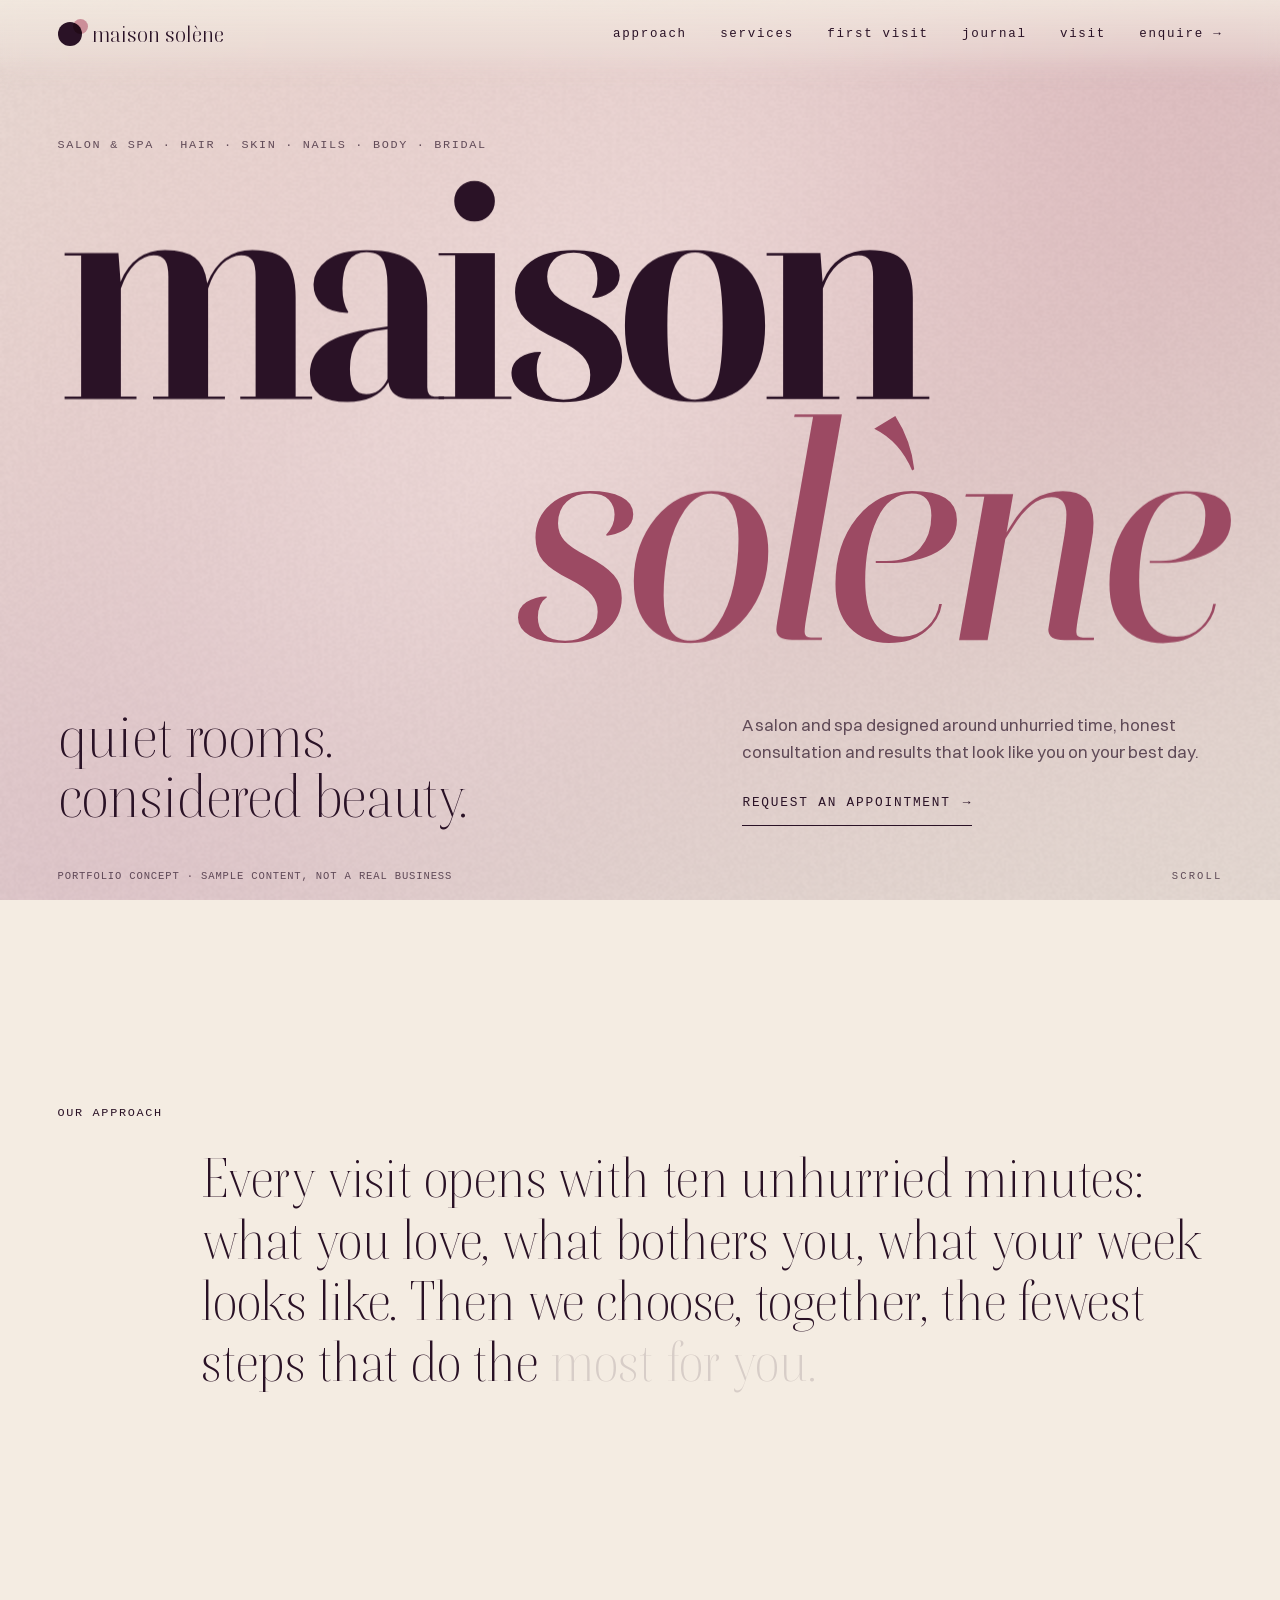
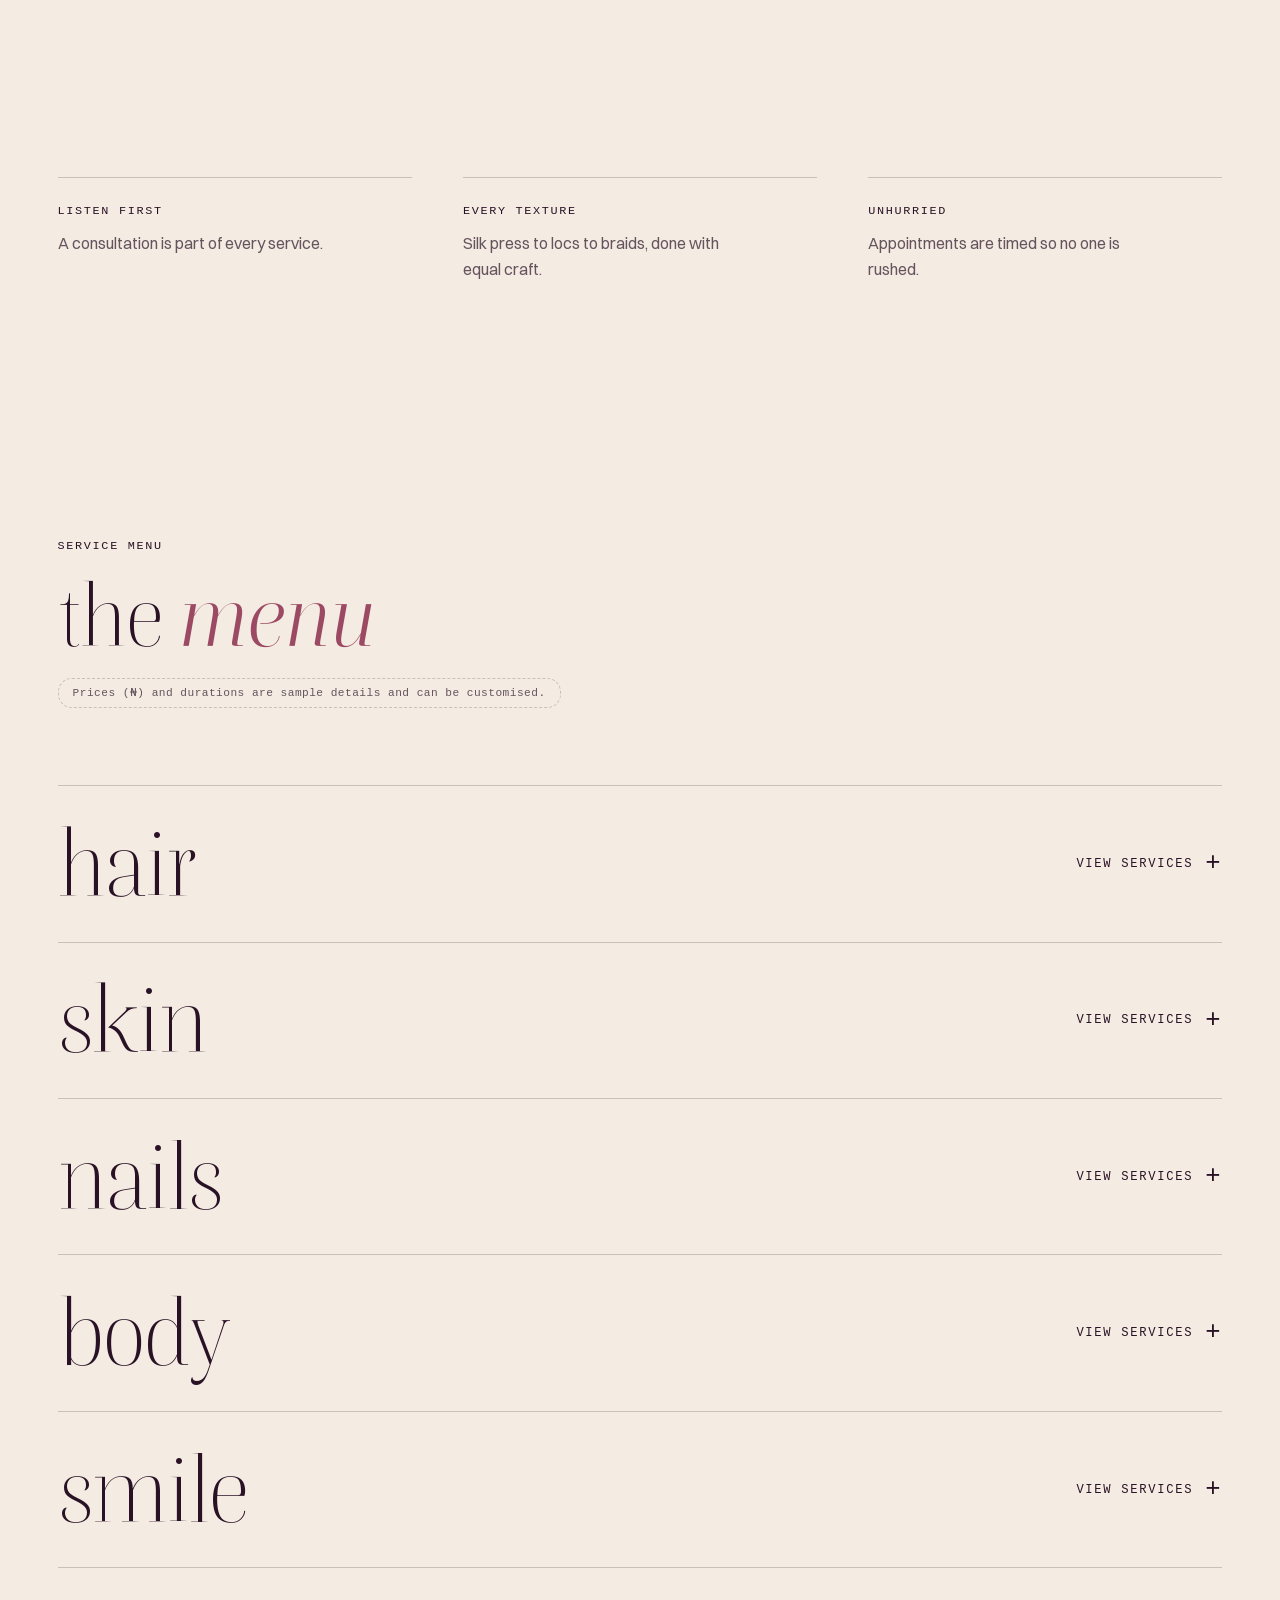
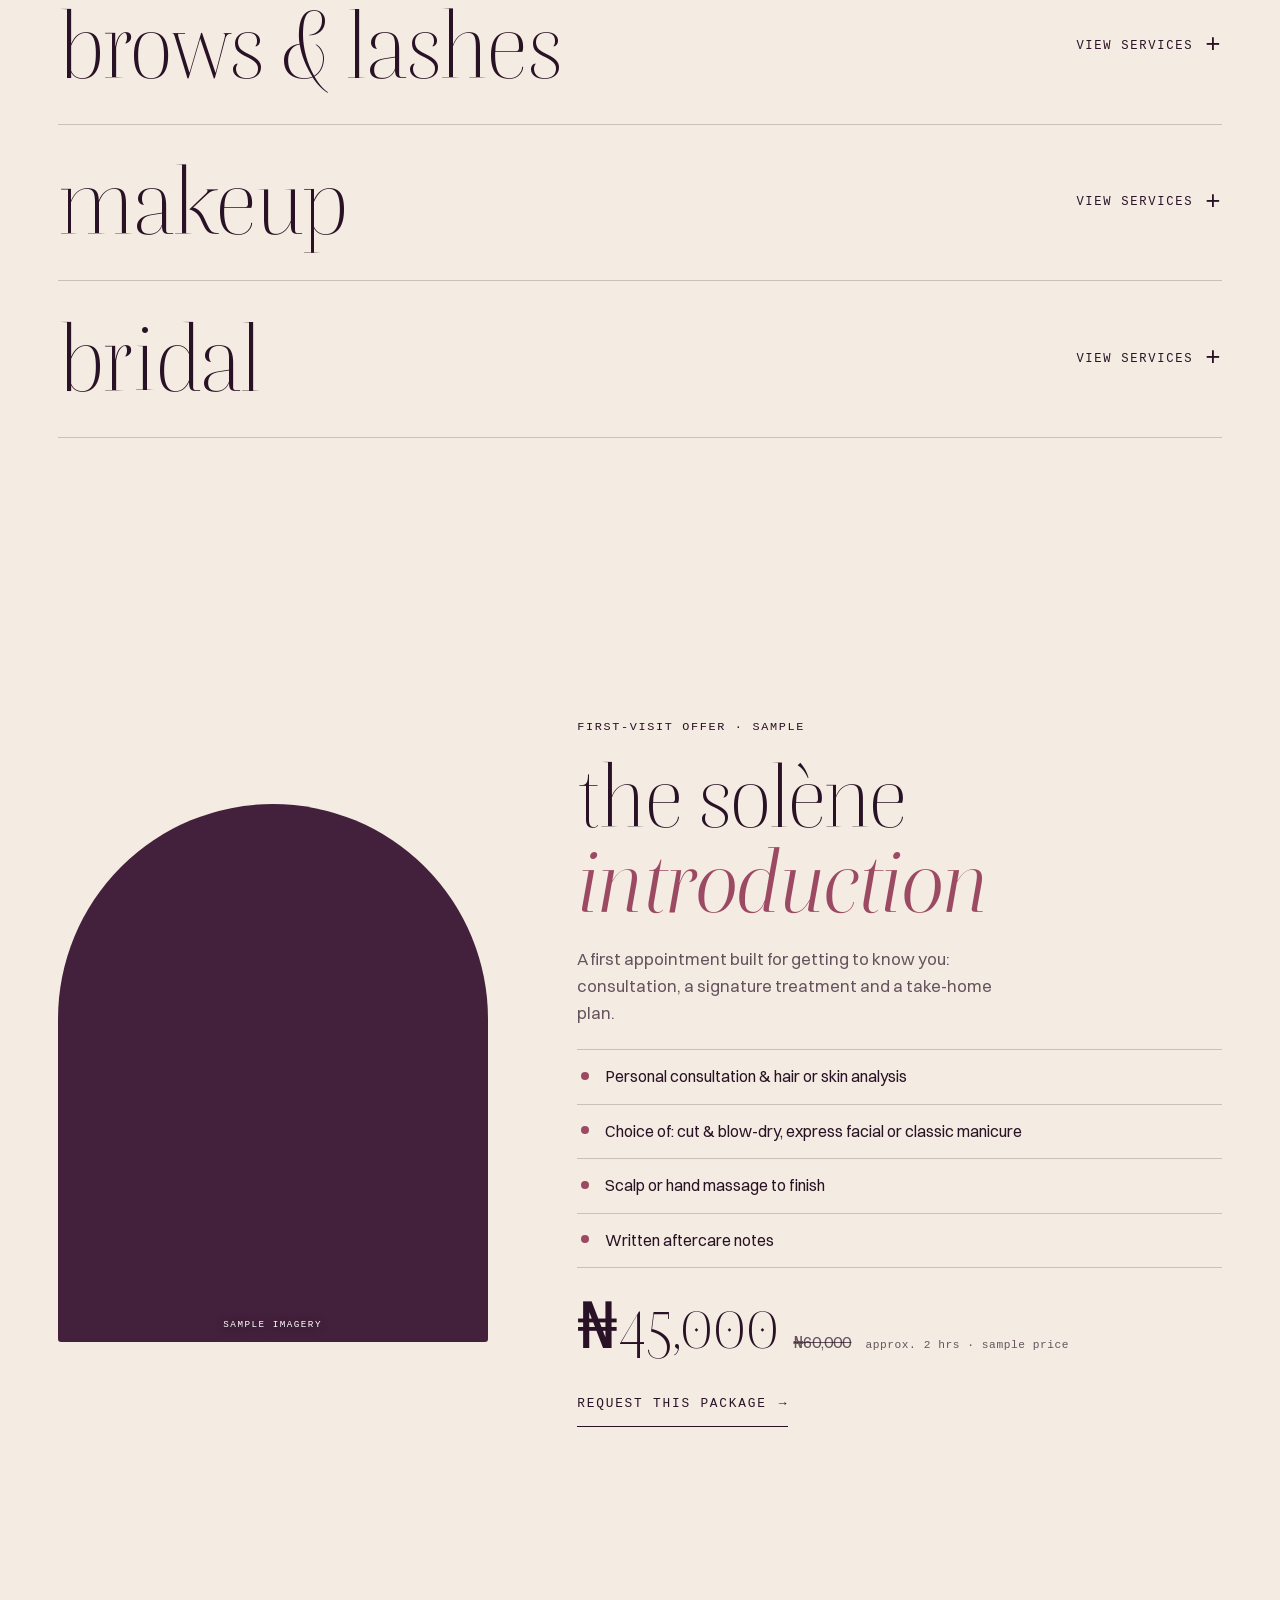
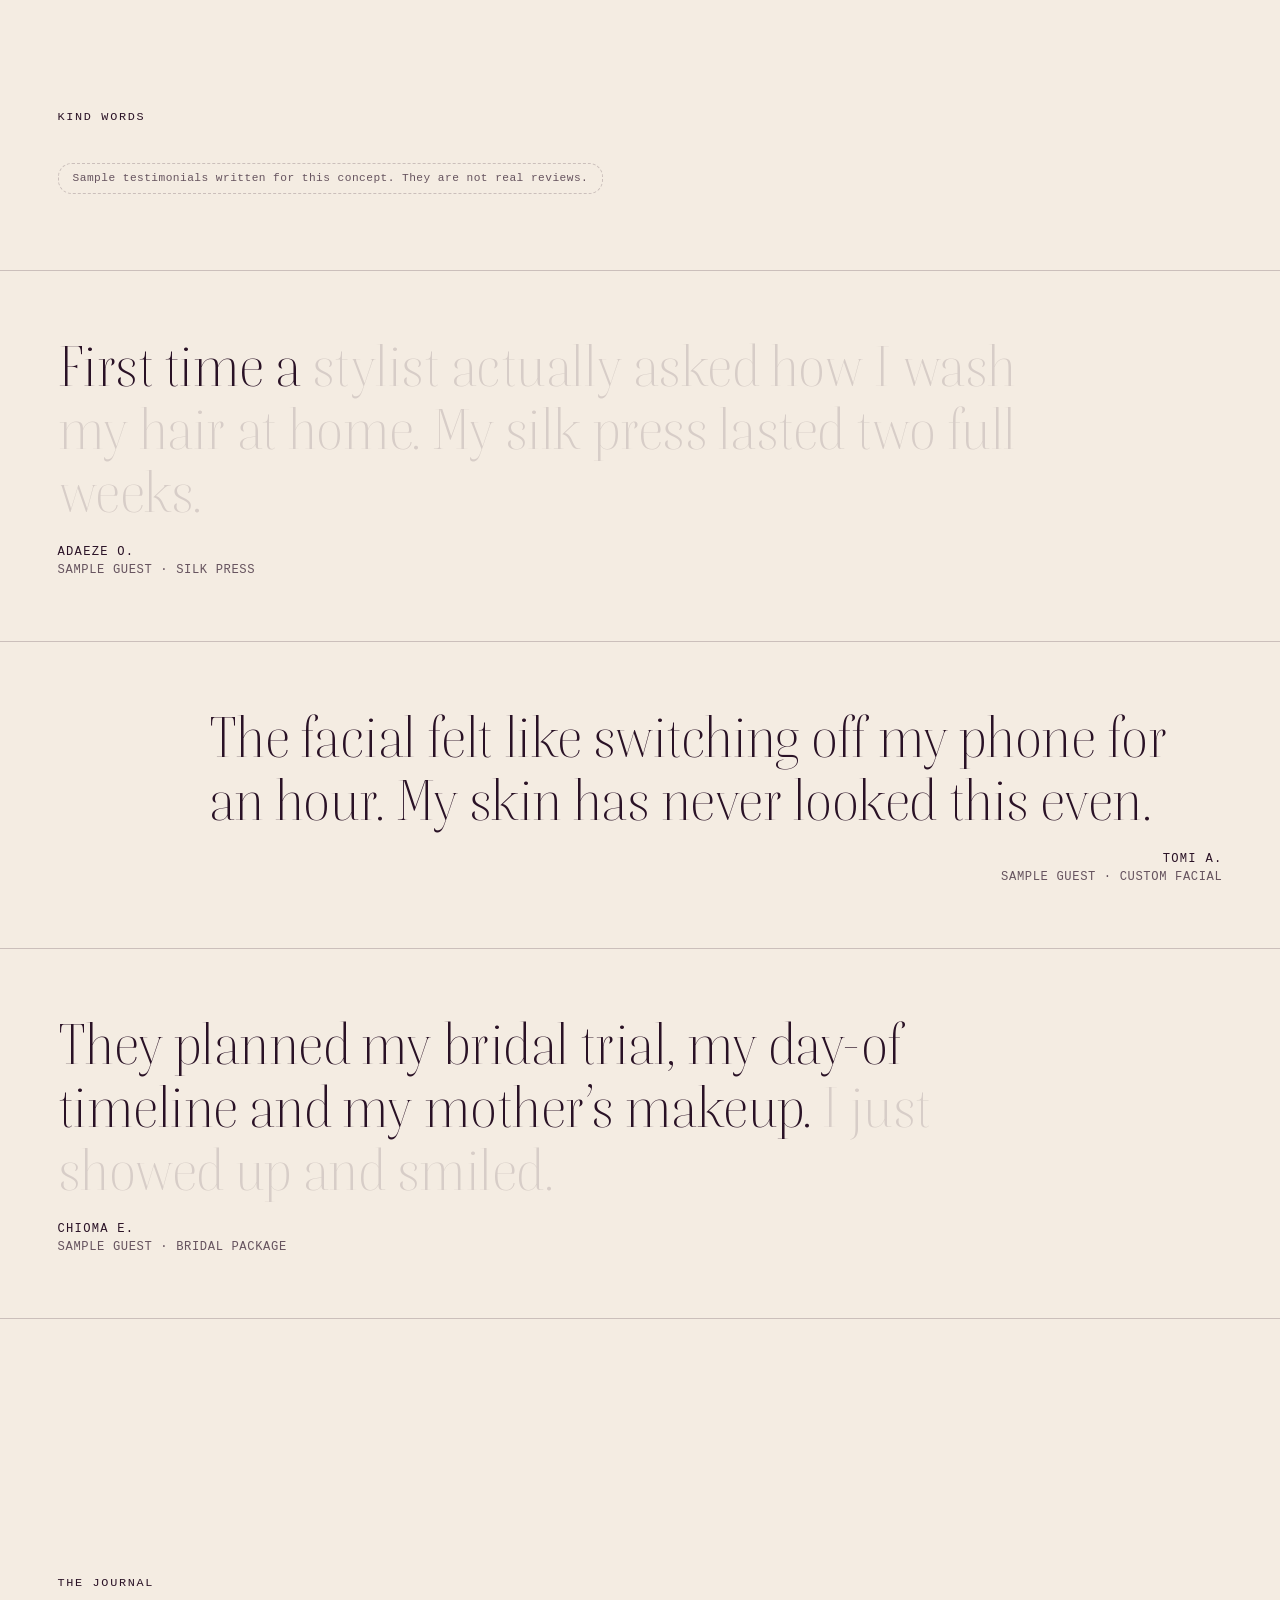
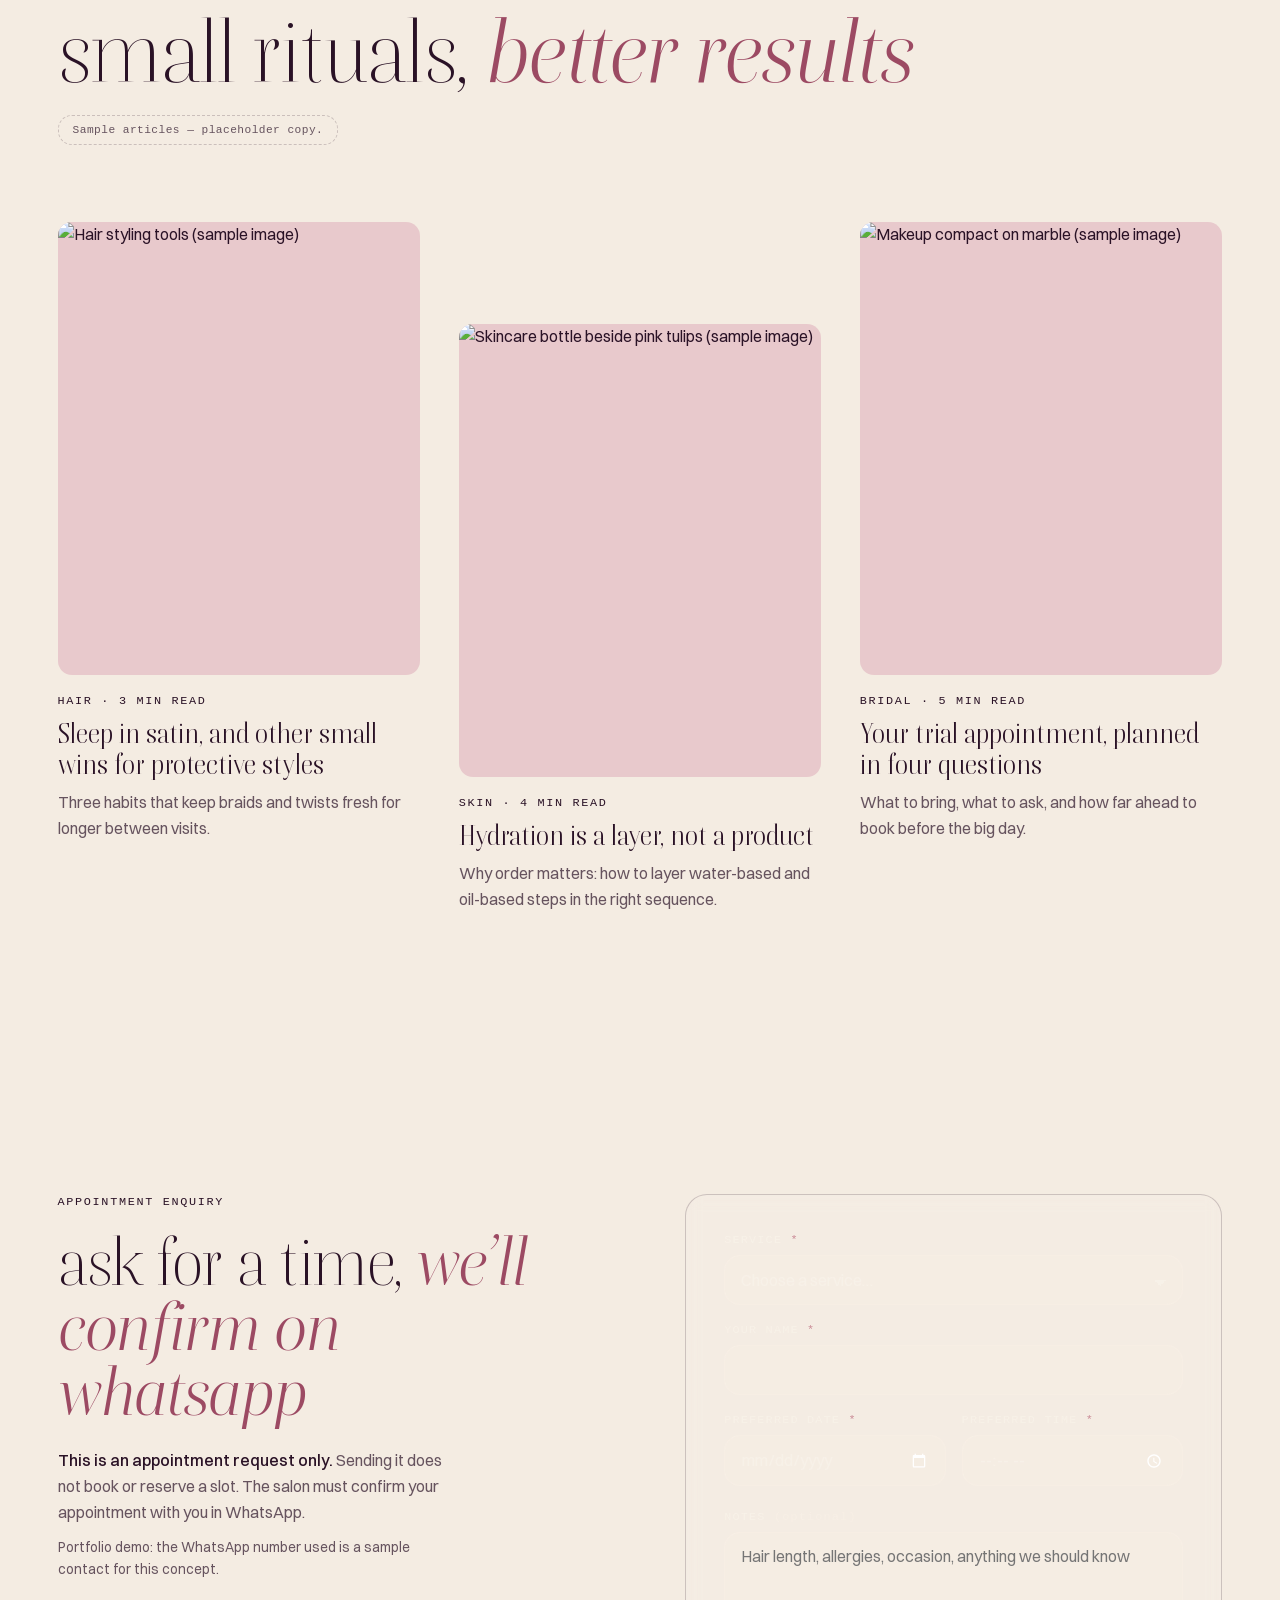
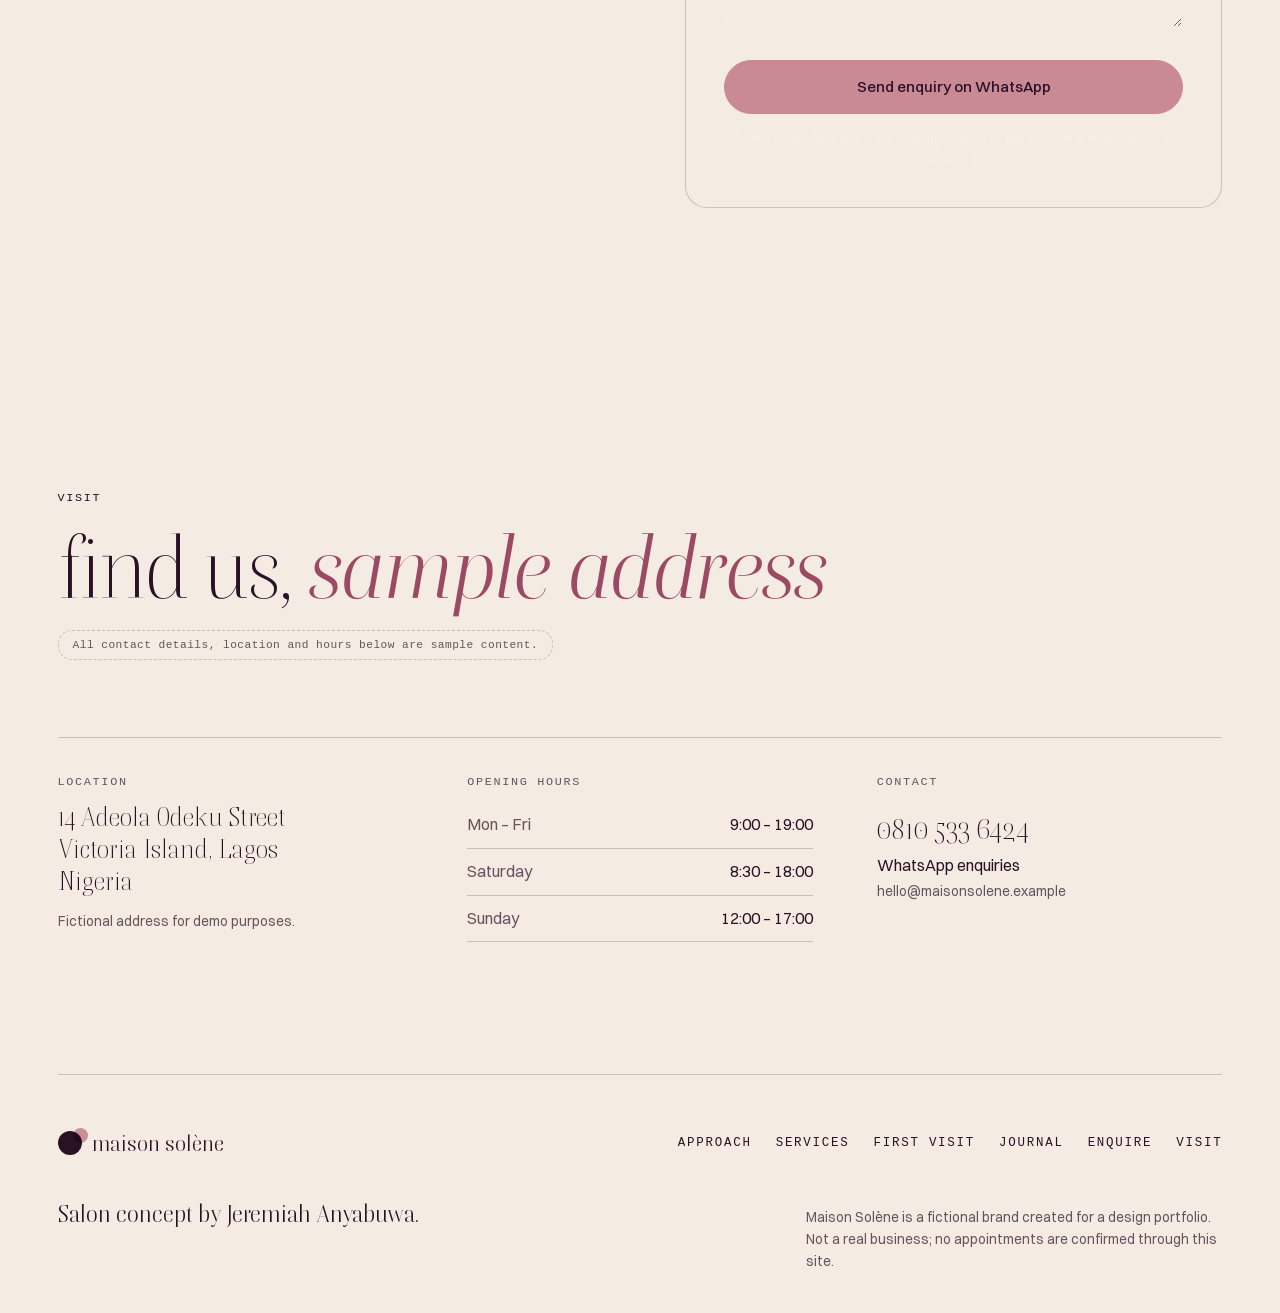
==== index.html @ 061c2dfd "Hero: bold Maison Solene wordmark and opening curtain Co-Authored-By: Claude Sonnet 5.5 <noreply@ant" ====
<!doctype html>
<html lang="en">
<head>
<meta charset="utf-8">
<meta name="viewport" content="width=device-width, initial-scale=1, viewport-fit=cover">
<title>Maison Solène — Salon &amp; Spa (Portfolio Concept)</title>
<meta name="description" content="Maison Solène is a sample salon and spa website concept: hair, skin, nails, body, smile, brows, makeup and bridal. Design demo by Jeremiah Anyabuwa.">
<meta name="theme-color" content="#f4ece2">
<link rel="icon" href="data:image/svg+xml,%3Csvg xmlns='http://www.w3.org/2000/svg' viewBox='0 0 32 32'%3E%3Ccircle cx='16' cy='16' r='16' fill='%232a1226'/%3E%3Ccircle cx='20' cy='13' r='7' fill='%23d9a0a8'/%3E%3C/svg%3E">
<link rel="preload" href="fonts/boska-300.woff2" as="font" type="font/woff2" crossorigin>
<link rel="stylesheet" href="fonts/fonts.css">
<script>document.documentElement.classList.add('js')</script>
<link rel="stylesheet" href="styles.css">
</head>
<body>
<a class="skip" href="#main">Skip to content</a>
<div class="intro" id="intro" aria-hidden="true"><span class="intro-mark"></span><span class="intro-name">maison solène</span><span class="intro-sub">salon &amp; spa · portfolio concept</span></div>
<canvas id="gl" aria-hidden="true"></canvas>

<header class="bar" id="top">
  <a class="brand" href="#top" aria-label="Maison Solène, home"><span class="brand-mark" aria-hidden="true"></span><span>maison solène</span></a>
  <nav id="nav" class="nav" aria-label="Primary">
    <a href="#approach">approach</a>
    <a href="#services">services</a>
    <a href="#first-visit">first visit</a>
    <a href="#journal">journal</a>
    <a href="#visit">visit</a>
    <a class="nav-cta" href="#enquire">enquire <span aria-hidden="true">→</span></a>
  </nav>
  <button class="nav-toggle" aria-expanded="false" aria-controls="nav">menu</button>
</header>

<main id="main">

  <!-- HERO -->
  <section class="hero" data-theme="light" aria-labelledby="hero-title">
    <p class="hero-kicker mono">salon &amp; spa <span aria-hidden="true">·</span> hair <span aria-hidden="true">·</span> skin <span aria-hidden="true">·</span> nails <span aria-hidden="true">·</span> body <span aria-hidden="true">·</span> bridal</p>
    <h1 id="hero-title">
      <span class="hl hl-1">maison</span>
      <span class="hl hl-2"><em>solène</em></span>
      <span class="sr-only">salon and spa</span>
    </h1>
    <div class="hero-foot">
      <p class="tagline">quiet rooms.<br>considered beauty.</p>
      <div class="hero-side">
        <p class="lede">A salon and spa designed around unhurried time, honest consultation and results that look like you on your best day.</p>
        <a class="arrow-link" href="#enquire">request an appointment <span aria-hidden="true">→</span></a>
      </div>
    </div>
    <p class="demo-note">Portfolio concept · sample content, not a real business</p>
    <p class="scroll-cue" aria-hidden="true">scroll</p>
  </section>

  <!-- APPROACH -->
  <section class="approach" id="approach" data-theme="light" aria-labelledby="approach-label">
    <p class="mono" id="approach-label">our approach</p>
    <p class="statement" data-split="scrub">Every visit opens with ten unhurried minutes: what you love, what bothers you, what your week looks like. Then we choose, together, the fewest steps that do the most for you.</p>
    <figure class="float f1" data-speed="0.18"><img src="https://images.unsplash.com/photo-1600948836101-f9ffda59d250?auto=format&fit=crop&w=700&q=80" alt="A calm, dark-walled salon with round mirrors (sample image)" loading="lazy" width="700" height="880"><figcaption>sample imagery</figcaption></figure>
    <figure class="float f2" data-speed="-0.12"><img src="https://images.unsplash.com/photo-1570172619644-dfd03ed5d881?auto=format&fit=crop&w=600&q=80" alt="Guest during a clay-mask facial (sample image)" loading="lazy" width="600" height="760"><figcaption>sample imagery</figcaption></figure>
    <figure class="float f3" data-speed="0.1"><img src="https://images.unsplash.com/photo-1604654894610-df63bc536371?auto=format&fit=crop&w=600&q=80" alt="Hand with dark manicured nails (sample image)" loading="lazy" width="600" height="760"><figcaption>sample imagery</figcaption></figure>
    <ul class="pillars">
      <li><span class="mono">listen first</span><p>A consultation is part of every service.</p></li>
      <li><span class="mono">every texture</span><p>Silk press to locs to braids, done with equal craft.</p></li>
      <li><span class="mono">unhurried</span><p>Appointments are timed so no one is rushed.</p></li>
    </ul>
  </section>

  <!-- SERVICES -->
  <section class="services" id="services" data-theme="light" aria-labelledby="services-title">
    <div class="head">
      <p class="mono">service menu</p>
      <h2 id="services-title" data-split="words">the <em>menu</em></h2>
      <p class="sample-tag">Prices (₦) and durations are sample details and can be customised.</p>
    </div>
    <ul class="menu" id="menu"></ul>
    <noscript><p class="sample-tag">Enable JavaScript to browse the service menu.</p></noscript>
    <div class="hover-img" id="hoverImg" aria-hidden="true"><img alt=""></div>
  </section>

  <!-- FIRST VISIT -->
  <section class="first-visit" id="first-visit" data-theme="dark" aria-labelledby="fv-title">
    <div class="fv-grid">
      <figure class="fv-art" data-reveal="clip"><div class="fv-inner"><img src="https://images.unsplash.com/photo-1570172619644-dfd03ed5d881?auto=format&fit=crop&w=900&q=80" alt="Guest relaxing during a clay-mask facial (sample image)" loading="lazy" width="900" height="1125"></div><figcaption>sample imagery</figcaption></figure>
      <div class="fv-copy">
        <p class="mono">first-visit offer · sample</p>
        <h2 id="fv-title" data-split="words">the solène <em>introduction</em></h2>
        <p class="fv-lead">A first appointment built for getting to know you: consultation, a signature treatment and a take-home plan.</p>
        <ul class="fv-list">
          <li>Personal consultation &amp; hair or skin analysis</li>
          <li>Choice of: cut &amp; blow-dry, express facial or classic manicure</li>
          <li>Scalp or hand massage to finish</li>
          <li>Written aftercare notes</li>
        </ul>
        <p class="fv-price"><span>₦45,000</span> <s>₦60,000</s> <small>approx. 2 hrs · sample price</small></p>
        <button class="arrow-link" data-request="Solène Introduction (first-visit package)">request this package <span aria-hidden="true">→</span></button>
      </div>
    </div>
  </section>

  <!-- TESTIMONIALS -->
  <section class="testimonials" data-theme="light" aria-labelledby="t-title">
    <div class="head">
      <p class="mono" id="t-title">kind words</p>
      <p class="sample-tag">Sample testimonials written for this concept. They are not real reviews.</p>
    </div>
    <figure class="quote">
      <blockquote data-split="scrub">First time a stylist actually asked how I wash my hair at home. My silk press lasted two full weeks.</blockquote>
      <figcaption>Adaeze O. <span>sample guest · silk press</span></figcaption>
    </figure>
    <figure class="quote q2">
      <blockquote data-split="scrub">The facial felt like switching off my phone for an hour. My skin has never looked this even.</blockquote>
      <figcaption>Tomi A. <span>sample guest · custom facial</span></figcaption>
    </figure>
    <figure class="quote">
      <blockquote data-split="scrub">They planned my bridal trial, my day-of timeline and my mother’s makeup. I just showed up and smiled.</blockquote>
      <figcaption>Chioma E. <span>sample guest · bridal package</span></figcaption>
    </figure>
  </section>

  <!-- JOURNAL -->
  <section class="journal" id="journal" data-theme="light" aria-labelledby="j-title">
    <div class="head">
      <p class="mono">the journal</p>
      <h2 id="j-title" data-split="words">small rituals, <em>better results</em></h2>
      <p class="sample-tag">Sample articles — placeholder copy.</p>
    </div>
    <div class="articles">
      <article>
        <div class="thumb-wrap"><img class="thumb" src="https://images.unsplash.com/photo-1527799820374-dcf8d9d4a388?auto=format&fit=crop&w=800&q=80" alt="Hair styling tools (sample image)" loading="lazy" width="800" height="1000"></div>
        <p class="mono">hair · 3 min read</p>
        <h3>Sleep in satin, and other small wins for protective styles</h3>
        <p>Three habits that keep braids and twists fresh for longer between visits.</p>
      </article>
      <article>
        <div class="thumb-wrap"><img class="thumb" src="https://images.unsplash.com/photo-1540555700478-4be289fbecef?auto=format&fit=crop&w=800&q=80" alt="Skincare bottle beside pink tulips (sample image)" loading="lazy" width="800" height="1000"></div>
        <p class="mono">skin · 4 min read</p>
        <h3>Hydration is a layer, not a product</h3>
        <p>Why order matters: how to layer water-based and oil-based steps in the right sequence.</p>
      </article>
      <article>
        <div class="thumb-wrap"><img class="thumb" src="https://images.unsplash.com/photo-1522335789203-aabd1fc54bc9?auto=format&fit=crop&w=800&q=80" alt="Makeup compact on marble (sample image)" loading="lazy" width="800" height="1000"></div>
        <p class="mono">bridal · 5 min read</p>
        <h3>Your trial appointment, planned in four questions</h3>
        <p>What to bring, what to ask, and how far ahead to book before the big day.</p>
      </article>
    </div>
  </section>

  <!-- ENQUIRY -->
  <section class="enquire" id="enquire" data-theme="dark" aria-labelledby="e-title">
    <div class="enquire-grid">
      <div>
        <p class="mono">appointment enquiry</p>
        <h2 id="e-title" data-split="words">ask for a time, <em>we’ll confirm on whatsapp</em></h2>
        <p class="enquire-note"><strong>This is an appointment request only.</strong> Sending it does not book or reserve a slot. The salon must confirm your appointment with you in WhatsApp.</p>
        <p class="enquire-note demo">Portfolio demo: the WhatsApp number used is a sample contact for this concept.</p>
      </div>

      <form id="enquiry" novalidate>
        <div class="field">
          <label for="service">Service <span class="req" aria-hidden="true">*</span></label>
          <select id="service" name="service" required aria-describedby="service-err">
            <option value="">Choose a service…</option>
          </select>
          <p class="err" id="service-err" role="alert"></p>
        </div>
        <div class="field">
          <label for="name">Your name <span class="req" aria-hidden="true">*</span></label>
          <input id="name" name="name" type="text" autocomplete="name" required aria-describedby="name-err">
          <p class="err" id="name-err" role="alert"></p>
        </div>
        <div class="row">
          <div class="field">
            <label for="date">Preferred date <span class="req" aria-hidden="true">*</span></label>
            <input id="date" name="date" type="date" required aria-describedby="date-err">
            <p class="err" id="date-err" role="alert"></p>
          </div>
          <div class="field">
            <label for="time">Preferred time <span class="req" aria-hidden="true">*</span></label>
            <input id="time" name="time" type="time" required aria-describedby="time-err">
            <p class="err" id="time-err" role="alert"></p>
          </div>
        </div>
        <div class="field">
          <label for="notes">Notes <span class="opt">(optional)</span></label>
          <textarea id="notes" name="notes" rows="3" placeholder="Hair length, allergies, occasion, anything we should know"></textarea>
        </div>
        <button type="submit" class="btn btn-rose btn-wa">Send enquiry on WhatsApp</button>
        <p class="fine">Opens WhatsApp with your message ready to send. Nothing is sent until you press send there.</p>

        <div class="fallback" id="fallback" hidden tabindex="-1">
          <p id="fallback-msg"></p>
          <p class="fb-number">Call or WhatsApp: <a href="tel:+2348105336424">0810 533 6424</a></p>
          <div class="fb-actions">
            <button type="button" class="btn btn-small" id="copy-msg">Copy my message</button>
            <a class="btn btn-small" id="retry" href="#" target="_blank" rel="noopener">Try WhatsApp again</a>
          </div>
          <p class="fb-copied" id="copied" role="status"></p>
        </div>
      </form>
    </div>
  </section>

  <!-- VISIT -->
  <section class="visit" id="visit" data-theme="light" aria-labelledby="v-title">
    <div class="head">
      <p class="mono">visit</p>
      <h2 id="v-title" data-split="words">find us, <em>sample address</em></h2>
      <p class="sample-tag">All contact details, location and hours below are sample content.</p>
    </div>
    <div class="visit-grid">
      <div>
        <h3 class="mono">location</h3>
        <address>14 Adeola Odeku Street<br>Victoria Island, Lagos<br>Nigeria</address>
        <p class="small">Fictional address for demo purposes.</p>
      </div>
      <div>
        <h3 class="mono">opening hours</h3>
        <dl class="hours">
          <div><dt>Mon – Fri</dt><dd>9:00 – 19:00</dd></div>
          <div><dt>Saturday</dt><dd>8:30 – 18:00</dd></div>
          <div><dt>Sunday</dt><dd>12:00 – 17:00</dd></div>
        </dl>
      </div>
      <div>
        <h3 class="mono">contact</h3>
        <p><a class="phone" href="tel:+2348105336424">0810 533 6424</a><br>WhatsApp enquiries<br><span class="small">hello@maisonsolene.example</span></p>
      </div>
    </div>
  </section>
</main>

<footer class="site-footer" data-theme="light">
  <div class="footer-top">
    <a class="brand" href="#top"><span class="brand-mark" aria-hidden="true"></span><span>maison solène</span></a>
    <nav aria-label="Footer">
      <a href="#approach">approach</a>
      <a href="#services">services</a>
      <a href="#first-visit">first visit</a>
      <a href="#journal">journal</a>
      <a href="#enquire">enquire</a>
      <a href="#visit">visit</a>
    </nav>
  </div>
  <div class="footer-bottom">
    <p class="credit">Salon concept by Jeremiah Anyabuwa.</p>
    <p class="small">Maison Solène is a fictional brand created for a design portfolio. Not a real business; no appointments are confirmed through this site.</p>
  </div>
</footer>

<a class="fab" href="#enquire">request an appointment <span aria-hidden="true">→</span></a>

<script src="vendor/gsap.min.js"></script>
<script src="vendor/ScrollTrigger.min.js"></script>
<script src="vendor/lenis.min.js"></script>
<script src="script.js"></script>
<script src="motion.js"></script>
</body>
</html>
---- fonts/fonts.css ----
@font-face{font-family:"Boska";font-style:normal;font-weight:300;font-display:swap;src:url(boska-300.woff2) format("woff2")}
@font-face{font-family:"Boska";font-style:normal;font-weight:400;font-display:swap;src:url(boska-400.woff2) format("woff2")}
@font-face{font-family:"Boska";font-style:italic;font-weight:400;font-display:swap;src:url(boska-400-italic.woff2) format("woff2")}
@font-face{font-family:"Switzer";font-style:normal;font-weight:400;font-display:swap;src:url(switzer-400.woff2) format("woff2")}
@font-face{font-family:"Switzer";font-style:normal;font-weight:500;font-display:swap;src:url(switzer-500.woff2) format("woff2")}
@font-face{font-family:"Switzer";font-style:normal;font-weight:600;font-display:swap;src:url(switzer-600.woff2) format("woff2")}
@font-face{font-family:"DM Mono";font-style:normal;font-weight:400;font-display:swap;src:url(dm-mono-400.woff2) format("woff2");unicode-range:U+0000-00FF, U+0131, U+0152-0153, U+02BB-02BC, U+02C6, U+02DA, U+02DC, U+0304, U+0308, U+0329, U+2000-206F, U+20AC, U+2122, U+2191, U+2193, U+2212, U+2215, U+FEFF, U+FFFD}
@font-face{font-family:"DM Mono";font-style:normal;font-weight:500;font-display:swap;src:url(dm-mono-500.woff2) format("woff2");unicode-range:U+0000-00FF, U+0131, U+0152-0153, U+02BB-02BC, U+02C6, U+02DA, U+02DC, U+0304, U+0308, U+0329, U+2000-206F, U+20AC, U+2122, U+2191, U+2193, U+2212, U+2215, U+FEFF, U+FFFD}
@font-face{font-family:"Boska";font-style:italic;font-weight:500;font-display:swap;src:url(boska-500-italic.woff2) format("woff2")}
@font-face{font-family:"Boska";font-style:normal;font-weight:700;font-display:swap;src:url(boska-700.woff2) format("woff2")}
---- styles.css ----
/* Mobile-first: base rules are the phone layout; @media (min-width) adds tablet and desktop. */
:root{
  --ivory:#f7f1e8;
  --plum:#2a1226;
  --plum-2:#43203c;
  --rose:#c98a96;
  --rose-soft:#e8c9cc;
  --fg:#2a1226;
  --accent:#9c4a63;
  --barbg:rgba(244,236,226,.78);
  --muted:rgba(42,18,38,.7);
  --line:rgba(42,18,38,.2);
  --display:"Boska",Georgia,"Times New Roman",serif;
  --body:"Switzer",system-ui,-apple-system,"Segoe UI",sans-serif;
  --mono:"DM Mono",ui-monospace,Menlo,Consolas,monospace;
  --pad:20px;
}
body.is-dark{--accent:#e6adb8;--barbg:rgba(30,12,28,.65);--fg:#f7f1e8;--muted:rgba(247,241,232,.74);--line:rgba(247,241,232,.26)}

*{box-sizing:border-box}
html{background:#f4ece2;-webkit-text-size-adjust:100%}
html.lenis,html.lenis body{height:auto}
html.nav-open{overflow:hidden}
.lenis.lenis-smooth{scroll-behavior:auto!important}
.lenis.lenis-stopped{overflow:hidden}
body{margin:0;color:var(--fg);font:400 1rem/1.6 var(--body);-webkit-font-smoothing:antialiased;transition:color .7s ease;overflow-x:hidden;-webkit-tap-highlight-color:transparent}
img{max-width:100%;display:block}
a{color:inherit}
button{font-family:inherit}
:focus-visible{outline:2px solid var(--accent);outline-offset:4px;border-radius:4px}
.skip{position:absolute;left:12px;top:-60px;background:var(--plum);color:var(--ivory);padding:12px 18px;border-radius:99px;z-index:100}
.skip:focus{top:12px}

#gl{position:fixed;inset:0;width:100%;height:100vh;height:100dvh;z-index:-1;pointer-events:none;background:linear-gradient(160deg,#f4ece2,#eccfcf 60%,#e8c9cc)}

/* type */
h1,h2,h3{font-family:var(--display);font-weight:300;margin:0}
h2{font-size:clamp(2.7rem,12.5vw,4.2rem);line-height:.98;letter-spacing:-.02em}
h3{font-size:1.5rem;line-height:1.15}
em{font-style:italic;font-weight:400;color:var(--accent);transition:color .7s}
.mono{font:400 .74rem/1.4 var(--mono);letter-spacing:.14em;text-transform:uppercase;margin:0}
.sample-tag{display:inline-block;font:400 .7rem/1.45 var(--mono);letter-spacing:.04em;color:var(--muted);border:1px dashed var(--line);border-radius:14px;padding:6px 14px;margin:20px 0 0}
.small{font-size:.85rem;color:var(--muted)}
.head{padding:0 var(--pad);margin-bottom:40px}
.head .mono{margin-bottom:18px}

/* split-text masks (italic overhang gets a little room) */
.w{display:inline-block;overflow:hidden;vertical-align:top;padding:0 .1em .14em 0;margin:0 -.1em -.14em 0}
.wi{display:inline-block;will-change:transform}
.js [data-split="words"],.js .hl{visibility:hidden}
.js [data-split="words"].is-split,.js .hl.is-split{visibility:visible}

/* links + buttons */
.arrow-link{display:inline-flex;align-items:center;gap:12px;min-height:44px;background:none;border:0;padding:6px 0;color:inherit;font:500 .8rem/1 var(--mono);letter-spacing:.14em;text-transform:uppercase;text-decoration:none;cursor:pointer;border-bottom:1px solid currentColor}
.arrow-link span{display:inline-block;transition:transform .4s cubic-bezier(.2,.7,.2,1)}
.btn{display:inline-flex;align-items:center;justify-content:center;min-height:48px;font:500 .95rem var(--body);text-decoration:none;background:transparent;color:inherit;border:1px solid currentColor;border-radius:600px;padding:14px 28px;cursor:pointer;transition:background .3s,color .3s,border-color .3s,transform .3s}
.btn-small{min-height:44px;padding:10px 20px;font-size:.88rem}
.btn-rose{background:var(--rose);border-color:var(--rose);color:var(--plum)}

/* header */
.bar{position:fixed;top:0;left:0;right:0;z-index:50;display:flex;align-items:center;justify-content:space-between;gap:16px;padding:calc(14px + env(safe-area-inset-top)) var(--pad) 14px;color:var(--fg);transition:color .7s ease}
.bar::before{content:"";position:absolute;inset:0 0 -22px 0;z-index:-1;background:linear-gradient(var(--barbg),transparent);backdrop-filter:blur(10px);-webkit-backdrop-filter:blur(10px);-webkit-mask-image:linear-gradient(#000 60%,transparent);mask-image:linear-gradient(#000 60%,transparent);pointer-events:none;transition:opacity .5s}
.bar>*{transition:transform .6s cubic-bezier(.2,.7,.2,1)}
.bar.hide>*:not(.nav){transform:translateY(-140%)}
.bar.hide::before{opacity:0}
.brand{display:inline-flex;align-items:center;gap:10px;text-decoration:none;font-family:var(--display);font-weight:400;font-size:1.4rem;letter-spacing:0;line-height:1}
.brand-mark{width:24px;height:24px;border-radius:50%;background:currentColor;position:relative;flex:none}
.brand-mark::after{content:"";position:absolute;width:15px;height:15px;border-radius:50%;background:var(--rose);top:-3px;right:-6px;mix-blend-mode:multiply;opacity:.95}
.nav-toggle{position:relative;z-index:2;min-height:44px;min-width:64px;display:inline-flex;align-items:center;justify-content:flex-end;background:none;border:0;color:inherit;font:400 .8rem var(--mono);letter-spacing:.14em;text-transform:uppercase;cursor:pointer;padding:0}

/* mobile menu = full-screen overlay (fixed to the viewport; the header itself is never transformed) */
.nav{position:fixed;inset:0;z-index:1;display:flex;flex-direction:column;justify-content:center;align-items:flex-start;gap:6px;padding:90px var(--pad) calc(40px + env(safe-area-inset-bottom));background:var(--plum);color:var(--ivory);opacity:0;visibility:hidden;transition:opacity .45s ease,visibility .45s}
.nav.open{opacity:1;visibility:visible}
.nav a{font-family:var(--display);font-weight:300;font-size:clamp(2.3rem,11vw,3.2rem);line-height:1.1;text-decoration:none;text-transform:lowercase;letter-spacing:-.01em;padding:4px 0;transform:translateY(24px);opacity:0;transition:transform .6s cubic-bezier(.2,.7,.2,1),opacity .6s}
.nav.open a{transform:none;opacity:1}
.nav.open a:nth-child(2){transition-delay:.05s}
.nav.open a:nth-child(3){transition-delay:.1s}
.nav.open a:nth-child(4){transition-delay:.15s}
.nav.open a:nth-child(5){transition-delay:.2s}
.nav.open a:nth-child(6){transition-delay:.25s}
.nav-cta{margin-top:18px;font-style:italic;color:var(--rose-soft)}
.bar.menu-open{color:var(--ivory)}
.bar.menu-open::before{opacity:0}

/* HERO: the brand name is the headline */
.sr-only{position:absolute;width:1px;height:1px;overflow:hidden;clip:rect(0 0 0 0);white-space:nowrap}
.hero{position:relative;min-height:100vh;min-height:100svh;padding:calc(96px + env(safe-area-inset-top)) var(--pad) 28px;display:flex;flex-direction:column;justify-content:space-between}
.hero-kicker{color:var(--muted);max-width:26rem;line-height:1.7}
.hero h1{display:flex;flex-direction:column;font-weight:400;font-size:clamp(5rem,32vw,11rem);line-height:.8;letter-spacing:-.045em;margin:4vh 0 0}
.hero h1 em{font-weight:400}
.hl{display:block}
.hl-1{align-self:flex-start}
.hl-2{align-self:flex-end;text-align:right;margin-top:.02em}
.hero-foot{display:grid;gap:22px;margin:36px 0 44px}
.tagline{margin:0;font-family:var(--display);font-weight:300;font-size:clamp(1.9rem,8vw,2.8rem);line-height:1.02;letter-spacing:-.02em}
.hero-side{display:grid;gap:16px;justify-items:start}
.lede{margin:0;font-size:1.02rem;color:var(--muted);max-width:30rem}
.demo-note,.scroll-cue{position:absolute;bottom:14px;margin:0;font:400 .62rem/1.3 var(--mono);letter-spacing:.08em;text-transform:uppercase;color:var(--muted)}
.demo-note{left:var(--pad);max-width:62%}
.scroll-cue{right:var(--pad);letter-spacing:.2em}

/* opening curtain: announces the brand, once per visit */
.intro{display:none}
.js .intro{position:fixed;inset:0;z-index:200;display:flex;flex-direction:column;align-items:center;justify-content:center;gap:18px;background:var(--plum);color:var(--ivory);text-align:center;padding:0 20px;animation:introSafety 0s 5s forwards}
.intro-mark{width:44px;height:44px;border-radius:50%;background:var(--ivory);position:relative}
.intro-mark::after{content:"";position:absolute;width:28px;height:28px;border-radius:50%;background:var(--rose);top:-6px;right:-12px;mix-blend-mode:multiply}
.intro-name{font-family:var(--display);font-weight:300;font-size:clamp(3rem,15vw,7rem);line-height:1;letter-spacing:-.03em;overflow:hidden}
.intro-sub{font:400 .68rem var(--mono);letter-spacing:.2em;text-transform:uppercase;color:var(--rose-soft)}
@keyframes introSafety{to{visibility:hidden;pointer-events:none}}

/* APPROACH */
.approach{position:relative;padding:90px var(--pad) 70px}
.approach>.mono{margin-bottom:26px}
.statement{margin:0;font-family:var(--display);font-weight:300;font-size:clamp(1.8rem,7.6vw,2.6rem);line-height:1.14;letter-spacing:-.01em}
.float{position:relative;margin:0;overflow:hidden;border-radius:999px 999px 12px 12px;background:var(--rose-soft)}
.float img{width:100%;height:100%;object-fit:cover}
.float figcaption,.fv-art figcaption{position:absolute;left:0;right:0;bottom:12px;text-align:center;font:400 .58rem var(--mono);letter-spacing:.16em;text-transform:uppercase;color:#fff;text-shadow:0 1px 8px rgba(42,18,38,.75)}
.f1{width:62%;aspect-ratio:4/5;margin-top:44px}
.f2{width:42%;aspect-ratio:4/5;margin:-34% 0 0 auto}
.f3{display:none}
.pillars{list-style:none;margin:56px 0 0;padding:0;display:grid;gap:26px}
.pillars li{border-top:1px solid var(--line);padding-top:18px}
.pillars p{margin:10px 0 0;color:var(--muted);max-width:30ch}

/* SERVICES */
.services{padding:70px 0;position:relative}
.menu{list-style:none;margin:0;padding:0 var(--pad)}
.cat{border-top:1px solid var(--line)}
.menu li.cat:last-child{border-bottom:1px solid var(--line)}
.cat-btn{width:100%;min-height:72px;display:flex;align-items:center;justify-content:space-between;gap:16px;background:none;border:0;padding:14px 0;color:inherit;text-align:left;cursor:pointer}
.cat-name{font-family:var(--display);font-weight:300;font-size:clamp(2.4rem,11.5vw,3.6rem);line-height:1.02;letter-spacing:-.02em;transition:transform .6s cubic-bezier(.2,.7,.2,1)}
.cat-btn[aria-expanded="true"] .cat-name{transform:translateX(10px)}
.cat-plus{display:flex;align-items:center;gap:12px;font:400 .76rem var(--mono);letter-spacing:.14em;text-transform:uppercase;white-space:nowrap}
.cat-plus span{display:none}
.cat-plus i{font-style:normal;display:inline-block;font-size:1.6rem;line-height:1;transition:transform .5s cubic-bezier(.2,.7,.2,1)}
.cat-btn[aria-expanded="true"] .cat-plus i{transform:rotate(45deg)}
.cat-panel{display:grid;grid-template-rows:0fr;transition:grid-template-rows .7s cubic-bezier(.2,.7,.2,1)}
.cat-panel.open{grid-template-rows:1fr}
.cat-panel>div{overflow:hidden;min-height:0}
.cat-inner{display:grid;gap:22px;padding:4px 0 32px}
.cat-inner p.blurb{margin:0;color:var(--muted);max-width:32ch;font-size:1.02rem}
.cat-thumb{display:block;margin-top:16px;width:120px;aspect-ratio:4/5;border-radius:999px 999px 10px 10px;object-fit:cover}
.svc-list{list-style:none;margin:0;padding:0;border-top:1px solid var(--line)}
.svc{display:grid;grid-template-columns:1fr auto;align-items:start;gap:4px 16px;padding:18px 0;border-bottom:1px solid var(--line)}
.svc-name{font-family:var(--display);font-weight:400;font-size:1.5rem;line-height:1.15}
.svc-desc{grid-column:1 / -1;order:3;color:var(--muted);font-size:.92rem;margin:2px 0 8px}
.svc-meta{text-align:right;font:400 .76rem/1.4 var(--mono);color:var(--muted);white-space:nowrap}
.svc-meta b{display:block;color:var(--fg);font-weight:500;font-size:.95rem}
.svc-req{order:4;grid-column:1 / -1;justify-self:start;min-height:44px;font:500 .76rem var(--mono);letter-spacing:.1em;text-transform:uppercase;background:transparent;color:inherit;border:1px solid currentColor;border-radius:99px;padding:10px 20px;cursor:pointer;transition:background .3s,color .3s}
.hover-img{display:none}

/* FIRST VISIT */
.first-visit{padding:80px var(--pad)}
.fv-grid{display:grid;gap:36px}
.fv-art{margin:0;position:relative;aspect-ratio:4/5;width:78%;max-width:420px;border-radius:999px 999px 14px 14px;overflow:hidden;background:var(--plum-2)}
.fv-inner{position:absolute;inset:-8% 0;will-change:transform}
.fv-inner img{width:100%;height:100%;object-fit:cover}
.fv-copy h2{margin:18px 0 22px}
.fv-lead{margin:0 0 22px;color:var(--muted);max-width:44ch;font-size:1.05rem}
.fv-list{list-style:none;padding:0;margin:0 0 28px;border-top:1px solid var(--line)}
.fv-list li{padding:14px 0 14px 28px;border-bottom:1px solid var(--line);position:relative}
.fv-list li::before{content:"";position:absolute;left:4px;top:1.35em;width:8px;height:8px;border-radius:50%;background:var(--accent)}
.fv-price{display:flex;align-items:baseline;flex-wrap:wrap;gap:6px 14px;margin:0 0 26px}
.fv-price span{font-family:var(--display);font-weight:300;font-size:3.8rem;line-height:.95}
.fv-price s{color:var(--muted)}
.fv-price small{font:400 .7rem var(--mono);letter-spacing:.05em;color:var(--muted)}

/* TESTIMONIALS */
.testimonials{padding:70px 0}
.quote{margin:0;padding:34px var(--pad);border-top:1px solid var(--line)}
.quote:last-child{border-bottom:1px solid var(--line)}
.quote blockquote{margin:0 0 20px;font-family:var(--display);font-weight:300;font-size:clamp(1.8rem,7.6vw,2.5rem);line-height:1.12;letter-spacing:-.01em}
.quote figcaption{font:500 .76rem var(--mono);letter-spacing:.1em;text-transform:uppercase}
.quote figcaption span{display:block;font-weight:400;color:var(--muted);margin-top:4px;letter-spacing:.05em}

/* JOURNAL */
.journal{padding:70px 0}
.articles{display:grid;gap:44px;padding:0 var(--pad)}
.thumb-wrap{overflow:hidden;border-radius:14px;aspect-ratio:4/5;margin-bottom:18px;background:var(--rose-soft)}
.thumb{width:100%;height:118%;object-fit:cover;will-change:transform}
.articles article h3{margin:8px 0 10px;font-size:1.7rem;font-weight:400}
.articles article p:last-child{margin:0;color:var(--muted)}

/* ENQUIRY */
.enquire{padding:80px var(--pad)}
.enquire-grid{display:grid;gap:36px}
.enquire h2{margin:18px 0 0;font-size:clamp(2.6rem,11.5vw,3.8rem)}
.enquire-note{color:var(--muted);max-width:44ch;margin:24px 0 0}
.enquire-note strong{color:var(--fg);font-weight:500}
.enquire-note.demo{font-size:.85rem;margin-top:12px}
form{background:rgba(247,241,232,.07);border:1px solid var(--line);border-radius:22px;padding:22px 18px;backdrop-filter:blur(8px);-webkit-backdrop-filter:blur(8px)}
.field{margin-bottom:18px}
.row{display:grid;gap:0}
label{display:block;font:400 .74rem var(--mono);letter-spacing:.1em;text-transform:uppercase;margin-bottom:8px;color:rgba(247,241,232,.88)}
.req{color:var(--rose)}
.opt{color:rgba(247,241,232,.55);text-transform:none}
input,select,textarea{width:100%;min-height:50px;font:400 16px var(--body);color:#f7f1e8;background:rgba(247,241,232,.09);border:1px solid rgba(247,241,232,.32);border-radius:16px;padding:13px 16px;color-scheme:dark;-webkit-appearance:none;appearance:none}
select{background-image:linear-gradient(45deg,transparent 50%,#f7f1e8 50%),linear-gradient(135deg,#f7f1e8 50%,transparent 50%);background-position:calc(100% - 22px) 55%,calc(100% - 16px) 55%;background-size:6px 6px;background-repeat:no-repeat;padding-right:40px}
select option{color:#111;background:#fff}
textarea{resize:vertical;min-height:96px}
input:focus-visible,select:focus-visible,textarea:focus-visible{outline:2px solid var(--rose);outline-offset:2px;border-color:var(--rose)}
input[aria-invalid="true"],select[aria-invalid="true"]{border-color:#ffb4a8}
.err{color:#ffb4a8;font-size:.85rem;margin:6px 0 0}
.btn-wa{width:100%;margin-top:6px;min-height:54px}
.fine{font-size:.8rem;color:rgba(247,241,232,.66);margin:14px 0 0;text-align:center}
.fallback{margin-top:22px;padding:18px;border-radius:16px;background:rgba(232,201,204,.12);border:1px solid var(--rose);color:#f7f1e8}
.fallback[hidden]{display:none}
.fallback p{margin:0 0 10px}
.fb-number a{font-family:var(--display);font-size:1.7rem;color:var(--rose-soft)}
.fb-actions{display:flex;flex-wrap:wrap;gap:10px;margin-top:12px}
.fb-copied{font-size:.85rem;color:var(--rose-soft);min-height:1.2em;margin:10px 0 0}
.fallback:not([hidden]){animation:soft .5s both}
@keyframes soft{from{opacity:0;transform:translateY(14px)}to{opacity:1;transform:none}}

/* VISIT */
.visit{padding:70px 0}
.visit-grid{display:grid;gap:30px;margin:0 var(--pad);padding-top:30px;border-top:1px solid var(--line)}
.visit h3{margin-bottom:12px;color:var(--muted)}
address{font-style:normal;font-family:var(--display);font-weight:300;font-size:1.65rem;line-height:1.2}
.hours{margin:0}
.hours div{display:flex;justify-content:space-between;gap:16px;padding:10px 0;border-bottom:1px solid var(--line)}
.hours dt{color:var(--muted)}
.hours dd{margin:0}
.phone{font-family:var(--display);font-weight:300;font-size:1.8rem;text-decoration:none}

/* FOOTER */
.site-footer{margin:0 var(--pad);padding:44px 0 calc(110px + env(safe-area-inset-bottom));border-top:1px solid var(--line)}
.footer-top{display:grid;gap:24px}
.footer-top nav{display:flex;flex-wrap:wrap;gap:4px 24px;font:400 .78rem var(--mono);letter-spacing:.14em;text-transform:uppercase}
.footer-top nav a{text-decoration:none;display:inline-flex;align-items:center;min-height:44px}
.footer-bottom{margin-top:28px;display:grid;gap:12px}
.footer-bottom p{margin:0}
.credit{font-family:var(--display);font-weight:400;font-size:1.5rem}
.footer-bottom .small{max-width:52ch}

/* mobile floating call-to-action */
.fab{position:fixed;left:50%;bottom:calc(14px + env(safe-area-inset-bottom));z-index:40;transform:translate(-50%,0);display:inline-flex;align-items:center;gap:10px;min-height:52px;padding:0 24px;border-radius:99px;background:var(--plum);color:var(--ivory);font:500 .74rem/1 var(--mono);letter-spacing:.12em;text-transform:uppercase;text-decoration:none;white-space:nowrap;box-shadow:0 10px 30px rgba(42,18,38,.28);transition:transform .5s cubic-bezier(.2,.7,.2,1),opacity .4s,background .4s,color .4s}
body.is-dark .fab{background:var(--rose);color:var(--plum)}
.fab.off{transform:translate(-50%,160%);opacity:0;pointer-events:none}
.js .fab{transform:translate(-50%,160%);opacity:0}
.js .fab.on{transform:translate(-50%,0);opacity:1}

/* ---------- tablet ---------- */
@media (min-width:640px){
  :root{--pad:32px}
  .row{grid-template-columns:1fr 1fr;gap:16px}
  .articles{grid-template-columns:repeat(2,1fr)}
  .pillars{grid-template-columns:repeat(3,1fr)}
  .svc{grid-template-columns:1fr auto auto;align-items:center}
  .svc-desc{grid-column:1;order:0;margin:0}
  .svc-meta{grid-column:2;grid-row:1 / span 2}
  .svc-req{grid-column:3;grid-row:1 / span 2;order:0;justify-self:end}
  .cat-plus span{display:inline}
  form{padding:32px}
}

/* ---------- desktop ---------- */
@media (min-width:901px){
  :root{--pad:clamp(40px,4.5vw,72px)}
  h2{font-size:clamp(3.8rem,6.8vw,6.6rem)}
  .head{margin-bottom:clamp(50px,6vw,90px)}
  .w{padding-bottom:.16em;margin-bottom:-.16em}

  .bar{padding:22px var(--pad)}
  .bar.hide>*{transform:translateY(-140%)}
  .nav-toggle{display:none}
  .nav{position:static;inset:auto;z-index:auto;flex-direction:row;align-items:center;justify-content:flex-start;gap:clamp(16px,2.6vw,36px);padding:0;background:none;color:inherit;opacity:1;visibility:visible;font:400 .78rem/1 var(--mono);letter-spacing:.14em;text-transform:uppercase}
  .nav a{font:inherit;letter-spacing:inherit;line-height:1;padding:6px 0;position:relative;transform:none;opacity:1;transition:none}
  .nav a::after{content:"";position:absolute;left:0;bottom:0;height:1px;width:100%;background:currentColor;transform:scaleX(0);transform-origin:right;transition:transform .4s cubic-bezier(.2,.7,.2,1)}
  .nav a:hover::after{transform:scaleX(1);transform-origin:left}
  .nav-cta{margin:0;font-style:normal;color:inherit}

  .hero{padding:clamp(110px,15vh,150px) var(--pad) 40px}
  .hero-kicker{max-width:none}
  .hero h1{font-size:clamp(9rem,23.5vw,27rem);line-height:.78;letter-spacing:-.05em;margin-top:2vh}
  .hero-foot{grid-template-columns:auto minmax(0,30rem);justify-content:space-between;align-items:end;gap:40px;margin:clamp(30px,6vh,70px) 0 34px}
  .tagline{font-size:clamp(2.6rem,4.6vw,4.8rem)}
  .lede{font-size:clamp(1.05rem,1.3vw,1.25rem)}
  .demo-note,.scroll-cue{bottom:16px;font-size:.66rem}
  .demo-note{max-width:none}
  .arrow-link:hover span{transform:translateX(8px)}

  .approach{padding:clamp(100px,16vw,220px) var(--pad) clamp(80px,10vw,160px);min-height:120vh}
  .statement{font-size:clamp(2.4rem,4.2vw,4.3rem);max-width:19em;margin-left:auto}
  .float{position:absolute}
  .f1{width:min(22vw,320px);left:var(--pad);top:clamp(240px,30vw,460px);margin:0}
  .f2{width:min(15vw,220px);right:calc(var(--pad) + 6vw);top:clamp(420px,52vw,760px);margin:0}
  .f3{display:block;width:min(12vw,180px);aspect-ratio:4/5;left:38vw;top:clamp(560px,70vw,980px);border-radius:14px}
  .pillars{margin-top:clamp(260px,30vw,460px);gap:clamp(24px,4vw,56px);position:relative}

  .services{padding:clamp(80px,10vw,150px) 0}
  .cat-btn{padding:clamp(18px,2.4vw,34px) 0}
  .cat-name{font-size:clamp(3.8rem,7.2vw,7.4rem)}
  .cat-btn:hover .cat-name,.cat-btn[aria-expanded="true"] .cat-name{transform:translateX(clamp(8px,1.6vw,26px))}
  .cat-inner{grid-template-columns:minmax(0,.7fr) minmax(0,1.5fr);gap:clamp(24px,5vw,80px);padding-bottom:clamp(28px,4vw,56px)}
  .cat-thumb{display:none}
  .svc{transition:padding .4s cubic-bezier(.2,.7,.2,1)}
  .svc:hover{padding-left:12px}
  .svc-req:hover{background:var(--fg);color:var(--ivory)}
  .hover-img{display:block;position:fixed;left:0;top:0;width:min(20vw,280px);aspect-ratio:4/5;border-radius:999px 999px 12px 12px;overflow:hidden;pointer-events:none;z-index:30;opacity:0;will-change:transform,opacity;background:var(--rose-soft)}
  .hover-img img{width:100%;height:100%;object-fit:cover}

  .first-visit{padding:clamp(90px,12vw,180px) var(--pad)}
  .fv-grid{grid-template-columns:minmax(0,.8fr) minmax(0,1.2fr);gap:clamp(32px,7vw,120px);align-items:center}
  .fv-art{width:100%;max-width:520px}
  .fv-price span{font-size:clamp(3.6rem,5vw,5rem)}

  .testimonials{padding:clamp(80px,10vw,150px) 0}
  .quote{padding:clamp(30px,5vw,70px) var(--pad)}
  .quote blockquote{font-size:clamp(2.6rem,4.4vw,4.6rem);max-width:18em}
  .quote.q2 blockquote{margin-left:auto}
  .quote.q2 figcaption{text-align:right}

  .journal{padding:clamp(80px,10vw,150px) 0}
  .articles{grid-template-columns:repeat(3,1fr);gap:clamp(20px,3vw,48px);align-items:start}
  .articles article:nth-child(2){margin-top:clamp(40px,8vw,140px)}
  .articles article:hover h3{color:var(--accent)}

  .enquire{padding:clamp(90px,12vw,180px) var(--pad)}
  .enquire-grid{grid-template-columns:1fr 1fr;gap:clamp(32px,7vw,120px);align-items:start}
  .enquire h2{font-size:clamp(3.4rem,5.2vw,5.4rem)}
  form{padding:clamp(24px,3vw,40px)}
  .btn:hover{background:var(--fg);color:var(--plum);transform:translateY(-2px)}
  .btn-rose:hover{background:var(--rose-soft);border-color:var(--rose-soft);color:var(--plum)}
  .fb-actions .btn:hover{background:#f7f1e8;color:var(--plum)}

  .visit{padding:clamp(80px,10vw,150px) 0}
  .visit-grid{grid-template-columns:repeat(3,1fr);gap:clamp(24px,5vw,64px);padding-top:36px}

  .site-footer{padding:56px 0 40px}
  .footer-top{display:flex;justify-content:space-between;align-items:center;flex-wrap:wrap}
  .footer-top nav a{min-height:0}
  .footer-top nav a:hover{color:var(--accent)}
  .footer-bottom{display:flex;justify-content:space-between;align-items:baseline;flex-wrap:wrap;gap:12px 32px;margin-top:40px}

  .fab{display:none}
}

@media (prefers-reduced-motion:reduce){
  *,*::before,*::after{animation:none!important;transition:none!important}
  .js .intro{display:none}
  .js [data-split="words"],.js .hl{visibility:visible}
  .js .fab{transform:translate(-50%,0);opacity:1}
}
/* hero letters: tall masks so tight line-height never clips ascenders/accents */
.hl .w{padding:.28em .08em .24em 0;margin:-.28em -.08em -.24em 0}
.intro-name{padding:.12em .1em}
/* bold wordmark: heavy roman + medium italic */
.hero h1{font-weight:700}
.hero h1 em{font-weight:500}
.intro-name{font-weight:700}
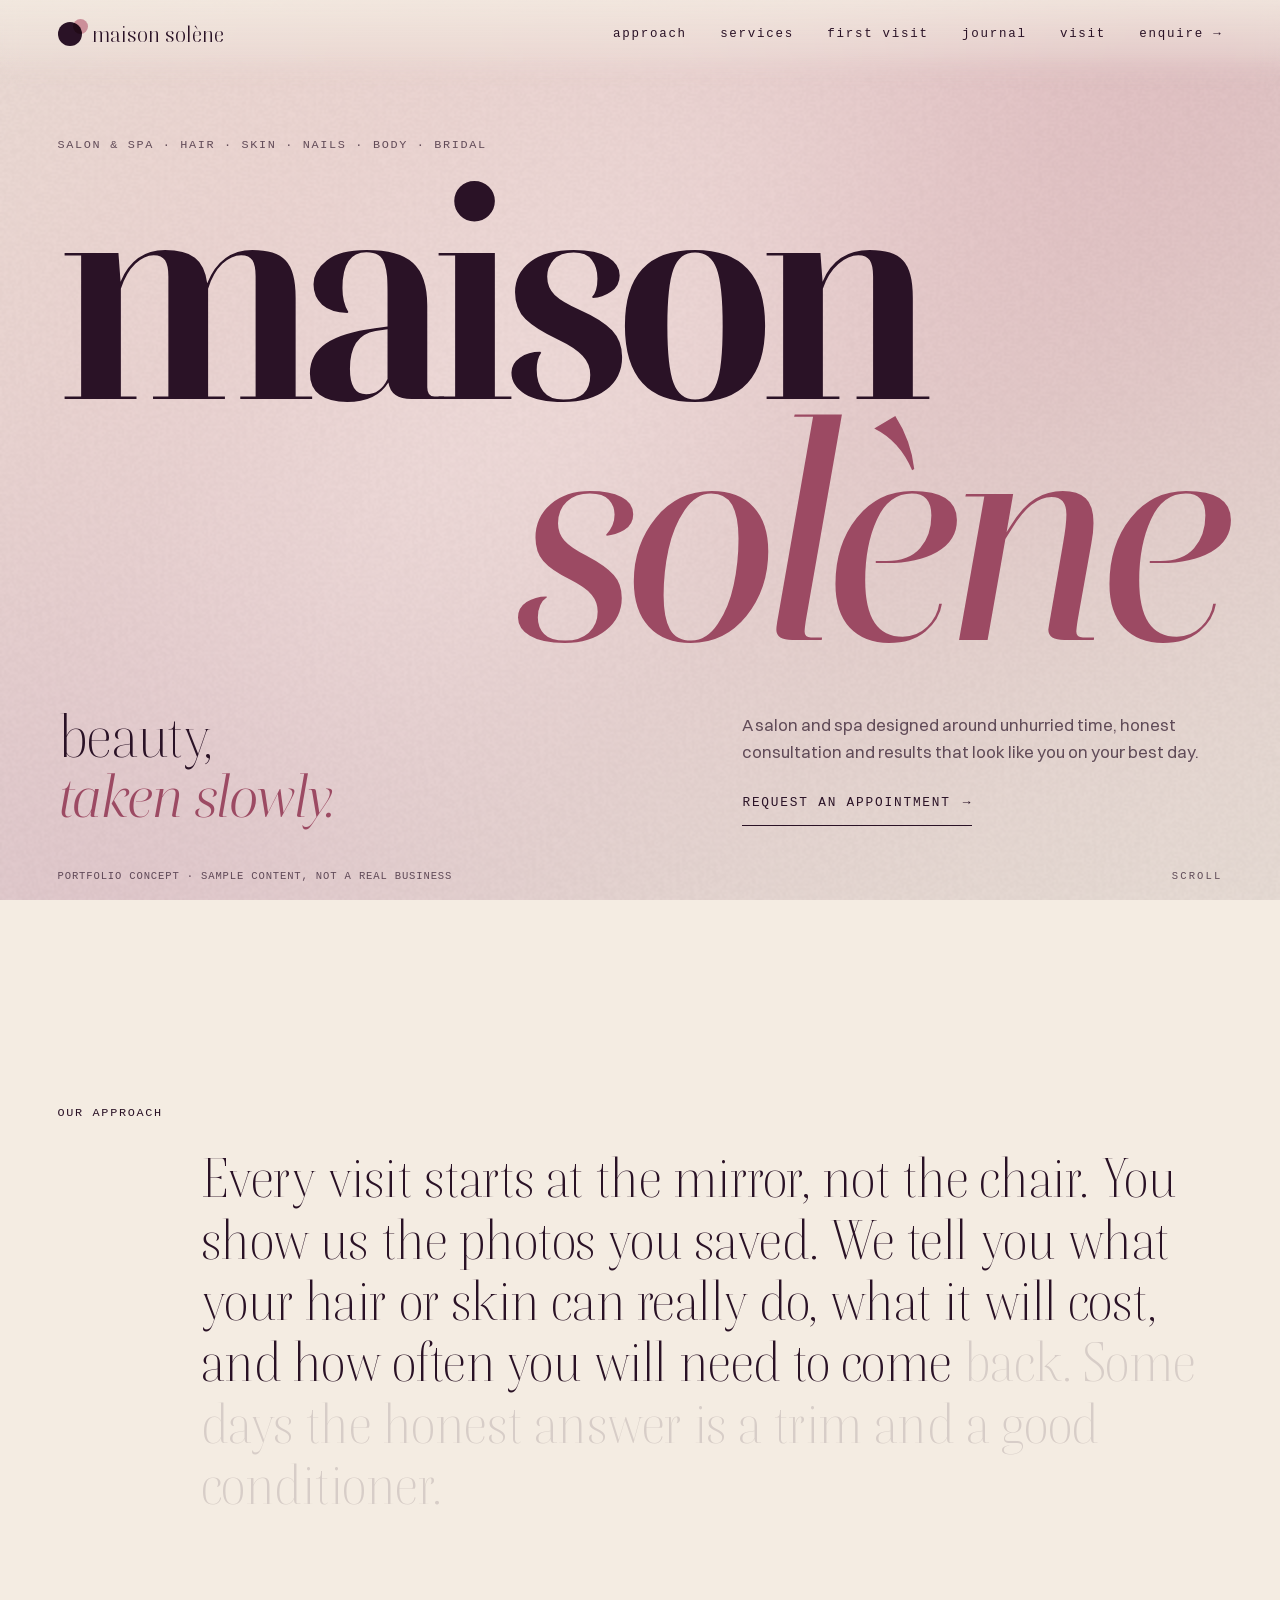
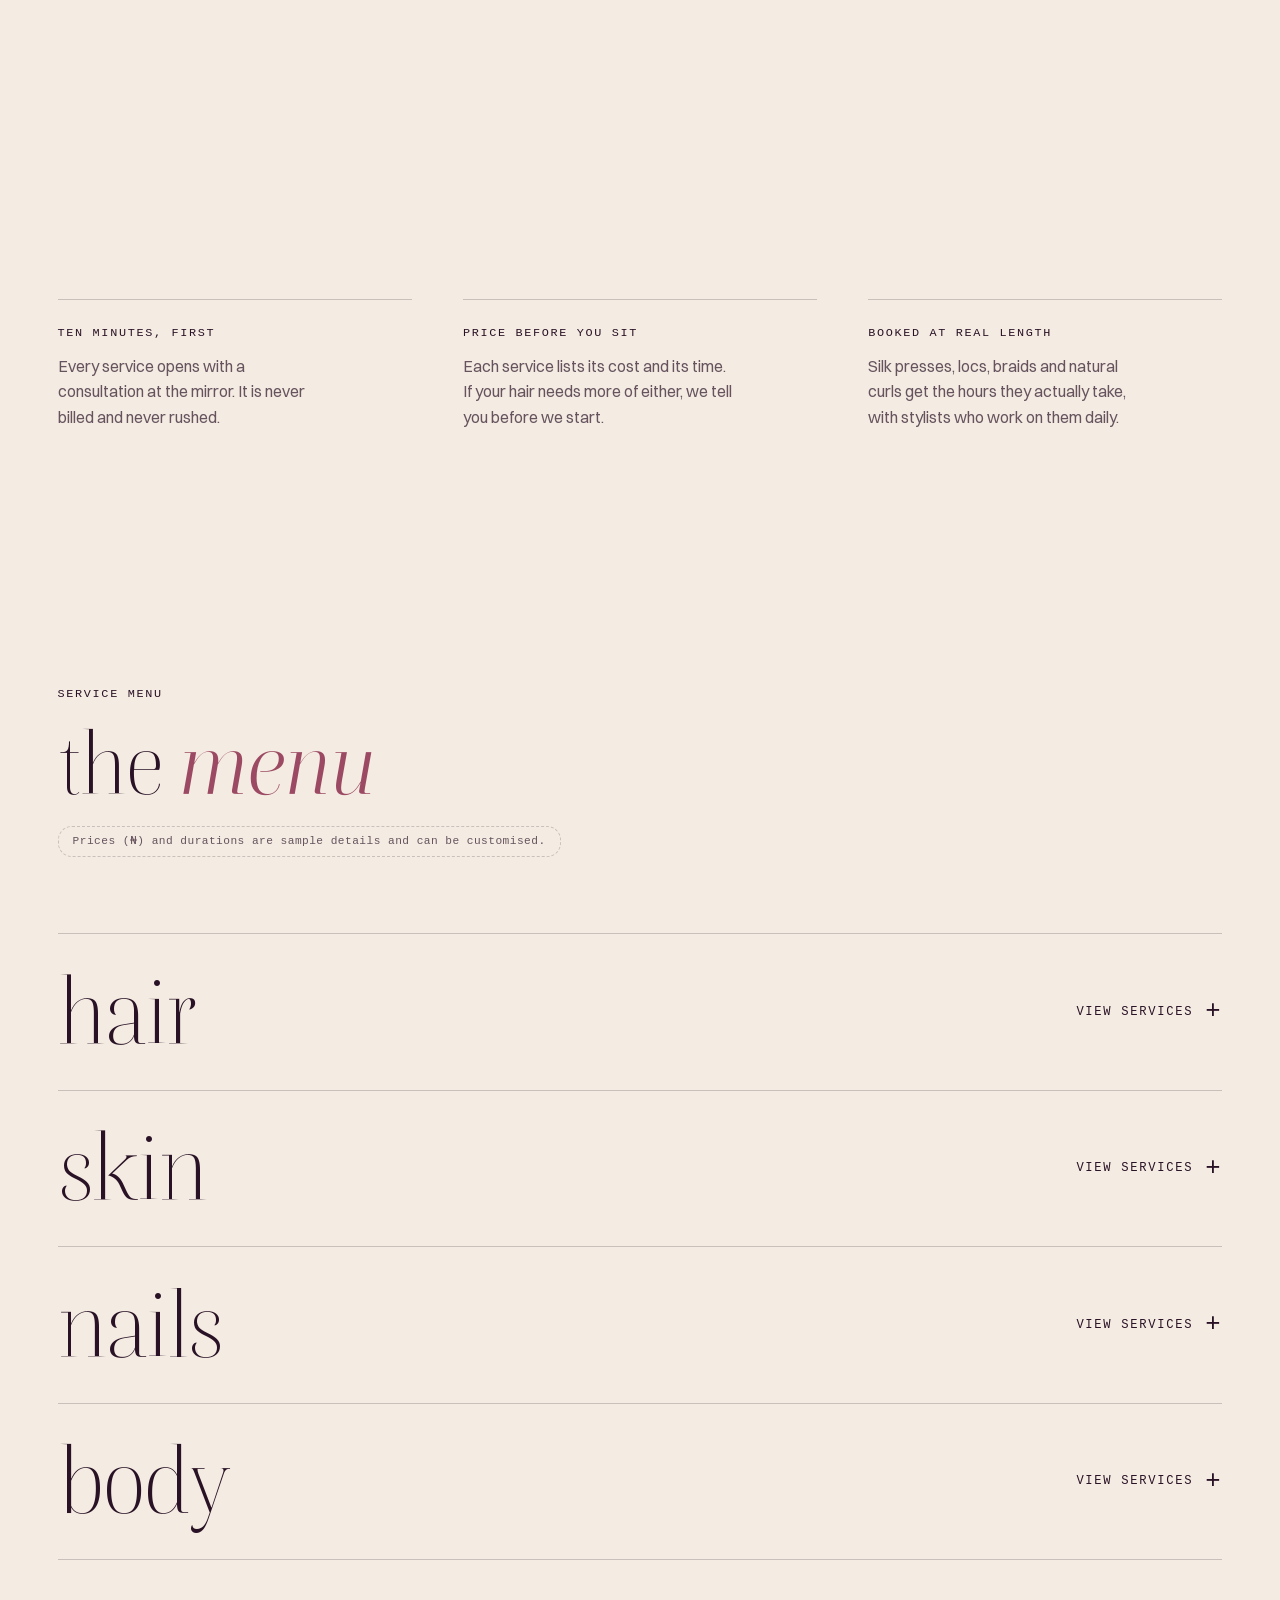
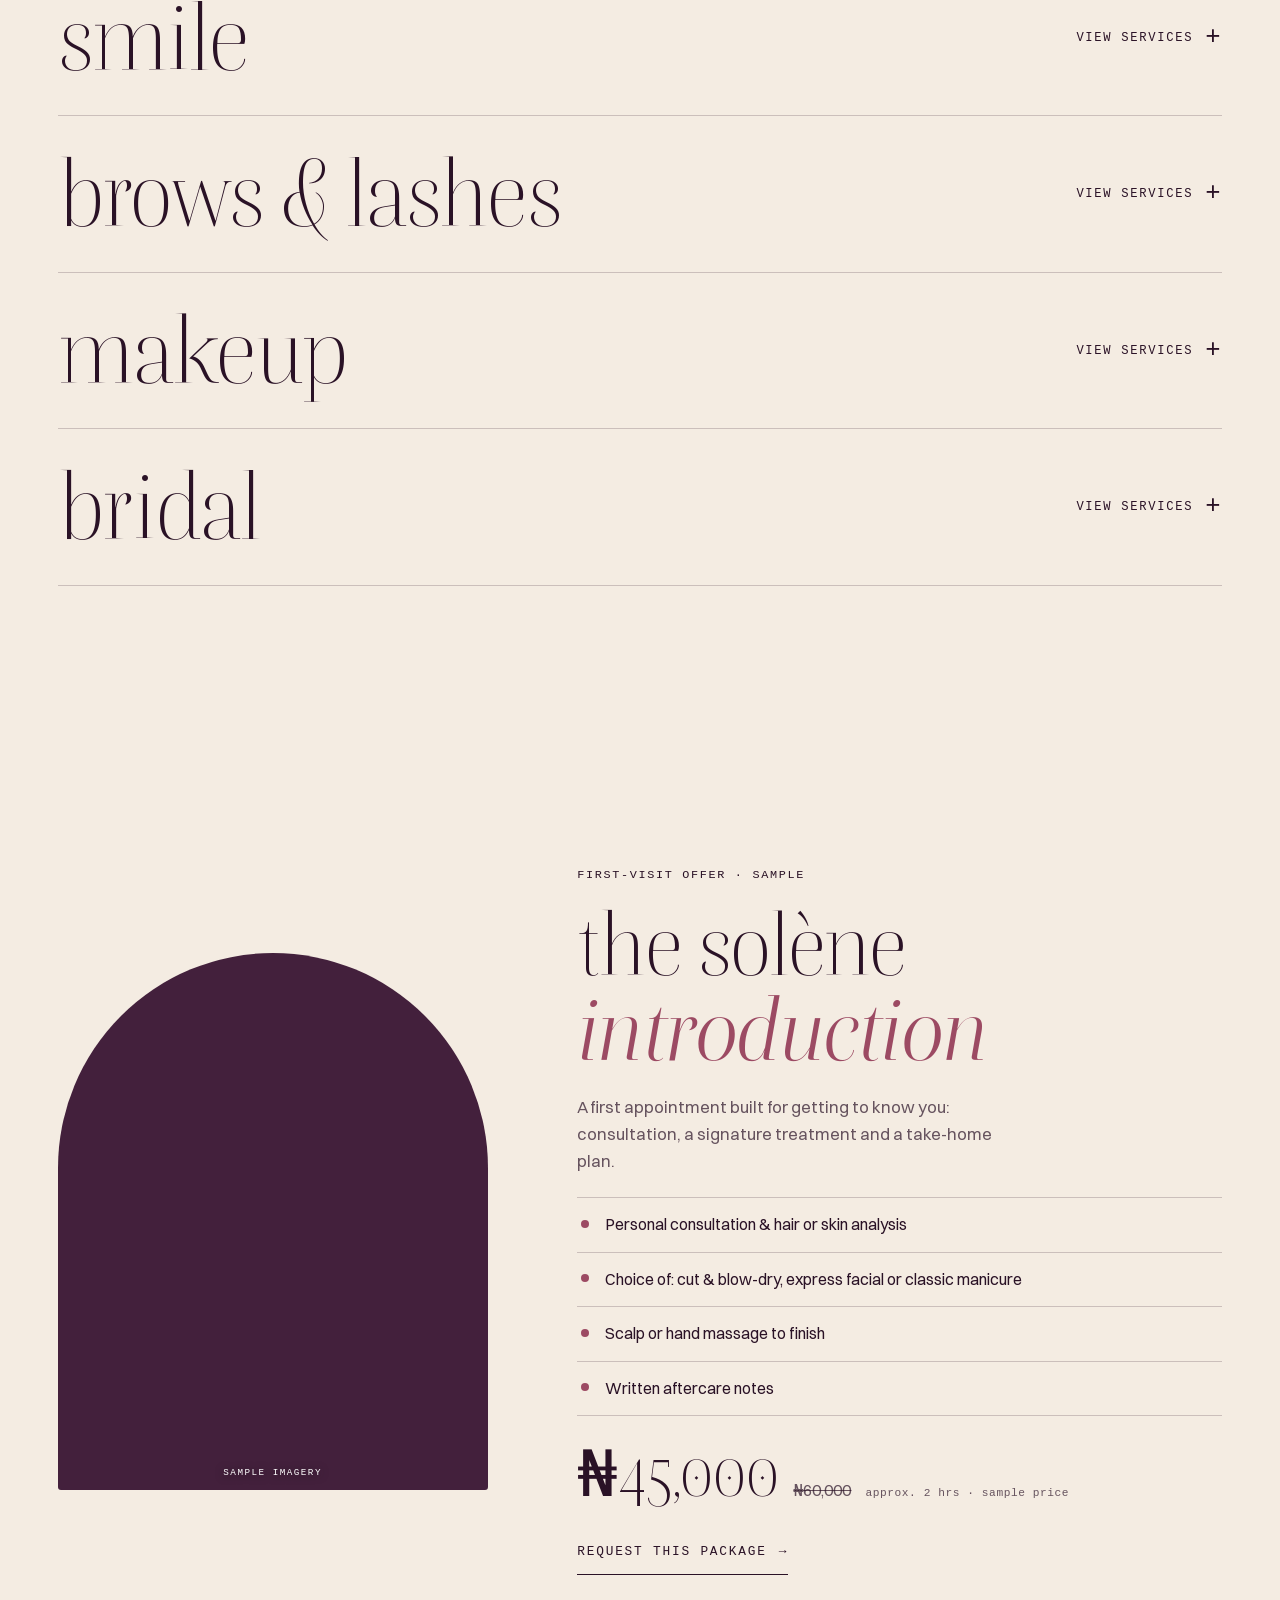
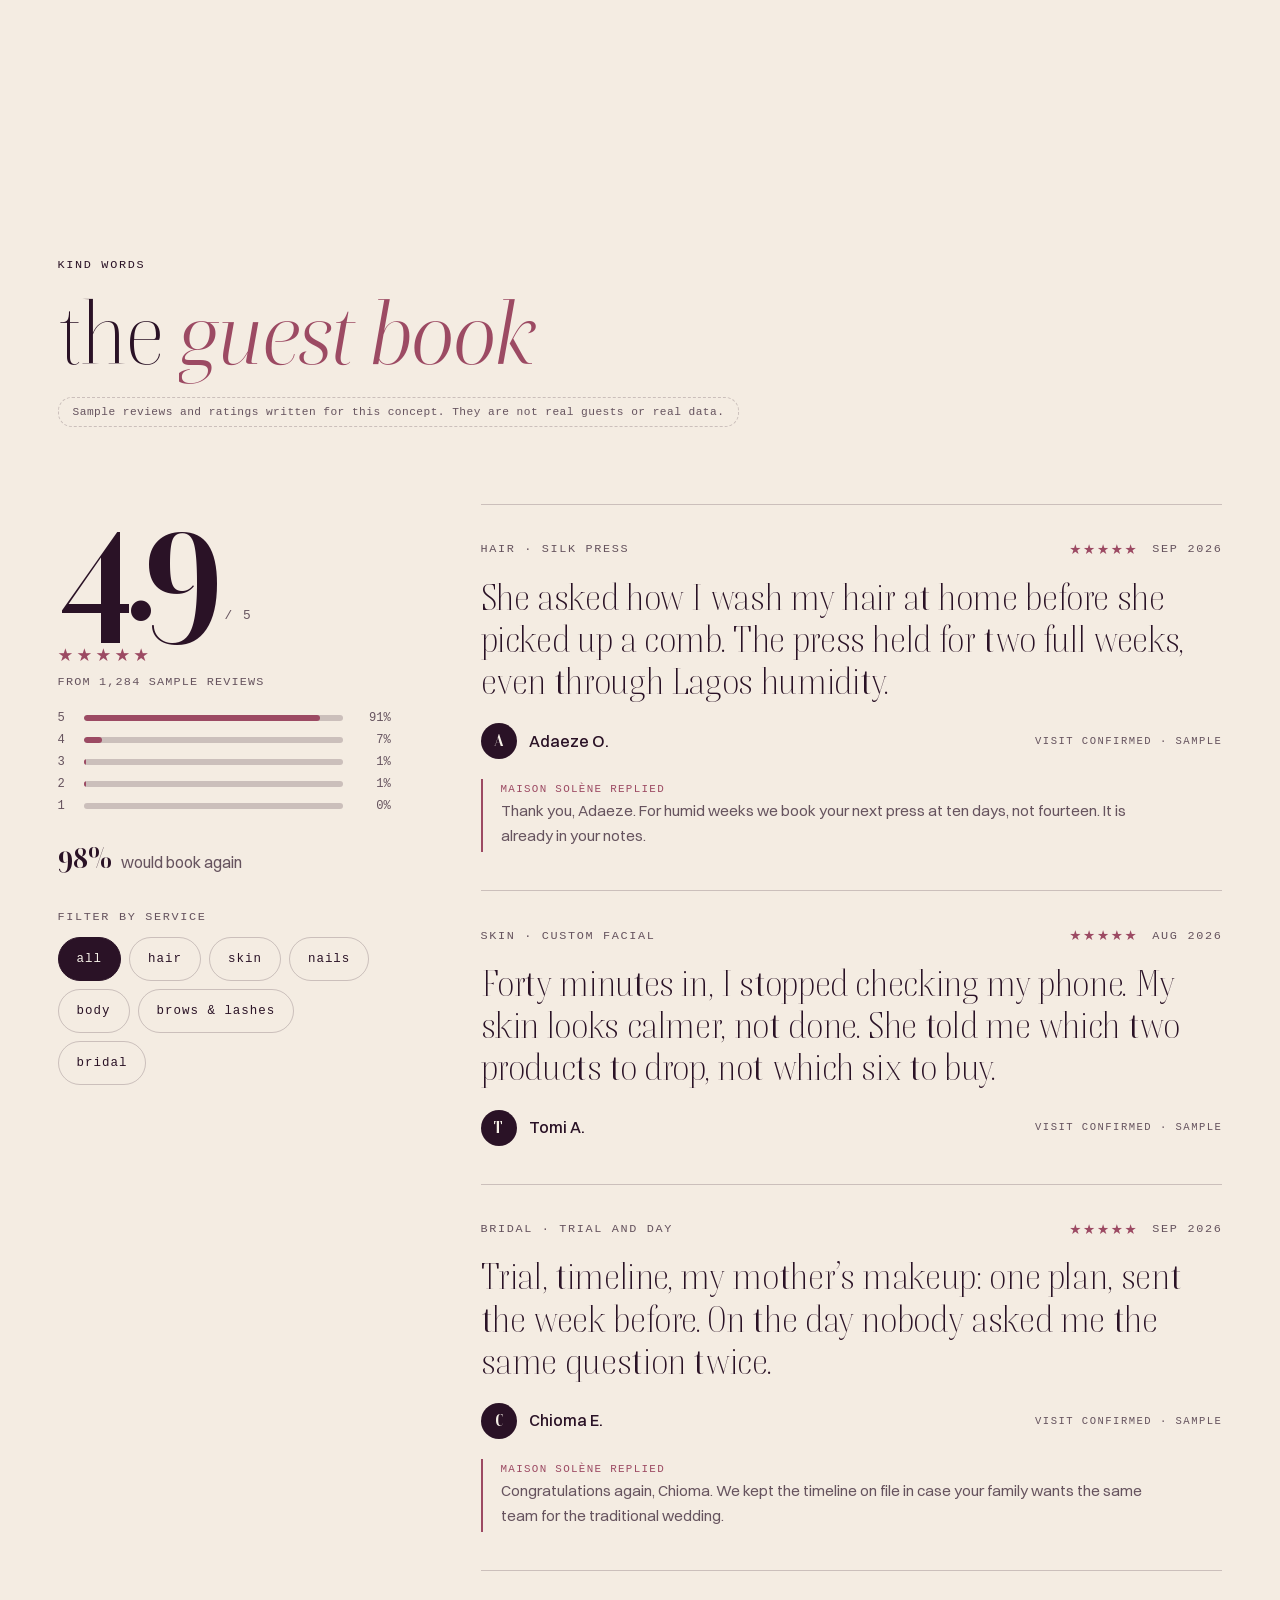
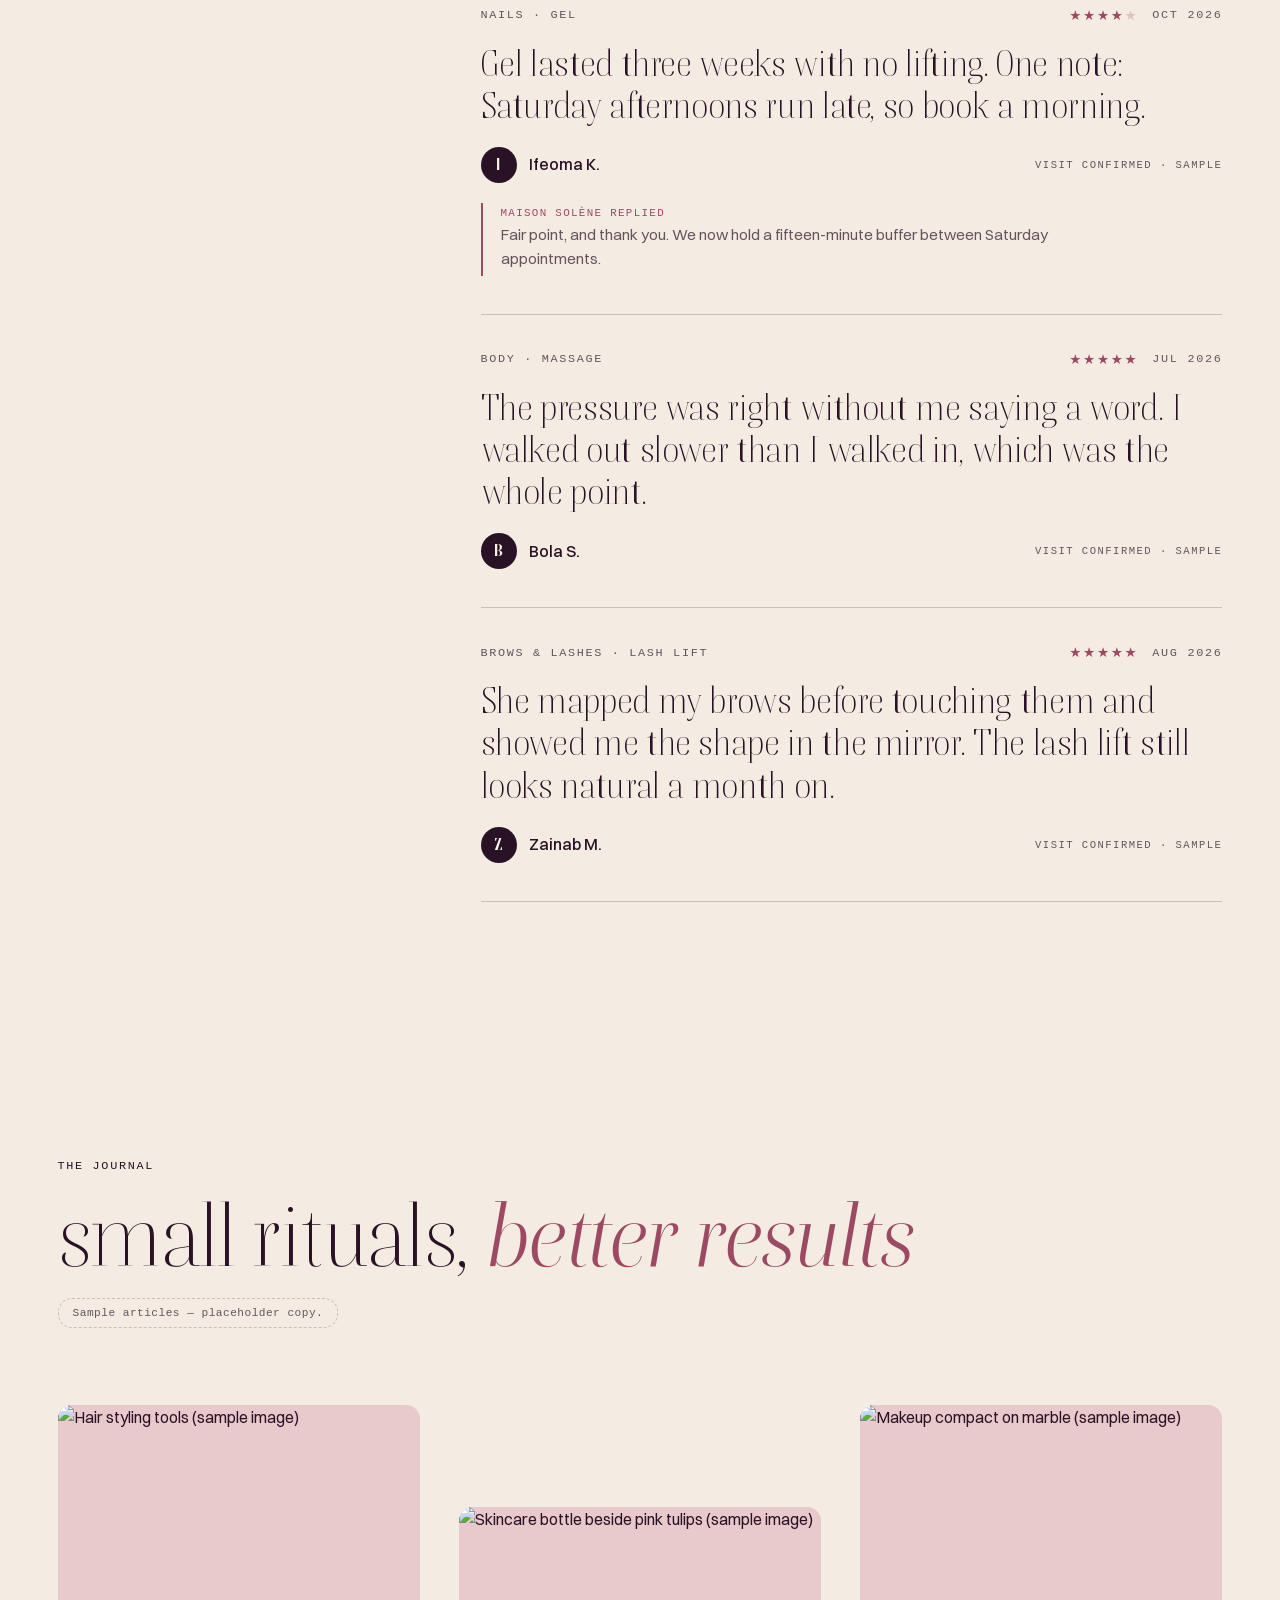
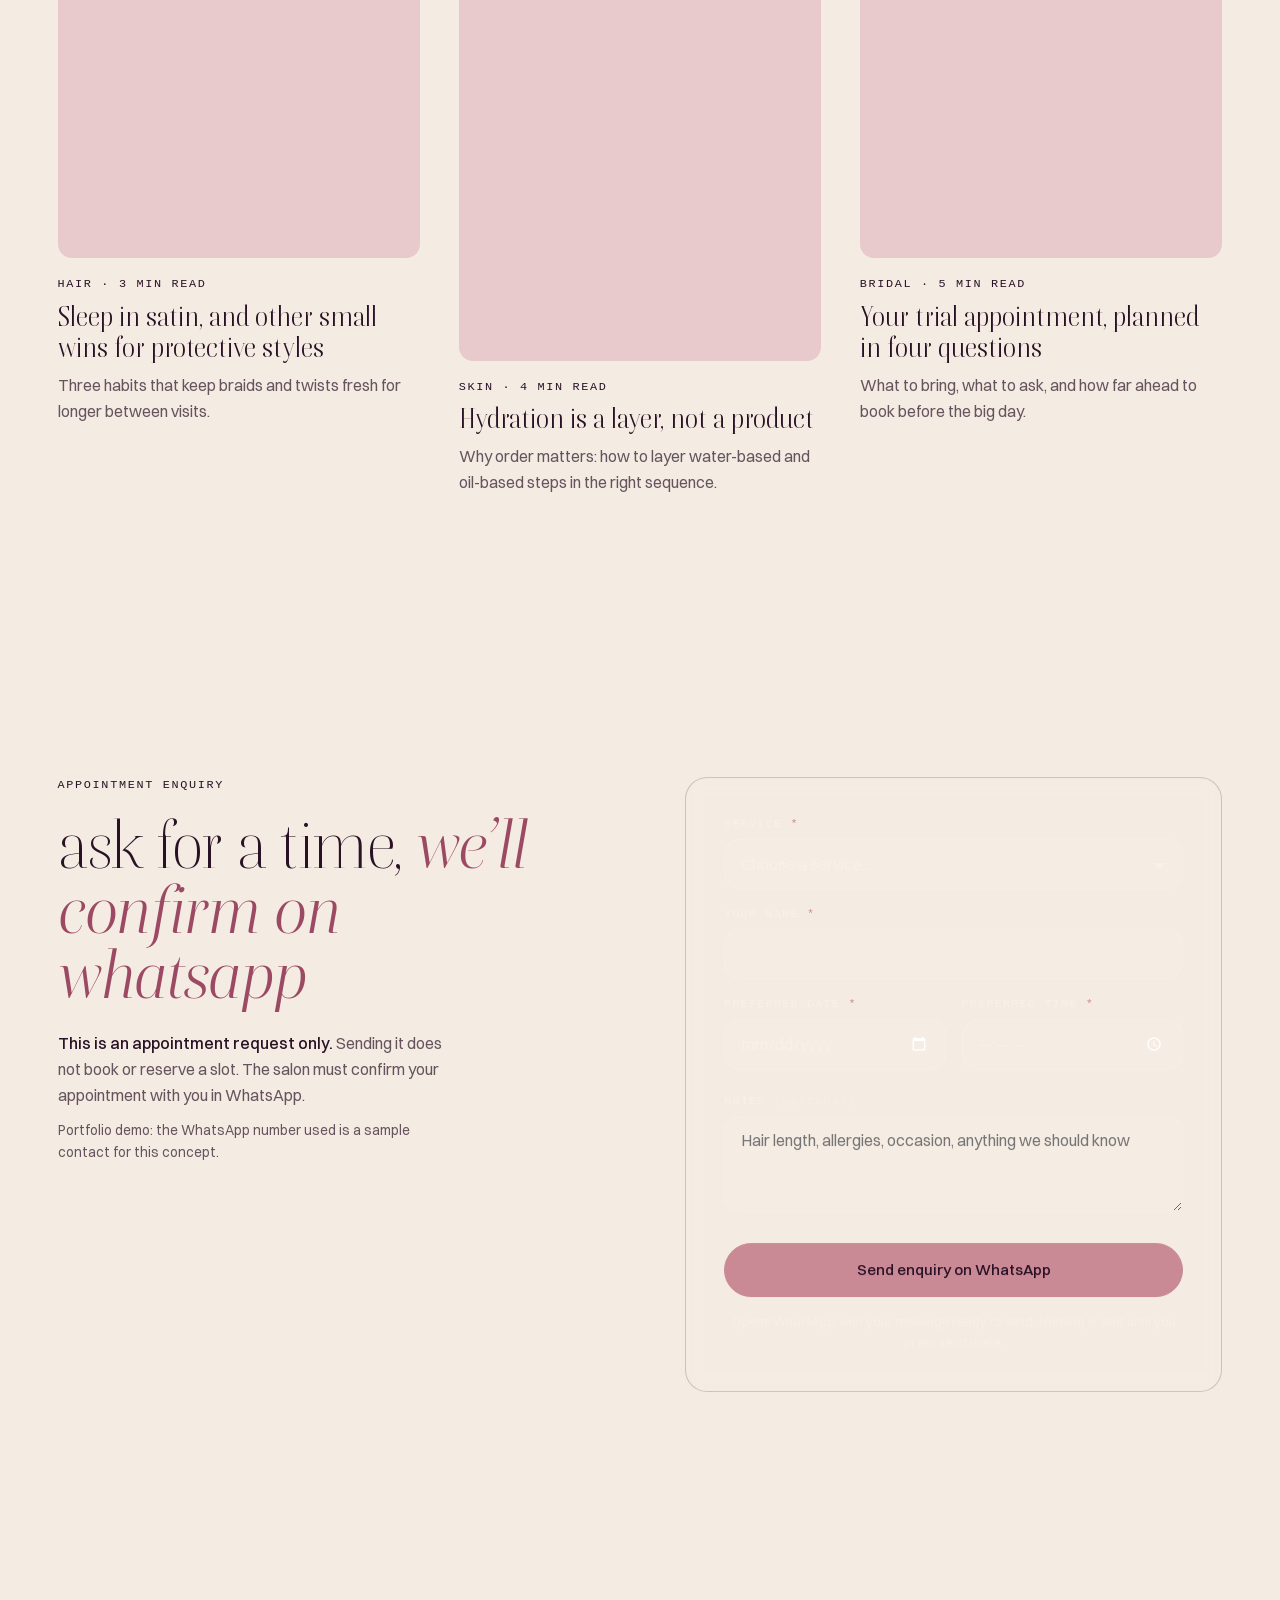
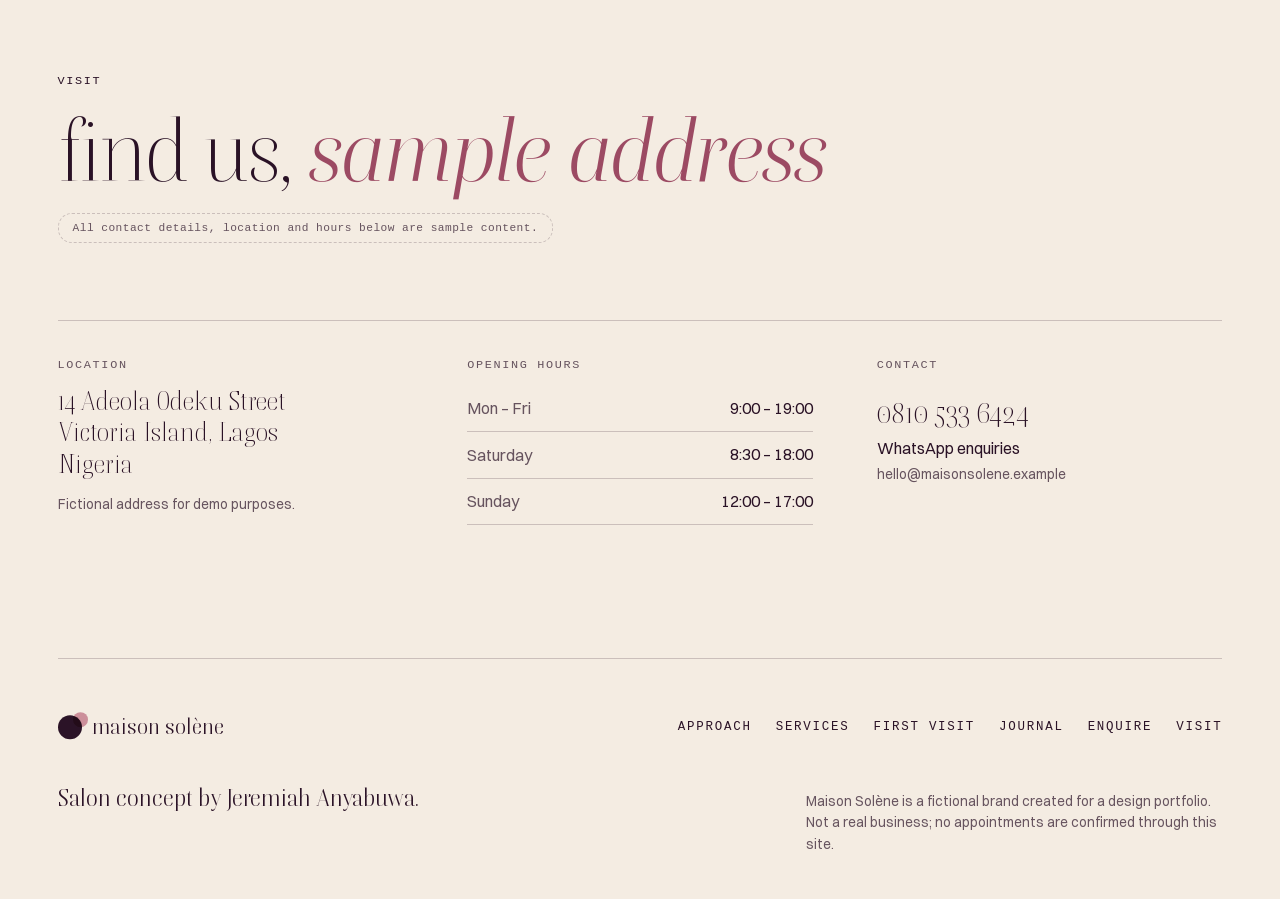
==== commit b5468003: "New tagline, realistic approach copy, and guest book reviews section Co-Authored-By: Claude Sonnet 5" ====
--- a/index.html
+++ b/index.html
@@ -41,7 +41,7 @@
       <span class="sr-only">salon and spa</span>
     </h1>
     <div class="hero-foot">
-      <p class="tagline">quiet rooms.<br>considered beauty.</p>
+      <p class="tagline">beauty,<br><em>taken slowly.</em></p>
       <div class="hero-side">
         <p class="lede">A salon and spa designed around unhurried time, honest consultation and results that look like you on your best day.</p>
         <a class="arrow-link" href="#enquire">request an appointment <span aria-hidden="true">→</span></a>
@@ -54,14 +54,14 @@
   <!-- APPROACH -->
   <section class="approach" id="approach" data-theme="light" aria-labelledby="approach-label">
     <p class="mono" id="approach-label">our approach</p>
-    <p class="statement" data-split="scrub">Every visit opens with ten unhurried minutes: what you love, what bothers you, what your week looks like. Then we choose, together, the fewest steps that do the most for you.</p>
+    <p class="statement" data-split="scrub">Every visit starts at the mirror, not the chair. You show us the photos you saved. We tell you what your hair or skin can really do, what it will cost, and how often you will need to come back. Some days the honest answer is a trim and a good conditioner.</p>
     <figure class="float f1" data-speed="0.18"><img src="https://images.unsplash.com/photo-1600948836101-f9ffda59d250?auto=format&fit=crop&w=700&q=80" alt="A calm, dark-walled salon with round mirrors (sample image)" loading="lazy" width="700" height="880"><figcaption>sample imagery</figcaption></figure>
     <figure class="float f2" data-speed="-0.12"><img src="https://images.unsplash.com/photo-1570172619644-dfd03ed5d881?auto=format&fit=crop&w=600&q=80" alt="Guest during a clay-mask facial (sample image)" loading="lazy" width="600" height="760"><figcaption>sample imagery</figcaption></figure>
     <figure class="float f3" data-speed="0.1"><img src="https://images.unsplash.com/photo-1604654894610-df63bc536371?auto=format&fit=crop&w=600&q=80" alt="Hand with dark manicured nails (sample image)" loading="lazy" width="600" height="760"><figcaption>sample imagery</figcaption></figure>
     <ul class="pillars">
-      <li><span class="mono">listen first</span><p>A consultation is part of every service.</p></li>
-      <li><span class="mono">every texture</span><p>Silk press to locs to braids, done with equal craft.</p></li>
-      <li><span class="mono">unhurried</span><p>Appointments are timed so no one is rushed.</p></li>
+      <li><span class="mono">ten minutes, first</span><p>Every service opens with a consultation at the mirror. It is never billed and never rushed.</p></li>
+      <li><span class="mono">price before you sit</span><p>Each service lists its cost and its time. If your hair needs more of either, we tell you before we start.</p></li>
+      <li><span class="mono">booked at real length</span><p>Silk presses, locs, braids and natural curls get the hours they actually take, with stylists who work on them daily.</p></li>
     </ul>
   </section>
 
@@ -97,24 +97,74 @@
     </div>
   </section>
 
-  <!-- TESTIMONIALS -->
-  <section class="testimonials" data-theme="light" aria-labelledby="t-title">
+  <!-- GUEST BOOK -->
+  <section class="guestbook" id="guestbook" data-theme="light" aria-labelledby="t-title">
     <div class="head">
-      <p class="mono" id="t-title">kind words</p>
-      <p class="sample-tag">Sample testimonials written for this concept. They are not real reviews.</p>
-    </div>
-    <figure class="quote">
-      <blockquote data-split="scrub">First time a stylist actually asked how I wash my hair at home. My silk press lasted two full weeks.</blockquote>
-      <figcaption>Adaeze O. <span>sample guest · silk press</span></figcaption>
-    </figure>
-    <figure class="quote q2">
-      <blockquote data-split="scrub">The facial felt like switching off my phone for an hour. My skin has never looked this even.</blockquote>
-      <figcaption>Tomi A. <span>sample guest · custom facial</span></figcaption>
-    </figure>
-    <figure class="quote">
-      <blockquote data-split="scrub">They planned my bridal trial, my day-of timeline and my mother’s makeup. I just showed up and smiled.</blockquote>
-      <figcaption>Chioma E. <span>sample guest · bridal package</span></figcaption>
-    </figure>
+      <p class="mono">kind words</p>
+      <h2 id="t-title" data-split="words">the <em>guest book</em></h2>
+      <p class="sample-tag">Sample reviews and ratings written for this concept. They are not real guests or real data.</p>
+    </div>
+    <div class="gb-grid">
+      <aside class="gb-summary" aria-label="Rating summary (sample)">
+        <p class="gb-score"><span id="gbScore">4.9</span><small>/ 5</small></p>
+        <p class="gb-stars" aria-hidden="true">★★★★★</p>
+        <p class="gb-count">from 1,284 sample reviews</p>
+        <ul class="gb-bars" aria-label="Rating distribution">
+          <li><span>5</span><i style="--w:91%"></i><b>91%</b></li>
+          <li><span>4</span><i style="--w:7%"></i><b>7%</b></li>
+          <li><span>3</span><i style="--w:1%"></i><b>1%</b></li>
+          <li><span>2</span><i style="--w:1%"></i><b>1%</b></li>
+          <li><span>1</span><i style="--w:0%"></i><b>0%</b></li>
+        </ul>
+        <p class="gb-rec"><b>98%</b> would book again</p>
+        <p class="mono gb-filter-label" id="gbFilterLabel">filter by service</p>
+        <div class="gb-chips" role="group" aria-labelledby="gbFilterLabel">
+          <button type="button" class="chip" data-filter="all" aria-pressed="true">all</button>
+          <button type="button" class="chip" data-filter="hair" aria-pressed="false">hair</button>
+          <button type="button" class="chip" data-filter="skin" aria-pressed="false">skin</button>
+          <button type="button" class="chip" data-filter="nails" aria-pressed="false">nails</button>
+          <button type="button" class="chip" data-filter="body" aria-pressed="false">body</button>
+          <button type="button" class="chip" data-filter="brows" aria-pressed="false">brows &amp; lashes</button>
+          <button type="button" class="chip" data-filter="bridal" aria-pressed="false">bridal</button>
+        </div>
+      </aside>
+
+      <ol class="gb-list" id="gbList">
+        <li class="review" data-cat="hair">
+          <header><span class="mono">hair · silk press</span><span class="gb-meta"><span class="gb-rate" role="img" aria-label="5 out of 5">★★★★★</span><span class="mono">sep 2026</span></span></header>
+          <blockquote>She asked how I wash my hair at home before she picked up a comb. The press held for two full weeks, even through Lagos humidity.</blockquote>
+          <footer><span class="who"><i aria-hidden="true">A</i>Adaeze O.</span><span class="mono verified">visit confirmed · sample</span></footer>
+          <p class="reply"><b>Maison Solène replied</b> Thank you, Adaeze. For humid weeks we book your next press at ten days, not fourteen. It is already in your notes.</p>
+        </li>
+        <li class="review" data-cat="skin">
+          <header><span class="mono">skin · custom facial</span><span class="gb-meta"><span class="gb-rate" role="img" aria-label="5 out of 5">★★★★★</span><span class="mono">aug 2026</span></span></header>
+          <blockquote>Forty minutes in, I stopped checking my phone. My skin looks calmer, not done. She told me which two products to drop, not which six to buy.</blockquote>
+          <footer><span class="who"><i aria-hidden="true">T</i>Tomi A.</span><span class="mono verified">visit confirmed · sample</span></footer>
+        </li>
+        <li class="review" data-cat="bridal">
+          <header><span class="mono">bridal · trial and day</span><span class="gb-meta"><span class="gb-rate" role="img" aria-label="5 out of 5">★★★★★</span><span class="mono">sep 2026</span></span></header>
+          <blockquote>Trial, timeline, my mother’s makeup: one plan, sent the week before. On the day nobody asked me the same question twice.</blockquote>
+          <footer><span class="who"><i aria-hidden="true">C</i>Chioma E.</span><span class="mono verified">visit confirmed · sample</span></footer>
+          <p class="reply"><b>Maison Solène replied</b> Congratulations again, Chioma. We kept the timeline on file in case your family wants the same team for the traditional wedding.</p>
+        </li>
+        <li class="review" data-cat="nails">
+          <header><span class="mono">nails · gel</span><span class="gb-meta"><span class="gb-rate" role="img" aria-label="4 out of 5">★★★★<span class="off">★</span></span><span class="mono">oct 2026</span></span></header>
+          <blockquote>Gel lasted three weeks with no lifting. One note: Saturday afternoons run late, so book a morning.</blockquote>
+          <footer><span class="who"><i aria-hidden="true">I</i>Ifeoma K.</span><span class="mono verified">visit confirmed · sample</span></footer>
+          <p class="reply"><b>Maison Solène replied</b> Fair point, and thank you. We now hold a fifteen-minute buffer between Saturday appointments.</p>
+        </li>
+        <li class="review" data-cat="body">
+          <header><span class="mono">body · massage</span><span class="gb-meta"><span class="gb-rate" role="img" aria-label="5 out of 5">★★★★★</span><span class="mono">jul 2026</span></span></header>
+          <blockquote>The pressure was right without me saying a word. I walked out slower than I walked in, which was the whole point.</blockquote>
+          <footer><span class="who"><i aria-hidden="true">B</i>Bola S.</span><span class="mono verified">visit confirmed · sample</span></footer>
+        </li>
+        <li class="review" data-cat="brows">
+          <header><span class="mono">brows &amp; lashes · lash lift</span><span class="gb-meta"><span class="gb-rate" role="img" aria-label="5 out of 5">★★★★★</span><span class="mono">aug 2026</span></span></header>
+          <blockquote>She mapped my brows before touching them and showed me the shape in the mirror. The lash lift still looks natural a month on.</blockquote>
+          <footer><span class="who"><i aria-hidden="true">Z</i>Zainab M.</span><span class="mono verified">visit confirmed · sample</span></footer>
+        </li>
+      </ol>
+    </div>
   </section>
 
   <!-- JOURNAL -->
--- a/styles.css
+++ b/styles.css
@@ -165,13 +165,53 @@
 .fv-price s{color:var(--muted)}
 .fv-price small{font:400 .7rem var(--mono);letter-spacing:.05em;color:var(--muted)}
 
-/* TESTIMONIALS */
-.testimonials{padding:70px 0}
-.quote{margin:0;padding:34px var(--pad);border-top:1px solid var(--line)}
-.quote:last-child{border-bottom:1px solid var(--line)}
-.quote blockquote{margin:0 0 20px;font-family:var(--display);font-weight:300;font-size:clamp(1.8rem,7.6vw,2.5rem);line-height:1.12;letter-spacing:-.01em}
-.quote figcaption{font:500 .76rem var(--mono);letter-spacing:.1em;text-transform:uppercase}
-.quote figcaption span{display:block;font-weight:400;color:var(--muted);margin-top:4px;letter-spacing:.05em}
+
+/* GUEST BOOK: rating summary + filterable ledger of reviews with owner replies */
+.guestbook{padding:70px 0}
+.gb-grid{display:grid;gap:36px;padding:0 var(--pad)}
+.gb-score{display:flex;align-items:baseline;gap:10px;margin:0;font-family:var(--display);font-weight:700;font-size:clamp(5.5rem,30vw,9rem);line-height:.8;letter-spacing:-.05em}
+.gb-score small{font:400 .8rem var(--mono);letter-spacing:.12em;color:var(--muted)}
+.gb-stars{margin:14px 0 0;color:var(--accent);letter-spacing:.18em;font-size:1.1rem}
+.gb-count{margin:6px 0 22px;font:400 .74rem var(--mono);letter-spacing:.1em;text-transform:uppercase;color:var(--muted)}
+.gb-bars{list-style:none;margin:0 0 22px;padding:0;display:grid;gap:8px;max-width:22rem}
+.gb-bars li{display:grid;grid-template-columns:14px 1fr 36px;align-items:center;gap:12px;font:400 .76rem var(--mono);color:var(--muted)}
+.gb-bars i{display:block;height:6px;border-radius:99px;background:var(--line);position:relative;overflow:hidden}
+.gb-bars i::after{content:"";position:absolute;inset:0;width:var(--w);background:var(--accent);border-radius:99px;transform-origin:left;transform:scaleX(var(--k,1))}
+.gb-bars b{font-weight:400;text-align:right}
+.gb-rec{margin:0 0 28px;color:var(--muted)}
+.gb-rec b{font-family:var(--display);font-weight:700;font-size:1.8rem;color:var(--fg);margin-right:6px}
+.gb-filter-label{margin-bottom:12px;color:var(--muted)}
+.gb-chips{display:flex;gap:8px;overflow-x:auto;margin:0 calc(var(--pad) * -1);padding:2px var(--pad) 8px;scrollbar-width:none;-webkit-overflow-scrolling:touch}
+.gb-chips::-webkit-scrollbar{display:none}
+.chip{flex:none;min-height:44px;padding:0 18px;border-radius:99px;border:1px solid var(--line);background:transparent;color:inherit;font:400 .78rem var(--mono);letter-spacing:.08em;text-transform:lowercase;cursor:pointer;transition:background .3s,color .3s,border-color .3s}
+.chip[aria-pressed="true"]{background:var(--fg);color:var(--ivory);border-color:var(--fg)}
+body.is-dark .chip[aria-pressed="true"]{color:var(--plum)}
+.gb-list{list-style:none;margin:0;padding:0;border-top:1px solid var(--line)}
+.review{padding:26px 0 30px;border-bottom:1px solid var(--line)}
+.review[hidden]{display:none}
+.review>header{display:flex;justify-content:space-between;align-items:center;gap:12px;color:var(--muted)}
+.gb-meta{display:flex;align-items:center;gap:14px}
+.gb-rate{color:var(--accent);letter-spacing:.12em;font-size:.85rem}
+.gb-rate .off{opacity:.25}
+.review blockquote{margin:16px 0 20px;font-family:var(--display);font-weight:300;font-size:clamp(1.6rem,6.4vw,2.1rem);line-height:1.18;letter-spacing:-.01em;max-width:30em}
+.review>footer{display:flex;justify-content:space-between;align-items:center;gap:12px;flex-wrap:wrap}
+.who{display:inline-flex;align-items:center;gap:12px;font-weight:500}
+.who i{font-style:normal;display:inline-grid;place-items:center;width:36px;height:36px;border-radius:50%;background:var(--fg);color:var(--ivory);font:700 1rem var(--display)}
+body.is-dark .who i{color:var(--plum)}
+.verified{color:var(--muted);font-size:.66rem}
+.reply{margin:20px 0 0;padding:4px 0 4px 18px;border-left:2px solid var(--accent);color:var(--muted);font-size:.95rem;max-width:44em}
+.reply b{display:block;margin-bottom:4px;font:500 .68rem var(--mono);letter-spacing:.12em;text-transform:uppercase;color:var(--accent)}
+
+@media (min-width:901px){
+  .guestbook{padding:clamp(80px,10vw,150px) 0}
+  .gb-grid{grid-template-columns:minmax(0,.62fr) minmax(0,1.38fr);gap:clamp(40px,7vw,120px);align-items:start}
+  .gb-summary{position:sticky;top:110px}
+  .gb-score{font-size:clamp(7rem,12vw,12rem)}
+  .gb-chips{flex-wrap:wrap;overflow:visible;margin:0;padding:0}
+  .review{padding:34px 0 38px}
+  .review blockquote{font-size:clamp(1.9rem,2.8vw,2.7rem)}
+  .chip:hover{border-color:var(--fg)}
+}
 
 /* JOURNAL */
 .journal{padding:70px 0}
@@ -305,11 +345,6 @@
   .fv-art{width:100%;max-width:520px}
   .fv-price span{font-size:clamp(3.6rem,5vw,5rem)}
 
-  .testimonials{padding:clamp(80px,10vw,150px) 0}
-  .quote{padding:clamp(30px,5vw,70px) var(--pad)}
-  .quote blockquote{font-size:clamp(2.6rem,4.4vw,4.6rem);max-width:18em}
-  .quote.q2 blockquote{margin-left:auto}
-  .quote.q2 figcaption{text-align:right}
 
   .journal{padding:clamp(80px,10vw,150px) 0}
   .articles{grid-template-columns:repeat(3,1fr);gap:clamp(20px,3vw,48px);align-items:start}
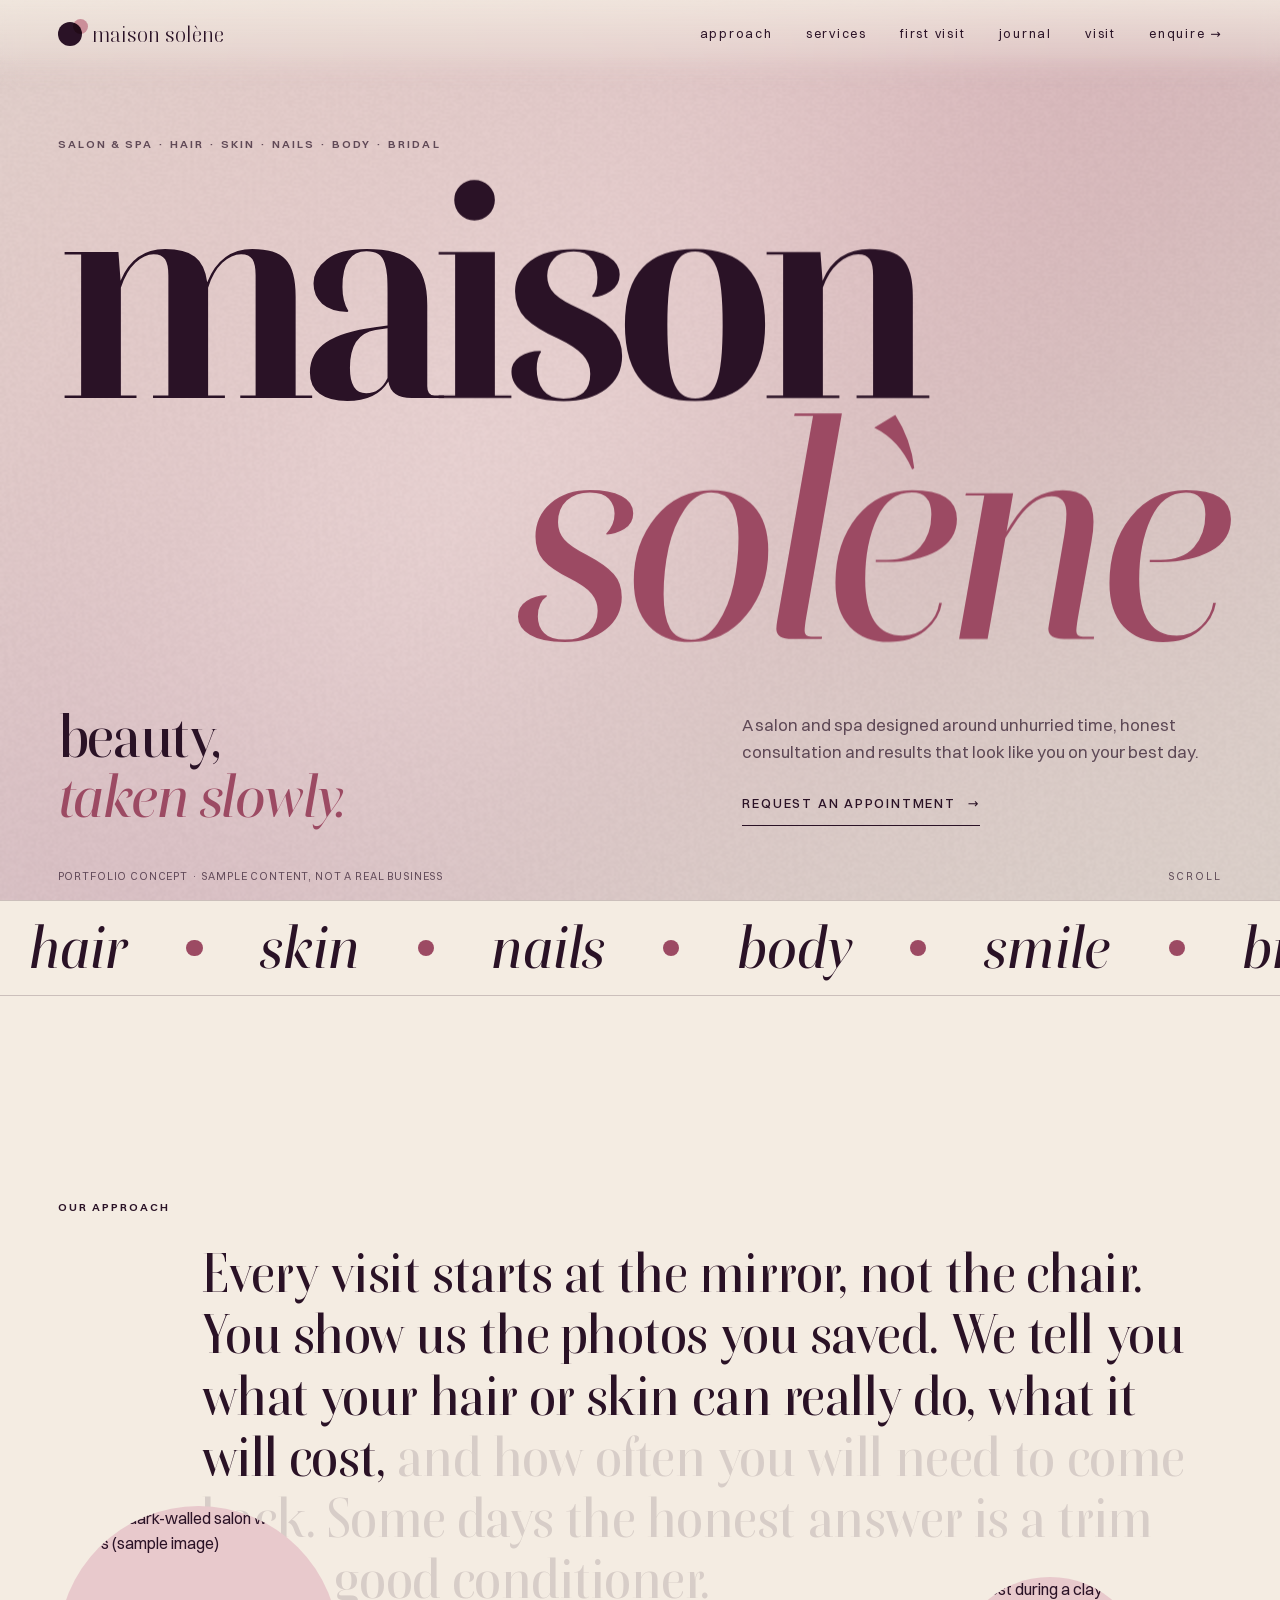
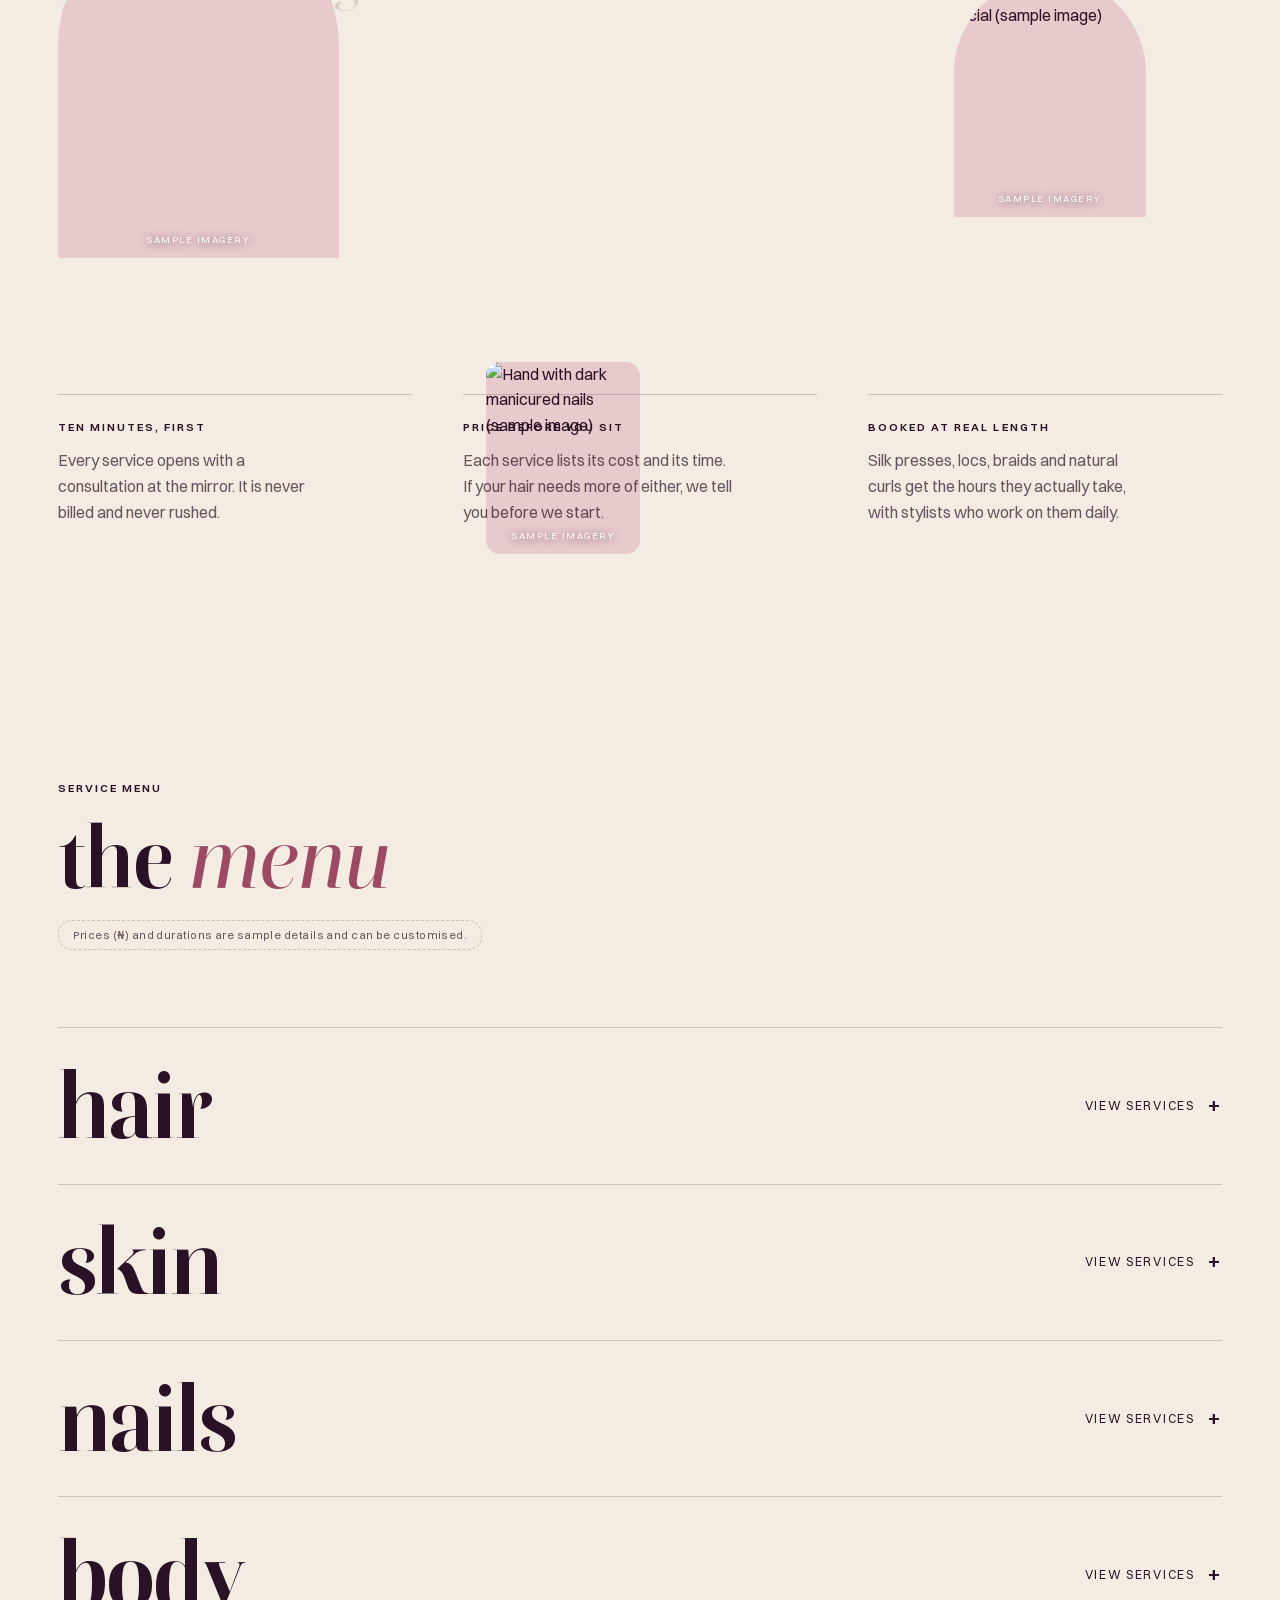
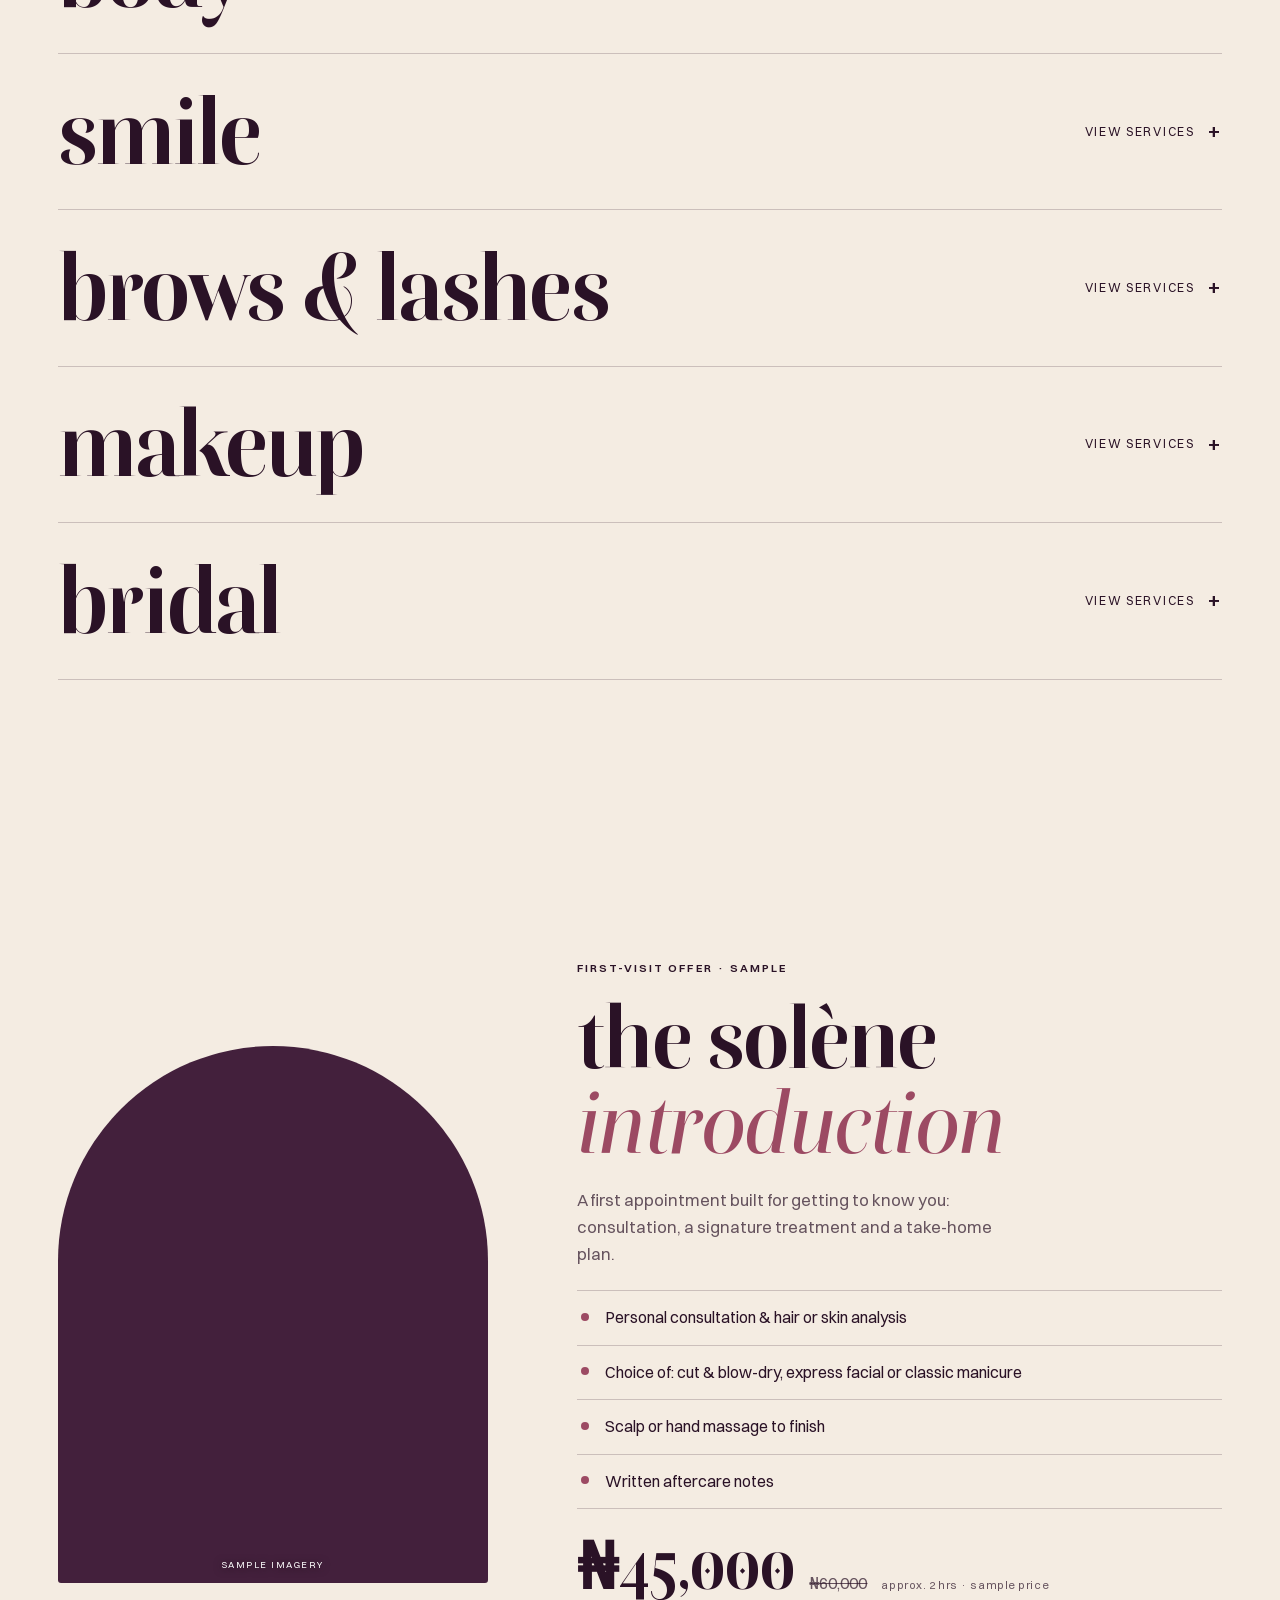
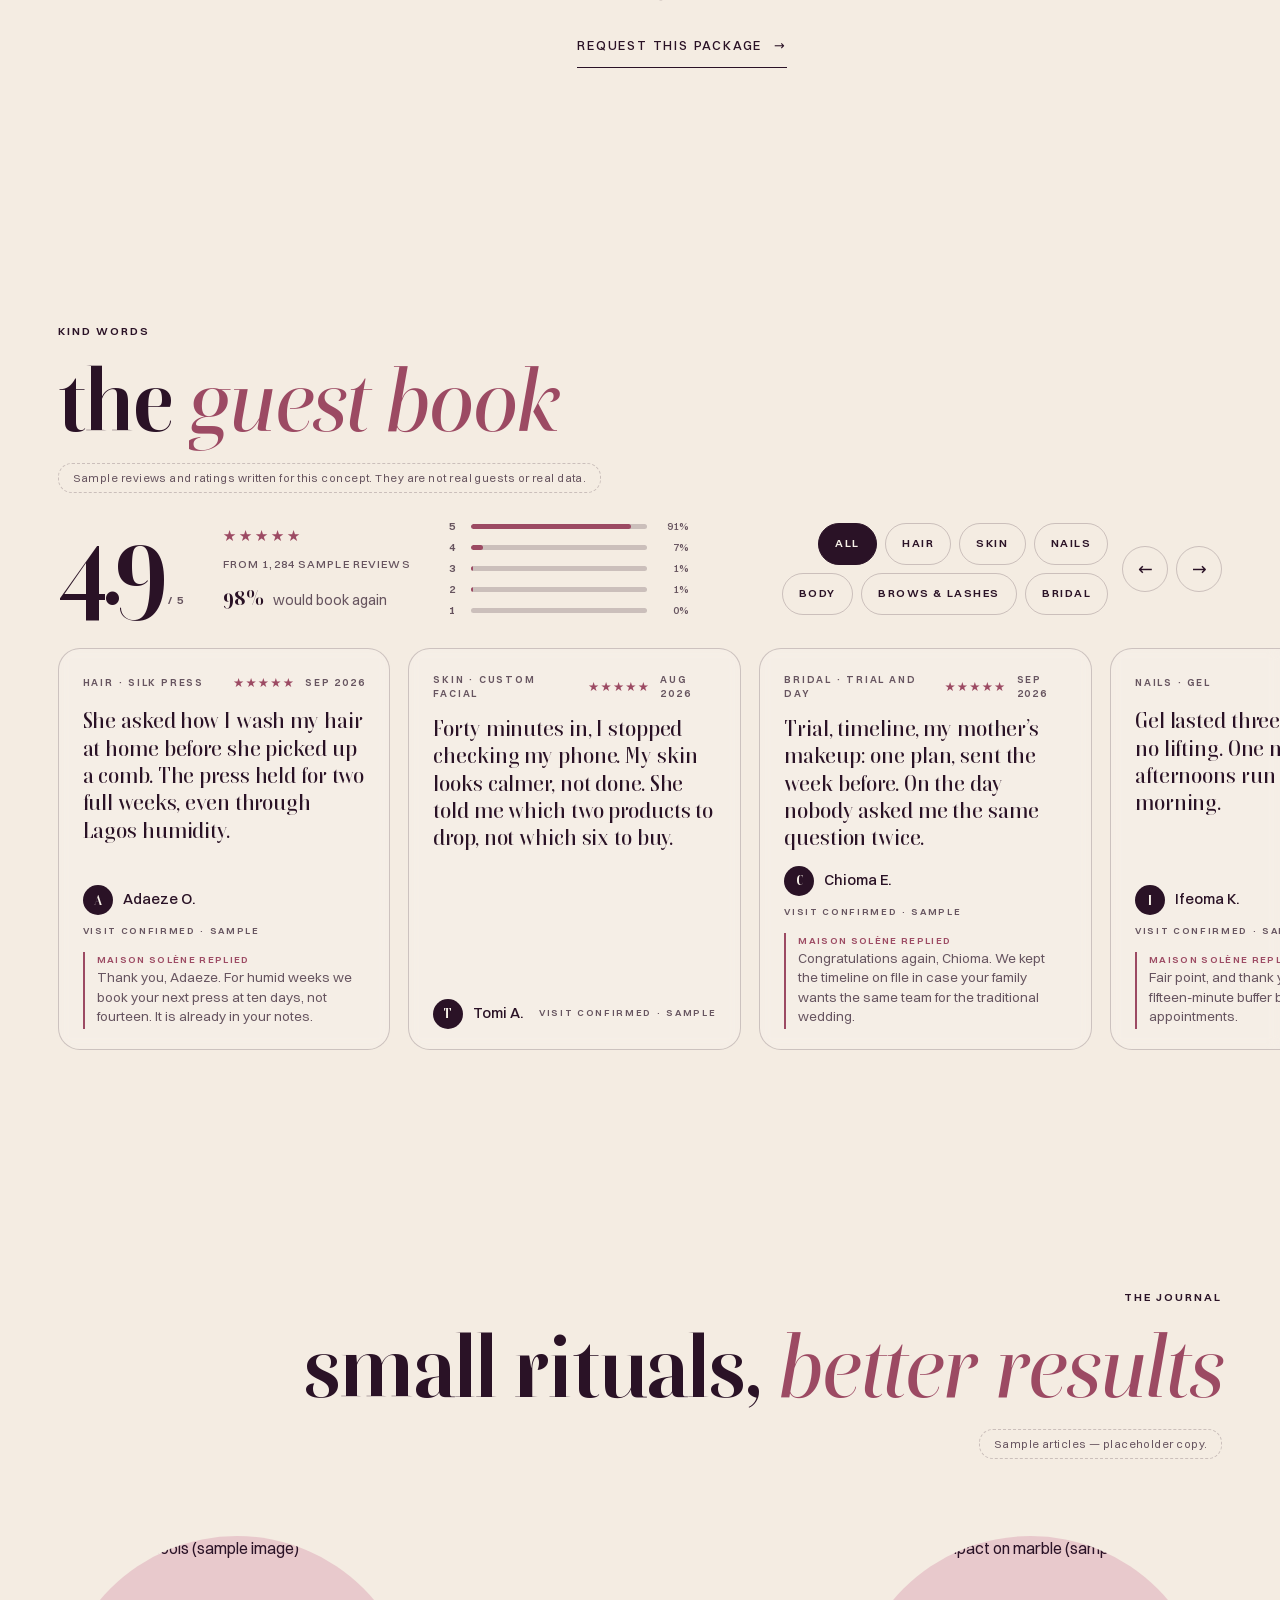
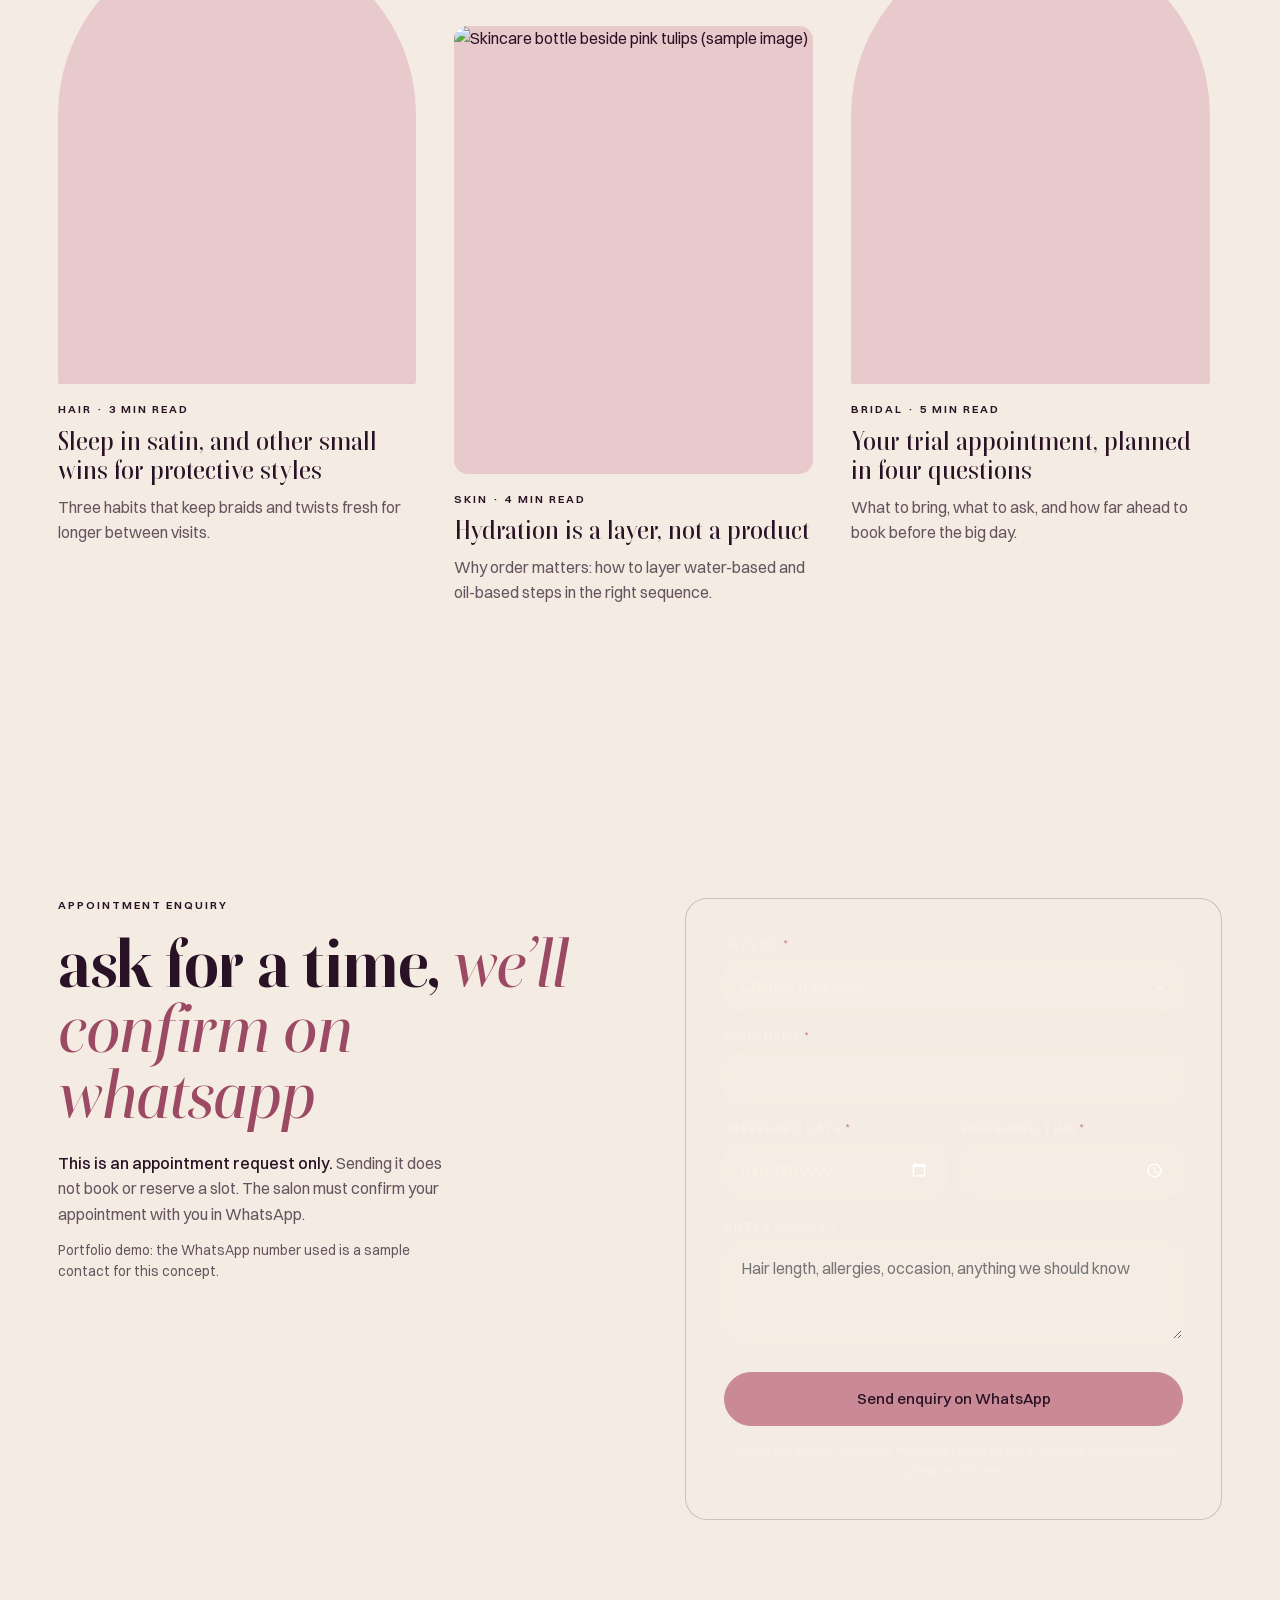
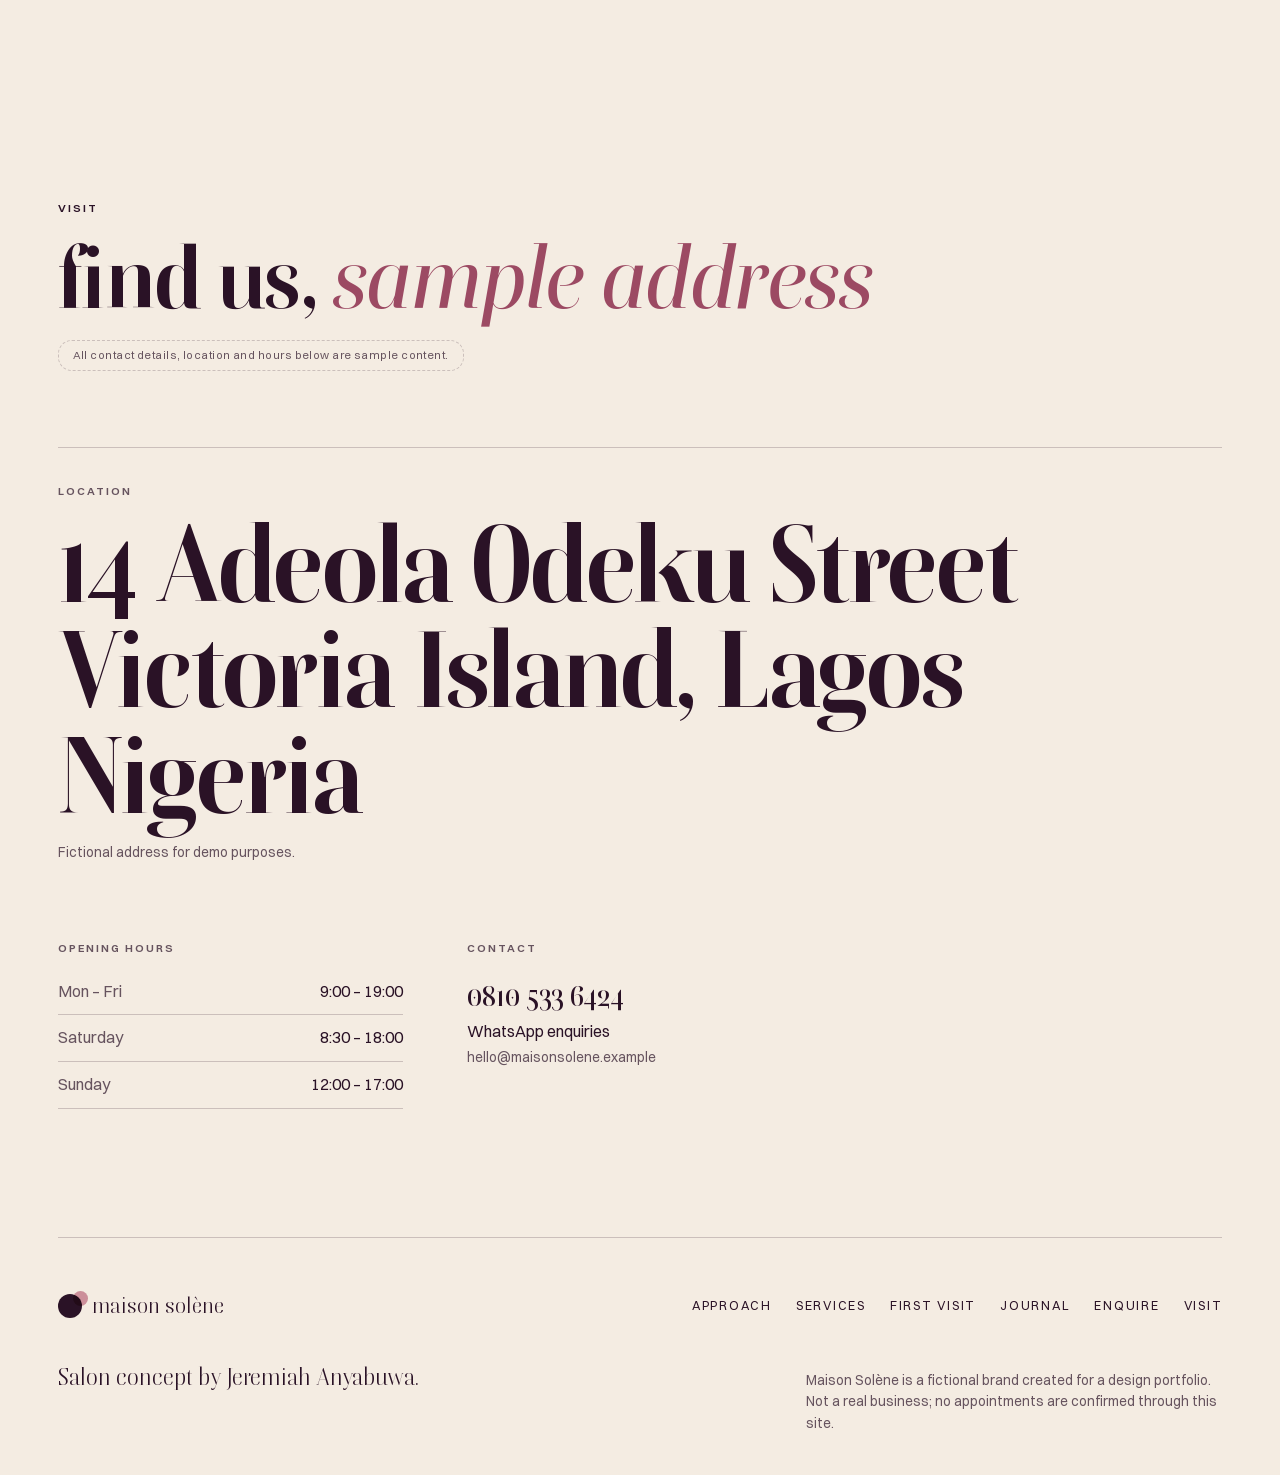
==== commit d19c4b0b: "Compact swipeable reviews, horizontal journal, marquee, bold Boska headings, drop monospace labels C" ====
--- a/index.html
+++ b/index.html
@@ -7,7 +7,7 @@
 <meta name="description" content="Maison Solène is a sample salon and spa website concept: hair, skin, nails, body, smile, brows, makeup and bridal. Design demo by Jeremiah Anyabuwa.">
 <meta name="theme-color" content="#f4ece2">
 <link rel="icon" href="data:image/svg+xml,%3Csvg xmlns='http://www.w3.org/2000/svg' viewBox='0 0 32 32'%3E%3Ccircle cx='16' cy='16' r='16' fill='%232a1226'/%3E%3Ccircle cx='20' cy='13' r='7' fill='%23d9a0a8'/%3E%3C/svg%3E">
-<link rel="preload" href="fonts/boska-300.woff2" as="font" type="font/woff2" crossorigin>
+<link rel="preload" href="fonts/boska-700.woff2" as="font" type="font/woff2" crossorigin>
 <link rel="stylesheet" href="fonts/fonts.css">
 <script>document.documentElement.classList.add('js')</script>
 <link rel="stylesheet" href="styles.css">
@@ -50,6 +50,8 @@
     <p class="demo-note">Portfolio concept · sample content, not a real business</p>
     <p class="scroll-cue" aria-hidden="true">scroll</p>
   </section>
+
+  <div class="marquee" aria-hidden="true"><div class="marquee-track"><span>hair</span><span>skin</span><span>nails</span><span>body</span><span>smile</span><span>brows &amp; lashes</span><span>makeup</span><span>bridal</span><span>hair</span><span>skin</span><span>nails</span><span>body</span><span>smile</span><span>brows &amp; lashes</span><span>makeup</span><span>bridal</span><span>hair</span><span>skin</span><span>nails</span><span>body</span><span>smile</span><span>brows &amp; lashes</span><span>makeup</span><span>bridal</span><span>hair</span><span>skin</span><span>nails</span><span>body</span><span>smile</span><span>brows &amp; lashes</span><span>makeup</span><span>bridal</span></div></div>
 
   <!-- APPROACH -->
   <section class="approach" id="approach" data-theme="light" aria-labelledby="approach-label">
@@ -104,7 +106,7 @@
       <h2 id="t-title" data-split="words">the <em>guest book</em></h2>
       <p class="sample-tag">Sample reviews and ratings written for this concept. They are not real guests or real data.</p>
     </div>
-    <div class="gb-grid">
+    <div class="gb-top">
       <aside class="gb-summary" aria-label="Rating summary (sample)">
         <p class="gb-score"><span id="gbScore">4.9</span><small>/ 5</small></p>
         <p class="gb-stars" aria-hidden="true">★★★★★</p>
@@ -117,8 +119,9 @@
           <li><span>1</span><i style="--w:0%"></i><b>0%</b></li>
         </ul>
         <p class="gb-rec"><b>98%</b> would book again</p>
-        <p class="mono gb-filter-label" id="gbFilterLabel">filter by service</p>
-        <div class="gb-chips" role="group" aria-labelledby="gbFilterLabel">
+      </aside>
+      <div class="gb-controls">
+        <div class="gb-chips" role="group" aria-label="Filter reviews by service">
           <button type="button" class="chip" data-filter="all" aria-pressed="true">all</button>
           <button type="button" class="chip" data-filter="hair" aria-pressed="false">hair</button>
           <button type="button" class="chip" data-filter="skin" aria-pressed="false">skin</button>
@@ -127,9 +130,10 @@
           <button type="button" class="chip" data-filter="brows" aria-pressed="false">brows &amp; lashes</button>
           <button type="button" class="chip" data-filter="bridal" aria-pressed="false">bridal</button>
         </div>
-      </aside>
-
-      <ol class="gb-list" id="gbList">
+        <div class="gb-nav"><button type="button" id="gbPrev" aria-label="Previous reviews">←</button><button type="button" id="gbNext" aria-label="Next reviews">→</button></div>
+      </div>
+    </div>
+    <ol class="gb-list" id="gbList" tabindex="0" aria-label="Sample guest reviews, scroll sideways">
         <li class="review" data-cat="hair">
           <header><span class="mono">hair · silk press</span><span class="gb-meta"><span class="gb-rate" role="img" aria-label="5 out of 5">★★★★★</span><span class="mono">sep 2026</span></span></header>
           <blockquote>She asked how I wash my hair at home before she picked up a comb. The press held for two full weeks, even through Lagos humidity.</blockquote>
@@ -163,8 +167,7 @@
           <blockquote>She mapped my brows before touching them and showed me the shape in the mirror. The lash lift still looks natural a month on.</blockquote>
           <footer><span class="who"><i aria-hidden="true">Z</i>Zainab M.</span><span class="mono verified">visit confirmed · sample</span></footer>
         </li>
-      </ol>
-    </div>
+    </ol>
   </section>
 
   <!-- JOURNAL -->
--- a/fonts/fonts.css
+++ b/fonts/fonts.css
@@ -4,7 +4,7 @@
 @font-face{font-family:"Switzer";font-style:normal;font-weight:400;font-display:swap;src:url(switzer-400.woff2) format("woff2")}
 @font-face{font-family:"Switzer";font-style:normal;font-weight:500;font-display:swap;src:url(switzer-500.woff2) format("woff2")}
 @font-face{font-family:"Switzer";font-style:normal;font-weight:600;font-display:swap;src:url(switzer-600.woff2) format("woff2")}
-@font-face{font-family:"DM Mono";font-style:normal;font-weight:400;font-display:swap;src:url(dm-mono-400.woff2) format("woff2");unicode-range:U+0000-00FF, U+0131, U+0152-0153, U+02BB-02BC, U+02C6, U+02DA, U+02DC, U+0304, U+0308, U+0329, U+2000-206F, U+20AC, U+2122, U+2191, U+2193, U+2212, U+2215, U+FEFF, U+FFFD}
-@font-face{font-family:"DM Mono";font-style:normal;font-weight:500;font-display:swap;src:url(dm-mono-500.woff2) format("woff2");unicode-range:U+0000-00FF, U+0131, U+0152-0153, U+02BB-02BC, U+02C6, U+02DA, U+02DC, U+0304, U+0308, U+0329, U+2000-206F, U+20AC, U+2122, U+2191, U+2193, U+2212, U+2215, U+FEFF, U+FFFD}
 @font-face{font-family:"Boska";font-style:italic;font-weight:500;font-display:swap;src:url(boska-500-italic.woff2) format("woff2")}
 @font-face{font-family:"Boska";font-style:normal;font-weight:700;font-display:swap;src:url(boska-700.woff2) format("woff2")}
+@font-face{font-family:"Boska";font-style:normal;font-weight:500;font-display:swap;src:url(boska-500.woff2) format("woff2")}
+@font-face{font-family:"Boska";font-style:italic;font-weight:700;font-display:swap;src:url(boska-700-italic.woff2) format("woff2")}
--- a/styles.css
+++ b/styles.css
@@ -12,7 +12,7 @@
   --line:rgba(42,18,38,.2);
   --display:"Boska",Georgia,"Times New Roman",serif;
   --body:"Switzer",system-ui,-apple-system,"Segoe UI",sans-serif;
-  --mono:"DM Mono",ui-monospace,Menlo,Consolas,monospace;
+  --mono:"Switzer",system-ui,-apple-system,"Segoe UI",sans-serif;
   --pad:20px;
 }
 body.is-dark{--accent:#e6adb8;--barbg:rgba(30,12,28,.65);--fg:#f7f1e8;--muted:rgba(247,241,232,.74);--line:rgba(247,241,232,.26)}
@@ -34,11 +34,11 @@
 #gl{position:fixed;inset:0;width:100%;height:100vh;height:100dvh;z-index:-1;pointer-events:none;background:linear-gradient(160deg,#f4ece2,#eccfcf 60%,#e8c9cc)}
 
 /* type */
-h1,h2,h3{font-family:var(--display);font-weight:300;margin:0}
+h1,h2,h3{font-family:var(--display);font-weight:500;margin:0}
 h2{font-size:clamp(2.7rem,12.5vw,4.2rem);line-height:.98;letter-spacing:-.02em}
 h3{font-size:1.5rem;line-height:1.15}
 em{font-style:italic;font-weight:400;color:var(--accent);transition:color .7s}
-.mono{font:400 .74rem/1.4 var(--mono);letter-spacing:.14em;text-transform:uppercase;margin:0}
+.mono{font:600 .7rem/1.4 var(--mono);letter-spacing:.18em;text-transform:uppercase;margin:0}
 .sample-tag{display:inline-block;font:400 .7rem/1.45 var(--mono);letter-spacing:.04em;color:var(--muted);border:1px dashed var(--line);border-radius:14px;padding:6px 14px;margin:20px 0 0}
 .small{font-size:.85rem;color:var(--muted)}
 .head{padding:0 var(--pad);margin-bottom:40px}
@@ -71,7 +71,7 @@
 /* mobile menu = full-screen overlay (fixed to the viewport; the header itself is never transformed) */
 .nav{position:fixed;inset:0;z-index:1;display:flex;flex-direction:column;justify-content:center;align-items:flex-start;gap:6px;padding:90px var(--pad) calc(40px + env(safe-area-inset-bottom));background:var(--plum);color:var(--ivory);opacity:0;visibility:hidden;transition:opacity .45s ease,visibility .45s}
 .nav.open{opacity:1;visibility:visible}
-.nav a{font-family:var(--display);font-weight:300;font-size:clamp(2.3rem,11vw,3.2rem);line-height:1.1;text-decoration:none;text-transform:lowercase;letter-spacing:-.01em;padding:4px 0;transform:translateY(24px);opacity:0;transition:transform .6s cubic-bezier(.2,.7,.2,1),opacity .6s}
+.nav a{font-family:var(--display);font-weight:500;font-size:clamp(2.3rem,11vw,3.2rem);line-height:1.1;text-decoration:none;text-transform:lowercase;letter-spacing:-.01em;padding:4px 0;transform:translateY(24px);opacity:0;transition:transform .6s cubic-bezier(.2,.7,.2,1),opacity .6s}
 .nav.open a{transform:none;opacity:1}
 .nav.open a:nth-child(2){transition-delay:.05s}
 .nav.open a:nth-child(3){transition-delay:.1s}
@@ -92,7 +92,7 @@
 .hl-1{align-self:flex-start}
 .hl-2{align-self:flex-end;text-align:right;margin-top:.02em}
 .hero-foot{display:grid;gap:22px;margin:36px 0 44px}
-.tagline{margin:0;font-family:var(--display);font-weight:300;font-size:clamp(1.9rem,8vw,2.8rem);line-height:1.02;letter-spacing:-.02em}
+.tagline{margin:0;font-family:var(--display);font-weight:500;font-size:clamp(1.9rem,8vw,2.8rem);line-height:1.02;letter-spacing:-.02em}
 .hero-side{display:grid;gap:16px;justify-items:start}
 .lede{margin:0;font-size:1.02rem;color:var(--muted);max-width:30rem}
 .demo-note,.scroll-cue{position:absolute;bottom:14px;margin:0;font:400 .62rem/1.3 var(--mono);letter-spacing:.08em;text-transform:uppercase;color:var(--muted)}
@@ -104,14 +104,14 @@
 .js .intro{position:fixed;inset:0;z-index:200;display:flex;flex-direction:column;align-items:center;justify-content:center;gap:18px;background:var(--plum);color:var(--ivory);text-align:center;padding:0 20px;animation:introSafety 0s 5s forwards}
 .intro-mark{width:44px;height:44px;border-radius:50%;background:var(--ivory);position:relative}
 .intro-mark::after{content:"";position:absolute;width:28px;height:28px;border-radius:50%;background:var(--rose);top:-6px;right:-12px;mix-blend-mode:multiply}
-.intro-name{font-family:var(--display);font-weight:300;font-size:clamp(3rem,15vw,7rem);line-height:1;letter-spacing:-.03em;overflow:hidden}
+.intro-name{font-family:var(--display);font-weight:500;font-size:clamp(3rem,15vw,7rem);line-height:1;letter-spacing:-.03em;overflow:hidden}
 .intro-sub{font:400 .68rem var(--mono);letter-spacing:.2em;text-transform:uppercase;color:var(--rose-soft)}
 @keyframes introSafety{to{visibility:hidden;pointer-events:none}}
 
 /* APPROACH */
 .approach{position:relative;padding:90px var(--pad) 70px}
 .approach>.mono{margin-bottom:26px}
-.statement{margin:0;font-family:var(--display);font-weight:300;font-size:clamp(1.8rem,7.6vw,2.6rem);line-height:1.14;letter-spacing:-.01em}
+.statement{margin:0;font-family:var(--display);font-weight:500;font-size:clamp(1.8rem,7.6vw,2.6rem);line-height:1.14;letter-spacing:-.01em}
 .float{position:relative;margin:0;overflow:hidden;border-radius:999px 999px 12px 12px;background:var(--rose-soft)}
 .float img{width:100%;height:100%;object-fit:cover}
 .float figcaption,.fv-art figcaption{position:absolute;left:0;right:0;bottom:12px;text-align:center;font:400 .58rem var(--mono);letter-spacing:.16em;text-transform:uppercase;color:#fff;text-shadow:0 1px 8px rgba(42,18,38,.75)}
@@ -128,7 +128,7 @@
 .cat{border-top:1px solid var(--line)}
 .menu li.cat:last-child{border-bottom:1px solid var(--line)}
 .cat-btn{width:100%;min-height:72px;display:flex;align-items:center;justify-content:space-between;gap:16px;background:none;border:0;padding:14px 0;color:inherit;text-align:left;cursor:pointer}
-.cat-name{font-family:var(--display);font-weight:300;font-size:clamp(2.4rem,11.5vw,3.6rem);line-height:1.02;letter-spacing:-.02em;transition:transform .6s cubic-bezier(.2,.7,.2,1)}
+.cat-name{font-family:var(--display);font-weight:500;font-size:clamp(2.4rem,11.5vw,3.6rem);line-height:1.02;letter-spacing:-.02em;transition:transform .6s cubic-bezier(.2,.7,.2,1)}
 .cat-btn[aria-expanded="true"] .cat-name{transform:translateX(10px)}
 .cat-plus{display:flex;align-items:center;gap:12px;font:400 .76rem var(--mono);letter-spacing:.14em;text-transform:uppercase;white-space:nowrap}
 .cat-plus span{display:none}
@@ -161,64 +161,81 @@
 .fv-list li{padding:14px 0 14px 28px;border-bottom:1px solid var(--line);position:relative}
 .fv-list li::before{content:"";position:absolute;left:4px;top:1.35em;width:8px;height:8px;border-radius:50%;background:var(--accent)}
 .fv-price{display:flex;align-items:baseline;flex-wrap:wrap;gap:6px 14px;margin:0 0 26px}
-.fv-price span{font-family:var(--display);font-weight:300;font-size:3.8rem;line-height:.95}
+.fv-price span{font-family:var(--display);font-weight:500;font-size:3.8rem;line-height:.95}
 .fv-price s{color:var(--muted)}
 .fv-price small{font:400 .7rem var(--mono);letter-spacing:.05em;color:var(--muted)}
 
 
-/* GUEST BOOK: rating summary + filterable ledger of reviews with owner replies */
-.guestbook{padding:70px 0}
-.gb-grid{display:grid;gap:36px;padding:0 var(--pad)}
-.gb-score{display:flex;align-items:baseline;gap:10px;margin:0;font-family:var(--display);font-weight:700;font-size:clamp(5.5rem,30vw,9rem);line-height:.8;letter-spacing:-.05em}
-.gb-score small{font:400 .8rem var(--mono);letter-spacing:.12em;color:var(--muted)}
-.gb-stars{margin:14px 0 0;color:var(--accent);letter-spacing:.18em;font-size:1.1rem}
-.gb-count{margin:6px 0 22px;font:400 .74rem var(--mono);letter-spacing:.1em;text-transform:uppercase;color:var(--muted)}
-.gb-bars{list-style:none;margin:0 0 22px;padding:0;display:grid;gap:8px;max-width:22rem}
-.gb-bars li{display:grid;grid-template-columns:14px 1fr 36px;align-items:center;gap:12px;font:400 .76rem var(--mono);color:var(--muted)}
-.gb-bars i{display:block;height:6px;border-radius:99px;background:var(--line);position:relative;overflow:hidden}
-.gb-bars i::after{content:"";position:absolute;inset:0;width:var(--w);background:var(--accent);border-radius:99px;transform-origin:left;transform:scaleX(var(--k,1))}
-.gb-bars b{font-weight:400;text-align:right}
-.gb-rec{margin:0 0 28px;color:var(--muted)}
-.gb-rec b{font-family:var(--display);font-weight:700;font-size:1.8rem;color:var(--fg);margin-right:6px}
-.gb-filter-label{margin-bottom:12px;color:var(--muted)}
-.gb-chips{display:flex;gap:8px;overflow-x:auto;margin:0 calc(var(--pad) * -1);padding:2px var(--pad) 8px;scrollbar-width:none;-webkit-overflow-scrolling:touch}
+/* GUEST BOOK: compact summary strip + swipeable review cards */
+.guestbook{padding:56px 0 64px}
+.guestbook .head{margin-bottom:26px}
+.gb-top{display:grid;gap:22px;padding:0 var(--pad);margin-bottom:26px}
+.gb-summary{display:grid;grid-template-columns:auto 1fr;gap:6px 22px;align-items:center}
+.gb-score{grid-row:1 / span 3;display:flex;align-items:baseline;gap:6px;margin:0;font-family:var(--display);font-weight:700;font-size:clamp(4.6rem,22vw,6.6rem);line-height:.8;letter-spacing:-.05em}
+.gb-score small{font:600 .7rem var(--mono);letter-spacing:.12em;color:var(--muted)}
+.gb-stars{margin:0;color:var(--accent);letter-spacing:.16em;font-size:.95rem;grid-column:2}
+.gb-count{margin:0;font:500 .7rem var(--mono);letter-spacing:.1em;text-transform:uppercase;color:var(--muted);grid-column:2}
+.gb-rec{margin:0;color:var(--muted);font-size:.9rem;grid-column:2}
+.gb-rec b{font-family:var(--display);font-weight:700;font-size:1.3rem;color:var(--fg);margin-right:6px}
+.gb-bars{display:none}
+.gb-controls{display:flex;align-items:center;gap:14px}
+.gb-chips{display:flex;gap:8px;overflow-x:auto;margin:0 calc(var(--pad) * -1);padding:2px var(--pad) 6px;scrollbar-width:none;-webkit-overflow-scrolling:touch;flex:1}
 .gb-chips::-webkit-scrollbar{display:none}
-.chip{flex:none;min-height:44px;padding:0 18px;border-radius:99px;border:1px solid var(--line);background:transparent;color:inherit;font:400 .78rem var(--mono);letter-spacing:.08em;text-transform:lowercase;cursor:pointer;transition:background .3s,color .3s,border-color .3s}
+.chip{flex:none;min-height:42px;padding:0 16px;border-radius:99px;border:1px solid var(--line);background:transparent;color:inherit;font:600 .7rem var(--mono);letter-spacing:.14em;text-transform:uppercase;cursor:pointer;transition:background .3s,color .3s,border-color .3s}
 .chip[aria-pressed="true"]{background:var(--fg);color:var(--ivory);border-color:var(--fg)}
 body.is-dark .chip[aria-pressed="true"]{color:var(--plum)}
-.gb-list{list-style:none;margin:0;padding:0;border-top:1px solid var(--line)}
-.review{padding:26px 0 30px;border-bottom:1px solid var(--line)}
+.gb-nav{display:none}
+.gb-list{list-style:none;margin:0;padding:4px var(--pad) 10px;display:flex;gap:14px;overflow-x:auto;scroll-snap-type:x mandatory;scroll-padding:0 var(--pad);scrollbar-width:none;-webkit-overflow-scrolling:touch;overscroll-behavior-x:contain}
+.gb-list::-webkit-scrollbar{display:none}
+.review{flex:0 0 min(84vw,340px);scroll-snap-align:start;display:flex;flex-direction:column;gap:14px;padding:20px 20px 18px;border:1px solid var(--line);border-radius:22px;background:rgba(255,255,255,.14);backdrop-filter:blur(6px);-webkit-backdrop-filter:blur(6px)}
+body.is-dark .review{background:rgba(255,255,255,.05)}
 .review[hidden]{display:none}
-.review>header{display:flex;justify-content:space-between;align-items:center;gap:12px;color:var(--muted)}
-.gb-meta{display:flex;align-items:center;gap:14px}
-.gb-rate{color:var(--accent);letter-spacing:.12em;font-size:.85rem}
+.review>header{display:flex;justify-content:space-between;align-items:center;gap:10px;color:var(--muted)}
+.review>header .mono{font-size:.62rem}
+.gb-meta{display:flex;align-items:center;gap:10px}
+.gb-rate{color:var(--accent);letter-spacing:.1em;font-size:.78rem}
 .gb-rate .off{opacity:.25}
-.review blockquote{margin:16px 0 20px;font-family:var(--display);font-weight:300;font-size:clamp(1.6rem,6.4vw,2.1rem);line-height:1.18;letter-spacing:-.01em;max-width:30em}
-.review>footer{display:flex;justify-content:space-between;align-items:center;gap:12px;flex-wrap:wrap}
-.who{display:inline-flex;align-items:center;gap:12px;font-weight:500}
-.who i{font-style:normal;display:inline-grid;place-items:center;width:36px;height:36px;border-radius:50%;background:var(--fg);color:var(--ivory);font:700 1rem var(--display)}
+.review blockquote{margin:0;font-family:var(--display);font-weight:500;font-size:1.28rem;line-height:1.22;letter-spacing:-.005em}
+.review>footer{margin-top:auto;display:flex;justify-content:space-between;align-items:center;gap:10px;flex-wrap:wrap}
+.who{display:inline-flex;align-items:center;gap:10px;font-weight:500;font-size:.92rem}
+.who i{font-style:normal;display:inline-grid;place-items:center;width:30px;height:30px;border-radius:50%;background:var(--fg);color:var(--ivory);font:700 .85rem var(--display)}
 body.is-dark .who i{color:var(--plum)}
-.verified{color:var(--muted);font-size:.66rem}
-.reply{margin:20px 0 0;padding:4px 0 4px 18px;border-left:2px solid var(--accent);color:var(--muted);font-size:.95rem;max-width:44em}
-.reply b{display:block;margin-bottom:4px;font:500 .68rem var(--mono);letter-spacing:.12em;text-transform:uppercase;color:var(--accent)}
+.verified{color:var(--muted);font-size:.58rem!important}
+.reply{margin:0;padding:2px 0 2px 12px;border-left:2px solid var(--accent);color:var(--muted);font-size:.84rem;line-height:1.45}
+.reply b{display:block;margin-bottom:2px;font:600 .6rem var(--mono);letter-spacing:.14em;text-transform:uppercase;color:var(--accent)}
 
 @media (min-width:901px){
-  .guestbook{padding:clamp(80px,10vw,150px) 0}
-  .gb-grid{grid-template-columns:minmax(0,.62fr) minmax(0,1.38fr);gap:clamp(40px,7vw,120px);align-items:start}
-  .gb-summary{position:sticky;top:110px}
-  .gb-score{font-size:clamp(7rem,12vw,12rem)}
-  .gb-chips{flex-wrap:wrap;overflow:visible;margin:0;padding:0}
-  .review{padding:34px 0 38px}
-  .review blockquote{font-size:clamp(1.9rem,2.8vw,2.7rem)}
+  .guestbook{padding:clamp(70px,8vw,110px) 0}
+  .gb-top{grid-template-columns:auto 1fr;gap:clamp(30px,5vw,80px);align-items:center}
+  .gb-summary{grid-template-columns:auto auto auto;gap:0 clamp(20px,3vw,44px);grid-auto-flow:row;align-items:center}
+  .gb-score{grid-row:1 / span 3;font-size:clamp(5.6rem,8vw,8rem)}
+  .gb-stars,.gb-count,.gb-rec{grid-column:2}
+  .gb-bars{display:grid;grid-column:3;grid-row:1 / span 3;gap:6px;min-width:15rem;list-style:none;margin:0;padding:0}
+  .gb-bars li{display:grid;grid-template-columns:12px 1fr 32px;align-items:center;gap:10px;font:600 .68rem var(--mono);color:var(--muted)}
+  .gb-bars i{display:block;height:5px;border-radius:99px;background:var(--line);position:relative;overflow:hidden}
+  .gb-bars i::after{content:"";position:absolute;inset:0;width:var(--w);background:var(--accent);border-radius:99px;transform-origin:left;transform:scaleX(var(--k,1))}
+  .gb-bars b{font-weight:500;text-align:right}
+  .gb-controls{justify-self:end}
+  .gb-chips{flex-wrap:wrap;overflow:visible;margin:0;padding:0;justify-content:flex-end}
+  .gb-nav{display:flex;gap:8px}
+  .gb-nav button{width:46px;height:46px;border-radius:50%;border:1px solid var(--line);background:transparent;color:inherit;font-size:1.1rem;cursor:pointer;transition:background .3s,color .3s}
+  .gb-nav button:hover{background:var(--fg);color:var(--ivory)}
+  .gb-list{gap:18px}
+  .review{flex-basis:clamp(320px,26vw,400px);padding:24px 24px 20px}
+  .review blockquote{font-size:1.4rem}
   .chip:hover{border-color:var(--fg)}
 }
 
-/* JOURNAL */
+/* JOURNAL: horizontal strip of tall covers */
 .journal{padding:70px 0}
-.articles{display:grid;gap:44px;padding:0 var(--pad)}
-.thumb-wrap{overflow:hidden;border-radius:14px;aspect-ratio:4/5;margin-bottom:18px;background:var(--rose-soft)}
+.articles{display:flex;gap:16px;overflow-x:auto;scroll-snap-type:x mandatory;padding:0 var(--pad) 10px;scroll-padding:0 var(--pad);scrollbar-width:none;-webkit-overflow-scrolling:touch}
+.articles::-webkit-scrollbar{display:none}
+.articles article{flex:0 0 min(76vw,360px);scroll-snap-align:start}
+.articles article:nth-child(2){margin-top:44px}
+.thumb-wrap{overflow:hidden;border-radius:999px 999px 14px 14px;aspect-ratio:4/5;margin-bottom:18px;background:var(--rose-soft)}
+.articles article:nth-child(2) .thumb-wrap{border-radius:14px}
 .thumb{width:100%;height:118%;object-fit:cover;will-change:transform}
-.articles article h3{margin:8px 0 10px;font-size:1.7rem;font-weight:400}
+.articles article h3{margin:8px 0 10px;font-size:1.6rem;font-weight:500}
 .articles article p:last-child{margin:0;color:var(--muted)}
 
 /* ENQUIRY */
@@ -256,12 +273,12 @@
 .visit{padding:70px 0}
 .visit-grid{display:grid;gap:30px;margin:0 var(--pad);padding-top:30px;border-top:1px solid var(--line)}
 .visit h3{margin-bottom:12px;color:var(--muted)}
-address{font-style:normal;font-family:var(--display);font-weight:300;font-size:1.65rem;line-height:1.2}
+address{font-style:normal;font-family:var(--display);font-weight:500;font-size:1.65rem;line-height:1.2}
 .hours{margin:0}
 .hours div{display:flex;justify-content:space-between;gap:16px;padding:10px 0;border-bottom:1px solid var(--line)}
 .hours dt{color:var(--muted)}
 .hours dd{margin:0}
-.phone{font-family:var(--display);font-weight:300;font-size:1.8rem;text-decoration:none}
+.phone{font-family:var(--display);font-weight:500;font-size:1.8rem;text-decoration:none}
 
 /* FOOTER */
 .site-footer{margin:0 var(--pad);padding:44px 0 calc(110px + env(safe-area-inset-bottom));border-top:1px solid var(--line)}
@@ -284,7 +301,6 @@
 @media (min-width:640px){
   :root{--pad:32px}
   .row{grid-template-columns:1fr 1fr;gap:16px}
-  .articles{grid-template-columns:repeat(2,1fr)}
   .pillars{grid-template-columns:repeat(3,1fr)}
   .svc{grid-template-columns:1fr auto auto;align-items:center}
   .svc-desc{grid-column:1;order:0;margin:0}
@@ -347,8 +363,10 @@
 
 
   .journal{padding:clamp(80px,10vw,150px) 0}
-  .articles{grid-template-columns:repeat(3,1fr);gap:clamp(20px,3vw,48px);align-items:start}
-  .articles article:nth-child(2){margin-top:clamp(40px,8vw,140px)}
+  .journal .head{text-align:right}
+  .articles{gap:clamp(20px,3vw,48px)}
+  .articles article{flex-basis:clamp(300px,28vw,420px)}
+  .articles article:nth-child(2){margin-top:clamp(40px,7vw,110px)}
   .articles article:hover h3{color:var(--accent)}
 
   .enquire{padding:clamp(90px,12vw,180px) var(--pad)}
@@ -384,3 +402,24 @@
 .hero h1{font-weight:700}
 .hero h1 em{font-weight:500}
 .intro-name{font-weight:700}
+
+/* visit: oversized address */
+.visit-grid>div:first-child{grid-column:1 / -1}
+.visit-grid address{font-weight:700;font-size:clamp(2.4rem,10.5vw,3.8rem);line-height:.98;letter-spacing:-.03em;margin-bottom:10px}
+
+/* marquee band between hero and approach */
+.marquee{overflow:hidden;white-space:nowrap;padding:18px 0;border-block:1px solid var(--line)}
+.marquee-track{display:inline-flex;gap:0;animation:marquee 46s linear infinite;will-change:transform}
+.marquee span{display:inline-flex;align-items:center;font-family:var(--display);font-weight:500;font-style:italic;font-size:clamp(1.8rem,7vw,3.6rem);line-height:1;padding:0 .5em;color:var(--fg)}
+.marquee span::after{content:"";width:.28em;height:.28em;border-radius:50%;background:var(--accent);margin-left:1em}
+@keyframes marquee{to{transform:translateX(-50%)}}
+
+/* bold section headings, matching the welcome screen */
+h2,.cat-name,.fv-price span,.nav a,.intro-name{font-weight:700}
+.nav a{font-weight:500}
+h2 em,.tagline em{font-weight:500}
+@media (min-width:901px){
+  .visit-grid address{font-size:clamp(4rem,8.4vw,8.4rem)}
+  .nav a{font-weight:inherit}
+}
+@media (prefers-reduced-motion:reduce){.marquee-track{animation:none}}
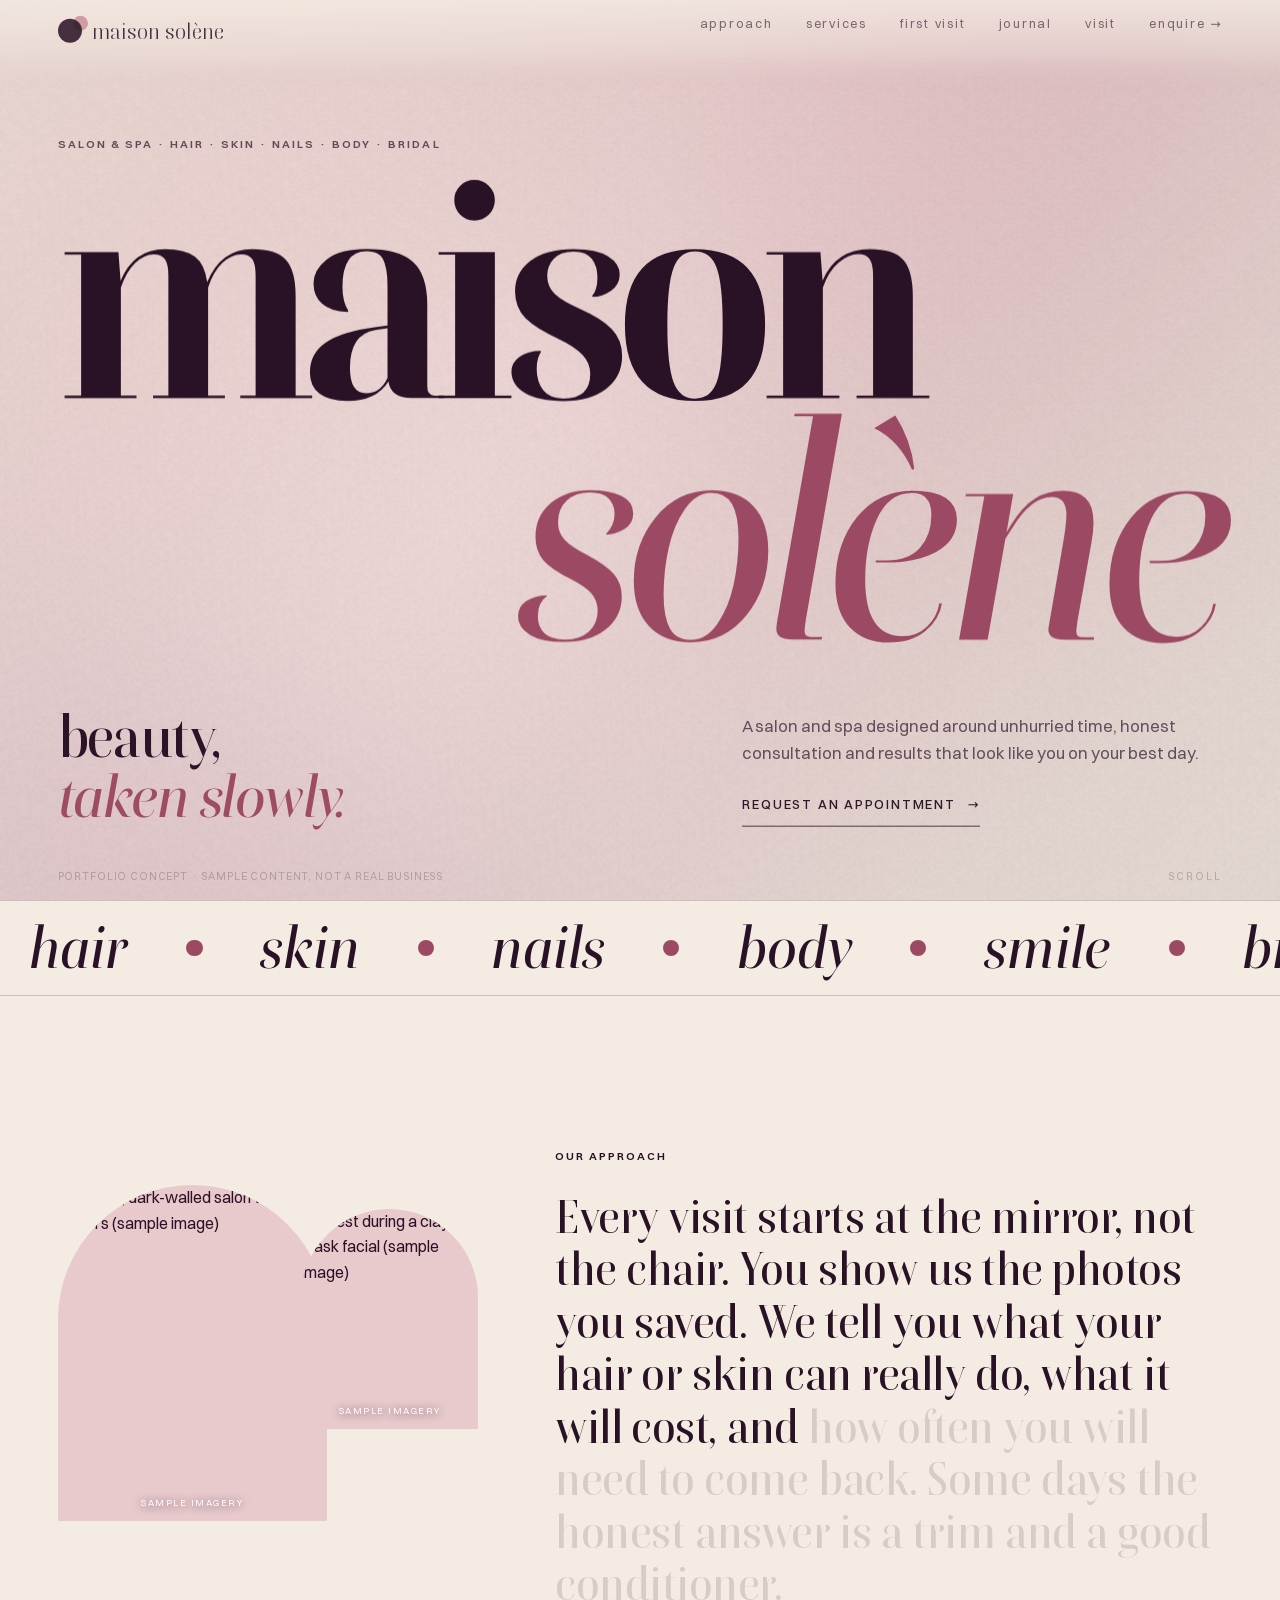
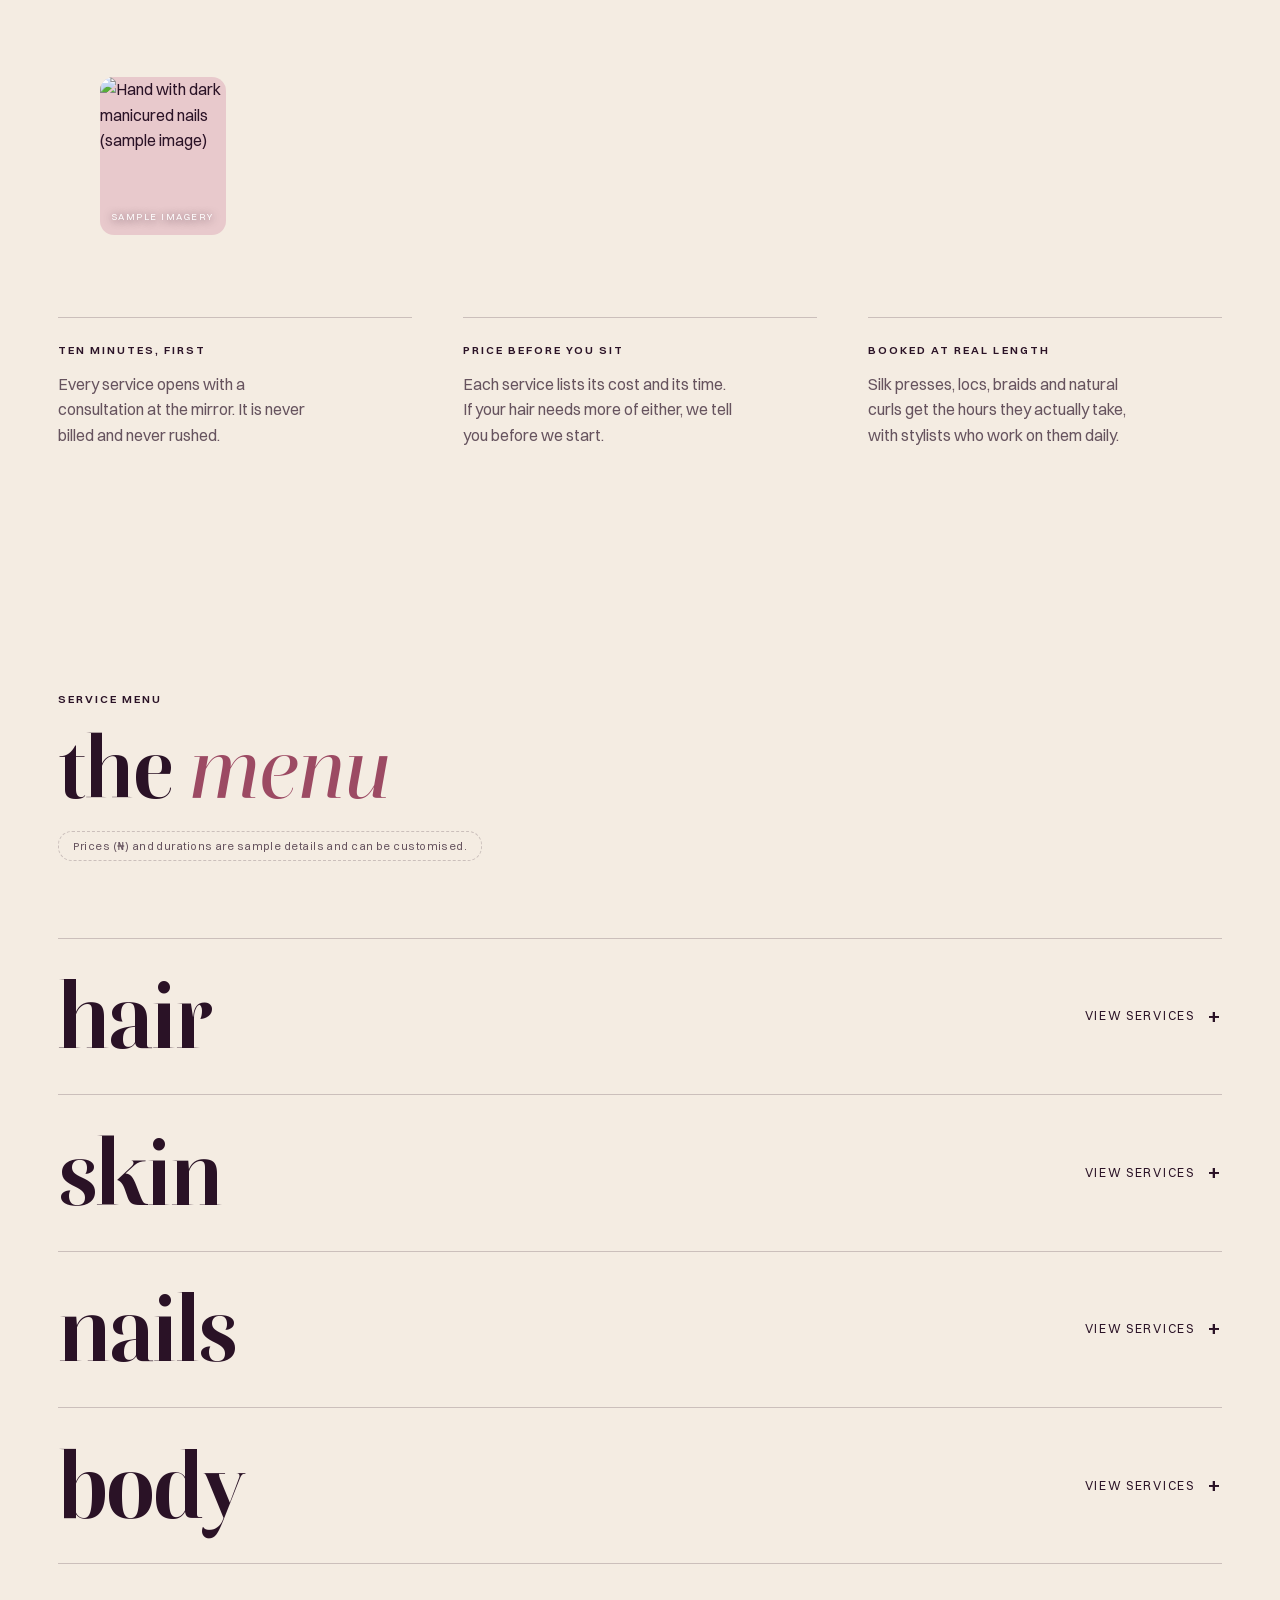
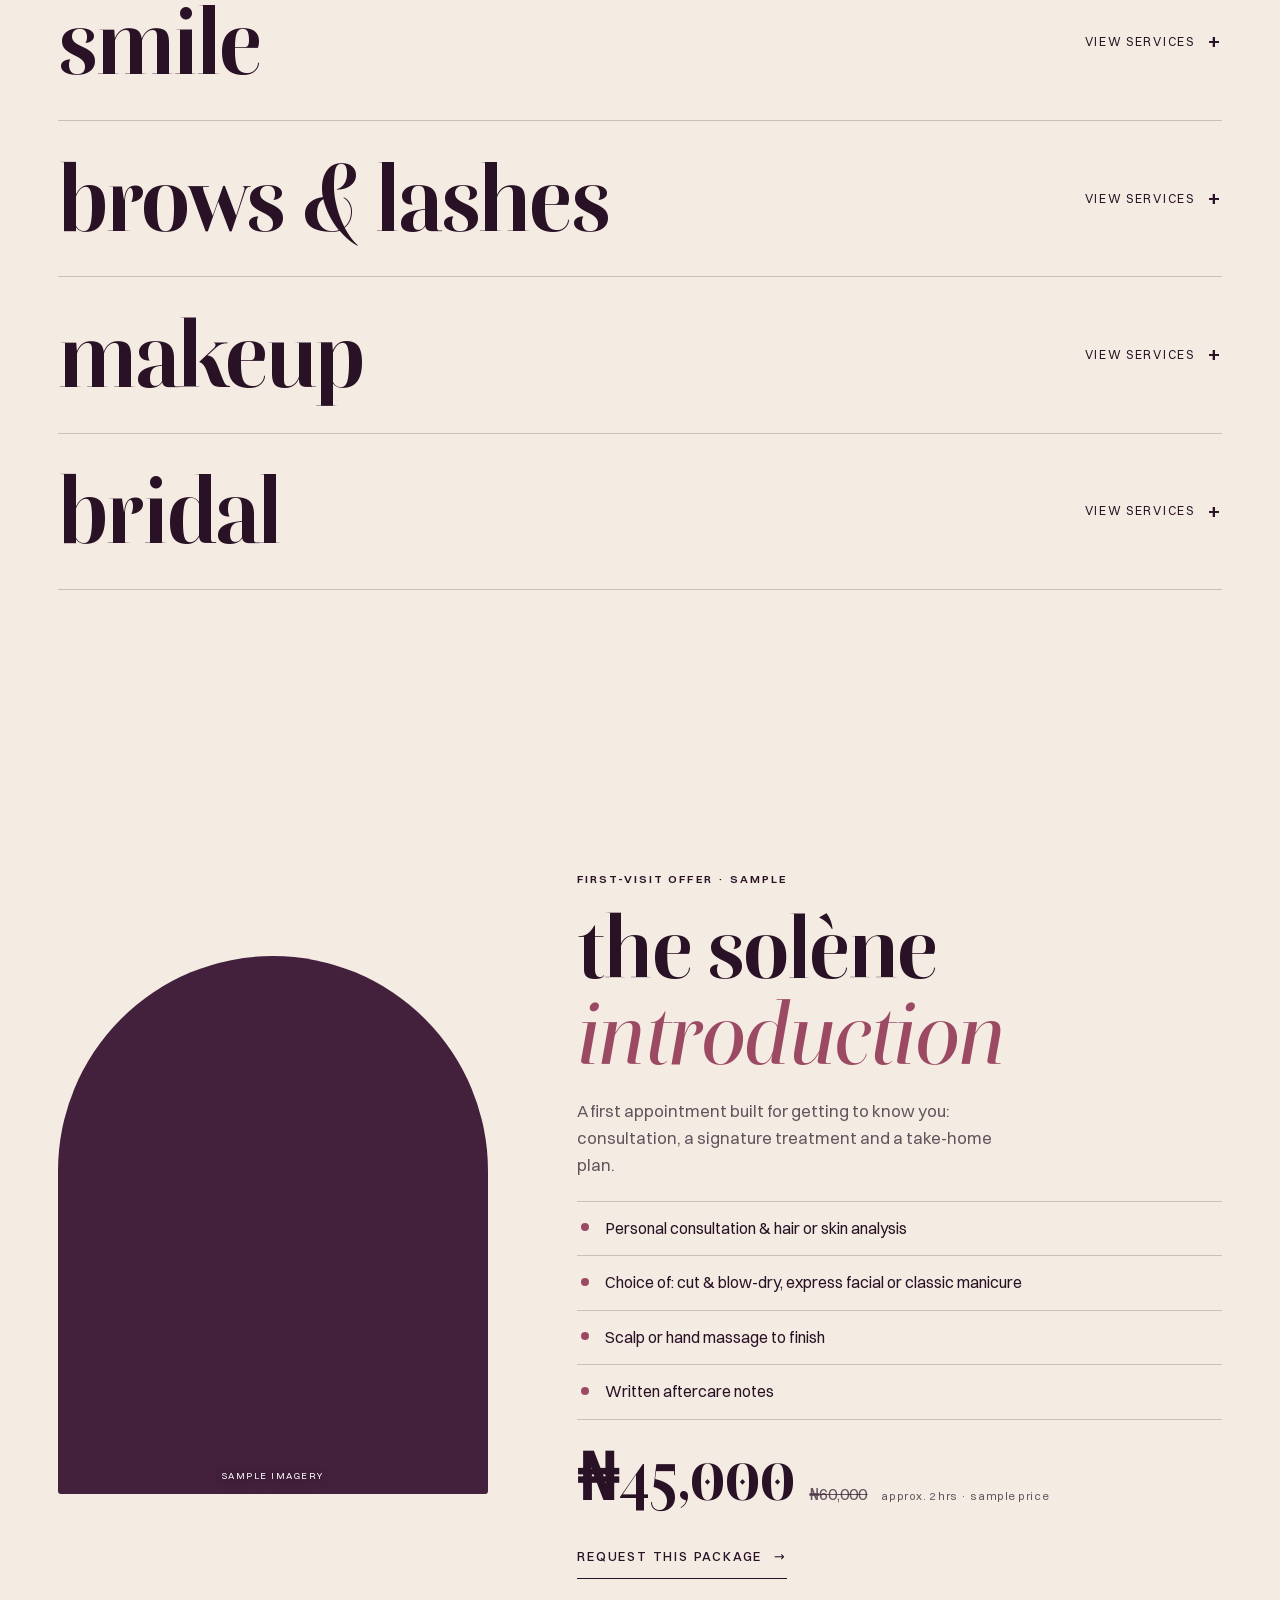
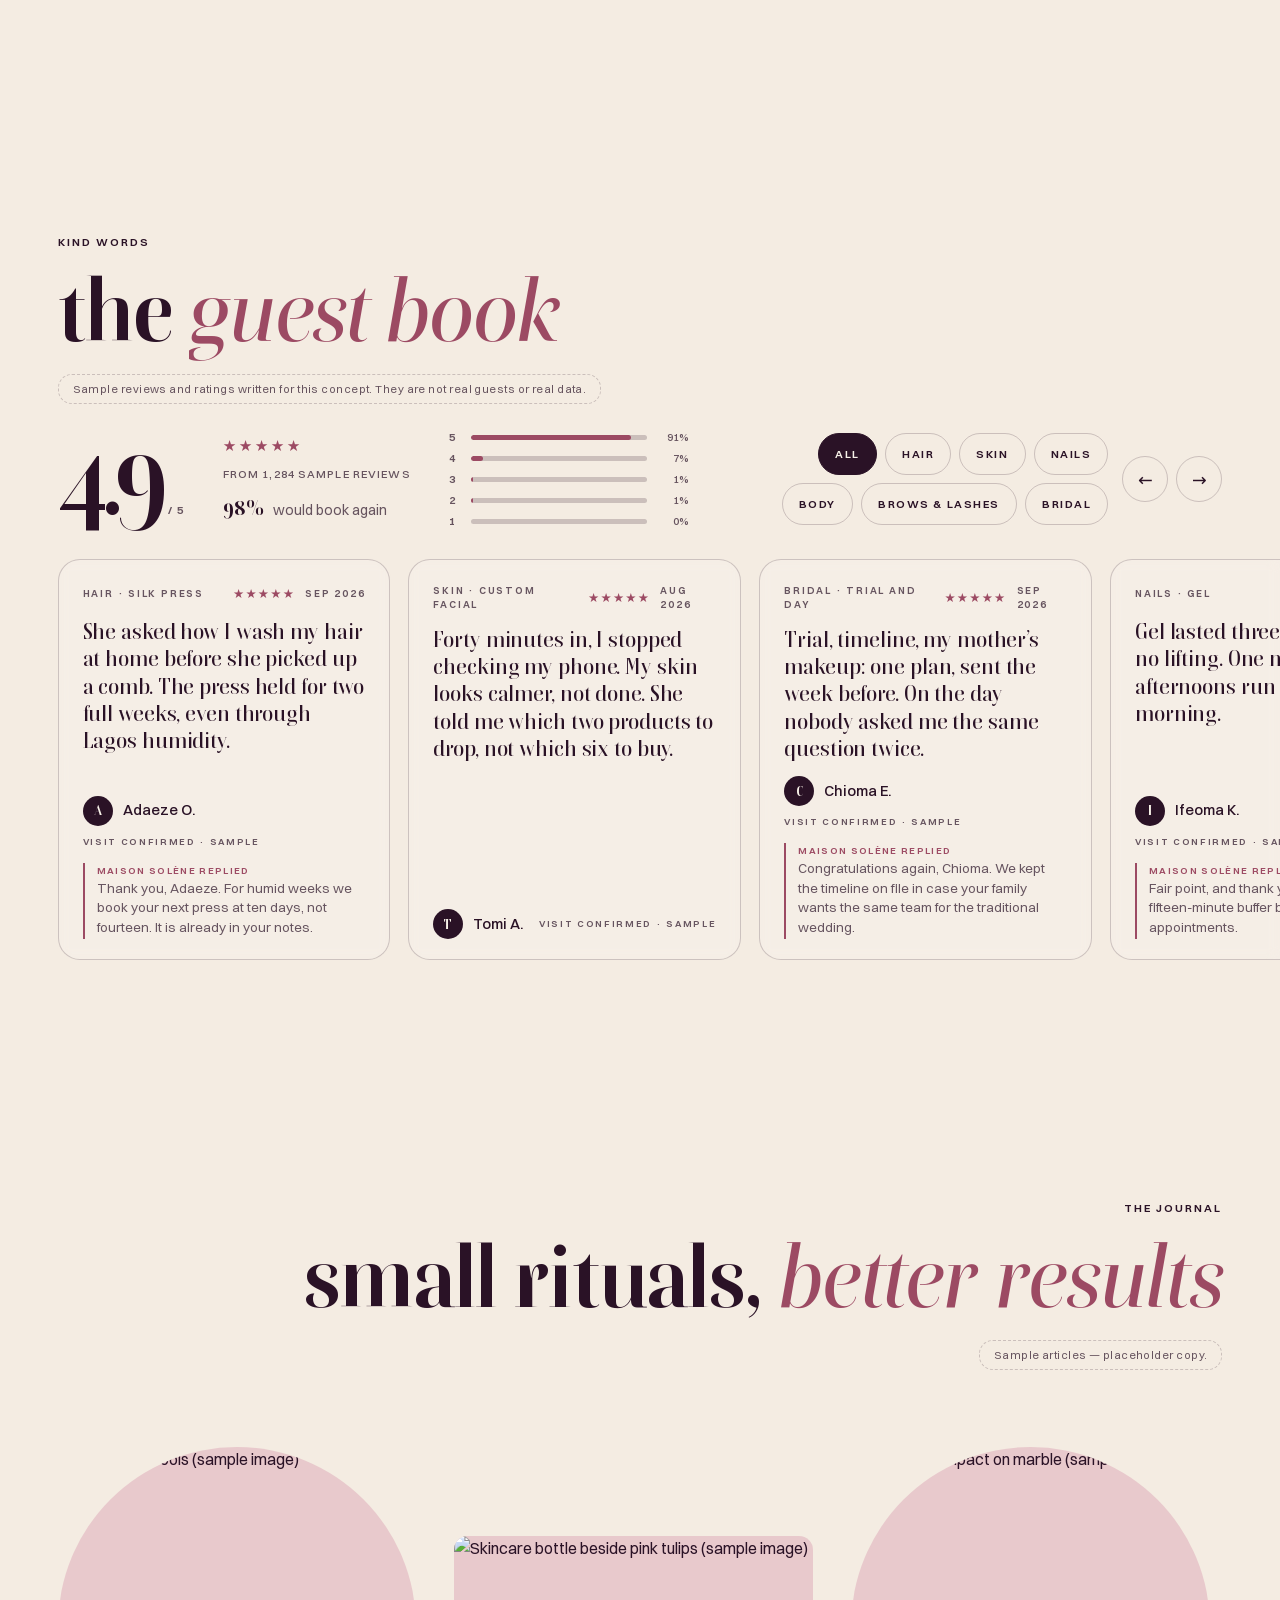
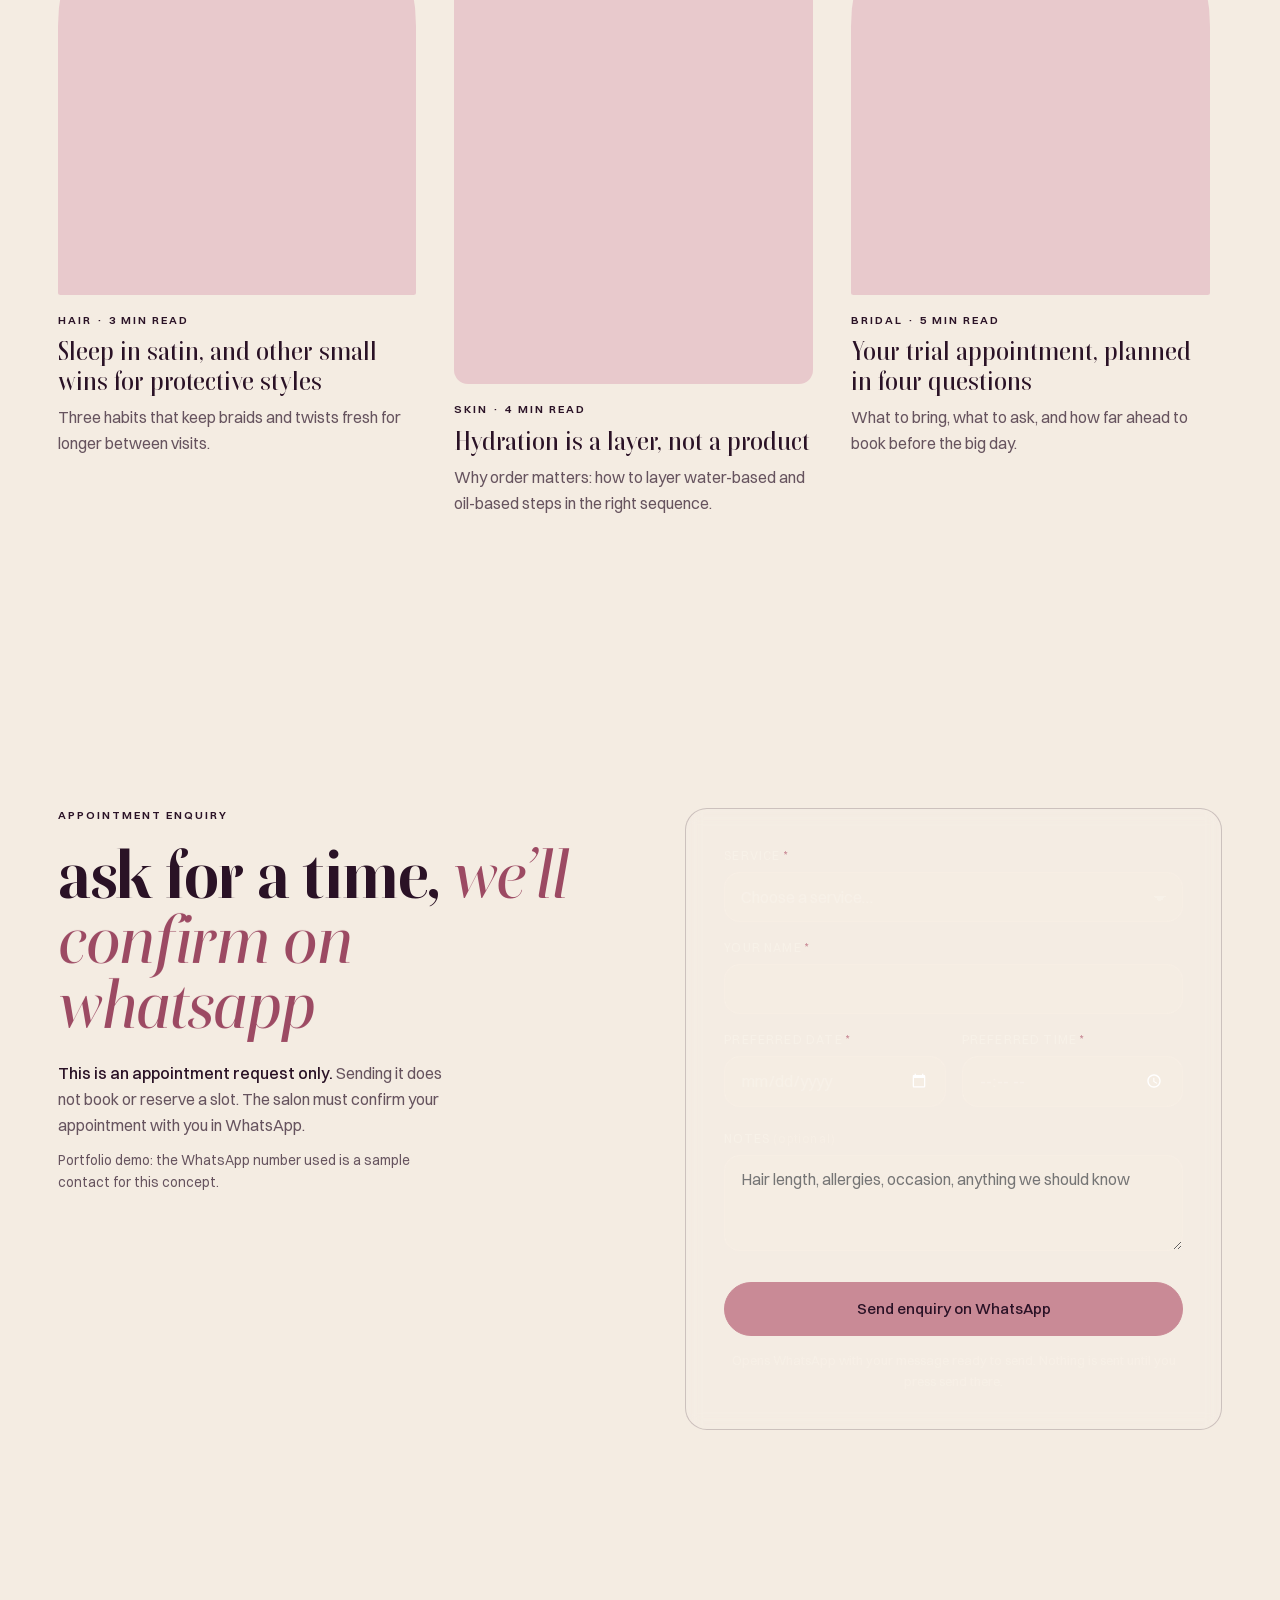
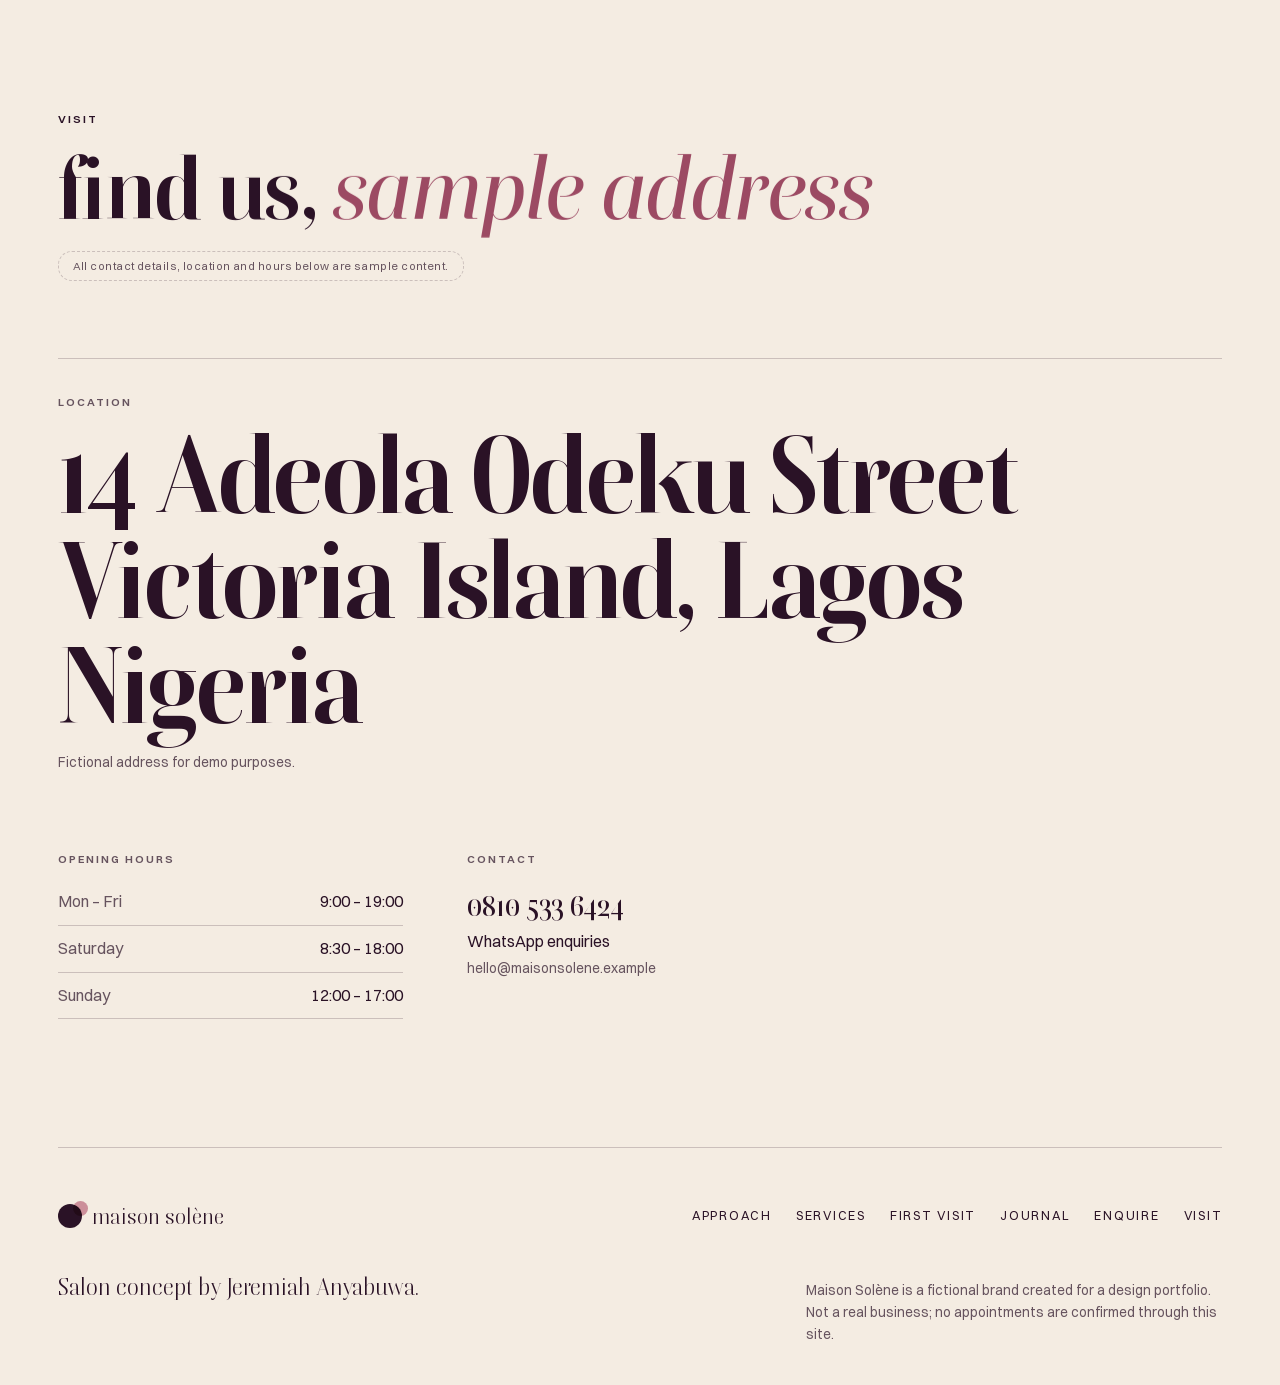
==== commit ac0ceb4a: "Fix approach images overlapping text: give images their own column on desktop Co-Authored-By: Claude" ====
--- a/index.html
+++ b/index.html
@@ -57,9 +57,11 @@
   <section class="approach" id="approach" data-theme="light" aria-labelledby="approach-label">
     <p class="mono" id="approach-label">our approach</p>
     <p class="statement" data-split="scrub">Every visit starts at the mirror, not the chair. You show us the photos you saved. We tell you what your hair or skin can really do, what it will cost, and how often you will need to come back. Some days the honest answer is a trim and a good conditioner.</p>
-    <figure class="float f1" data-speed="0.18"><img src="https://images.unsplash.com/photo-1600948836101-f9ffda59d250?auto=format&fit=crop&w=700&q=80" alt="A calm, dark-walled salon with round mirrors (sample image)" loading="lazy" width="700" height="880"><figcaption>sample imagery</figcaption></figure>
-    <figure class="float f2" data-speed="-0.12"><img src="https://images.unsplash.com/photo-1570172619644-dfd03ed5d881?auto=format&fit=crop&w=600&q=80" alt="Guest during a clay-mask facial (sample image)" loading="lazy" width="600" height="760"><figcaption>sample imagery</figcaption></figure>
-    <figure class="float f3" data-speed="0.1"><img src="https://images.unsplash.com/photo-1604654894610-df63bc536371?auto=format&fit=crop&w=600&q=80" alt="Hand with dark manicured nails (sample image)" loading="lazy" width="600" height="760"><figcaption>sample imagery</figcaption></figure>
+    <div class="approach-art">
+      <figure class="float f1" data-speed="0.18"><img src="https://images.unsplash.com/photo-1600948836101-f9ffda59d250?auto=format&fit=crop&w=700&q=80" alt="A calm, dark-walled salon with round mirrors (sample image)" loading="lazy" width="700" height="880"><figcaption>sample imagery</figcaption></figure>
+      <figure class="float f2" data-speed="-0.12"><img src="https://images.unsplash.com/photo-1570172619644-dfd03ed5d881?auto=format&fit=crop&w=600&q=80" alt="Guest during a clay-mask facial (sample image)" loading="lazy" width="600" height="760"><figcaption>sample imagery</figcaption></figure>
+      <figure class="float f3" data-speed="0.1"><img src="https://images.unsplash.com/photo-1604654894610-df63bc536371?auto=format&fit=crop&w=600&q=80" alt="Hand with dark manicured nails (sample image)" loading="lazy" width="600" height="760"><figcaption>sample imagery</figcaption></figure>
+    </div>
     <ul class="pillars">
       <li><span class="mono">ten minutes, first</span><p>Every service opens with a consultation at the mirror. It is never billed and never rushed.</p></li>
       <li><span class="mono">price before you sit</span><p>Each service lists its cost and its time. If your hair needs more of either, we tell you before we start.</p></li>
--- a/styles.css
+++ b/styles.css
@@ -115,7 +115,8 @@
 .float{position:relative;margin:0;overflow:hidden;border-radius:999px 999px 12px 12px;background:var(--rose-soft)}
 .float img{width:100%;height:100%;object-fit:cover}
 .float figcaption,.fv-art figcaption{position:absolute;left:0;right:0;bottom:12px;text-align:center;font:400 .58rem var(--mono);letter-spacing:.16em;text-transform:uppercase;color:#fff;text-shadow:0 1px 8px rgba(42,18,38,.75)}
-.f1{width:62%;aspect-ratio:4/5;margin-top:44px}
+.approach-art{margin-top:40px}
+.f1{width:62%;aspect-ratio:4/5}
 .f2{width:42%;aspect-ratio:4/5;margin:-34% 0 0 auto}
 .f3{display:none}
 .pillars{list-style:none;margin:56px 0 0;padding:0;display:grid;gap:26px}
@@ -336,13 +337,15 @@
   .demo-note{max-width:none}
   .arrow-link:hover span{transform:translateX(8px)}
 
-  .approach{padding:clamp(100px,16vw,220px) var(--pad) clamp(80px,10vw,160px);min-height:120vh}
-  .statement{font-size:clamp(2.4rem,4.2vw,4.3rem);max-width:19em;margin-left:auto}
+  .approach{display:grid;grid-template-columns:minmax(0,.85fr) minmax(0,1.35fr);grid-template-rows:auto 1fr auto;column-gap:clamp(32px,6vw,110px);padding:clamp(100px,12vw,180px) var(--pad) clamp(80px,9vw,140px)}
+  .approach>.mono{grid-column:2;grid-row:1}
+  .statement{grid-column:2;grid-row:2;align-self:start;font-size:clamp(2.2rem,3.6vw,3.9rem);max-width:none;margin:0}
+  .approach-art{grid-column:1;grid-row:1 / span 2;position:relative;margin:0;min-height:clamp(560px,52vw,820px)}
   .float{position:absolute}
-  .f1{width:min(22vw,320px);left:var(--pad);top:clamp(240px,30vw,460px);margin:0}
-  .f2{width:min(15vw,220px);right:calc(var(--pad) + 6vw);top:clamp(420px,52vw,760px);margin:0}
-  .f3{display:block;width:min(12vw,180px);aspect-ratio:4/5;left:38vw;top:clamp(560px,70vw,980px);border-radius:14px}
-  .pillars{margin-top:clamp(260px,30vw,460px);gap:clamp(24px,4vw,56px);position:relative}
+  .f1{width:64%;left:0;top:0}
+  .f2{width:42%;right:0;top:34%}
+  .f3{display:block;width:30%;aspect-ratio:4/5;left:10%;bottom:0;border-radius:14px}
+  .pillars{grid-column:1 / -1;grid-row:3;margin-top:clamp(70px,8vw,120px);gap:clamp(24px,4vw,56px);position:relative}
 
   .services{padding:clamp(80px,10vw,150px) 0}
   .cat-btn{padding:clamp(18px,2.4vw,34px) 0}
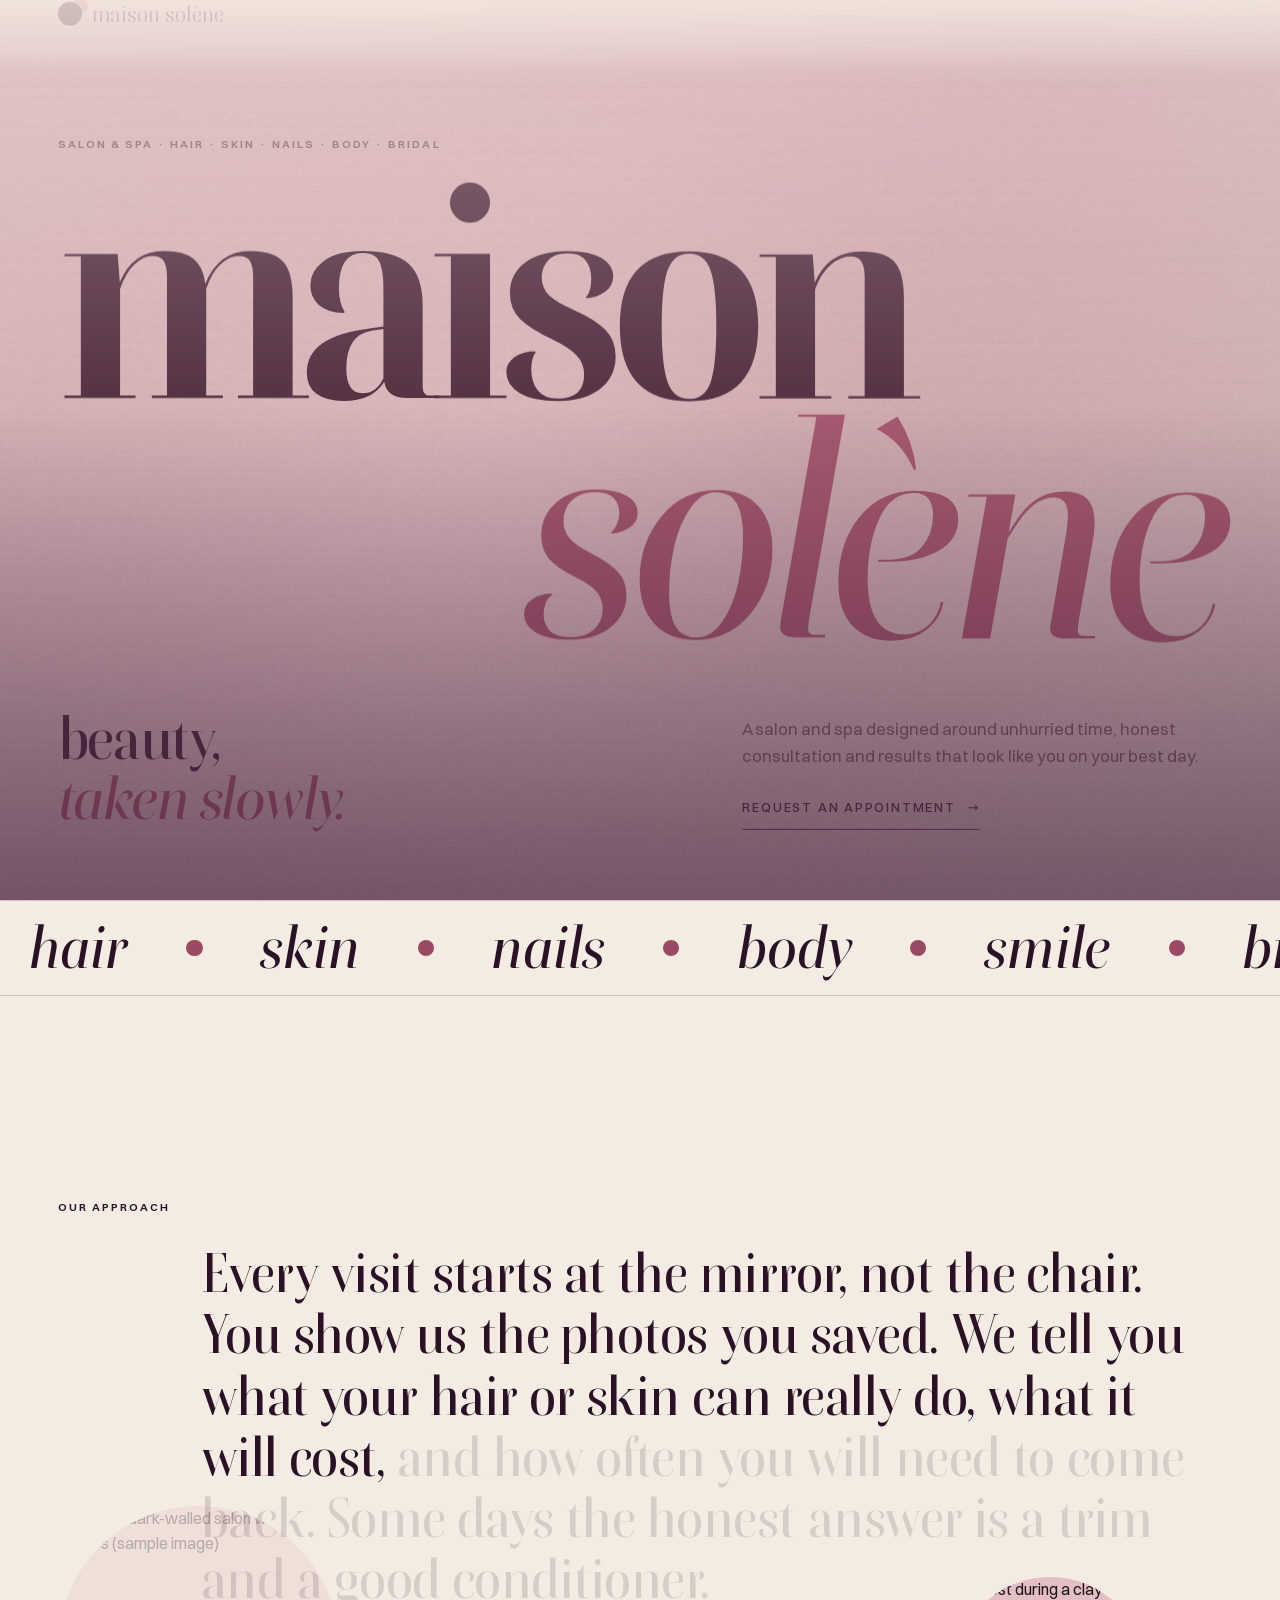
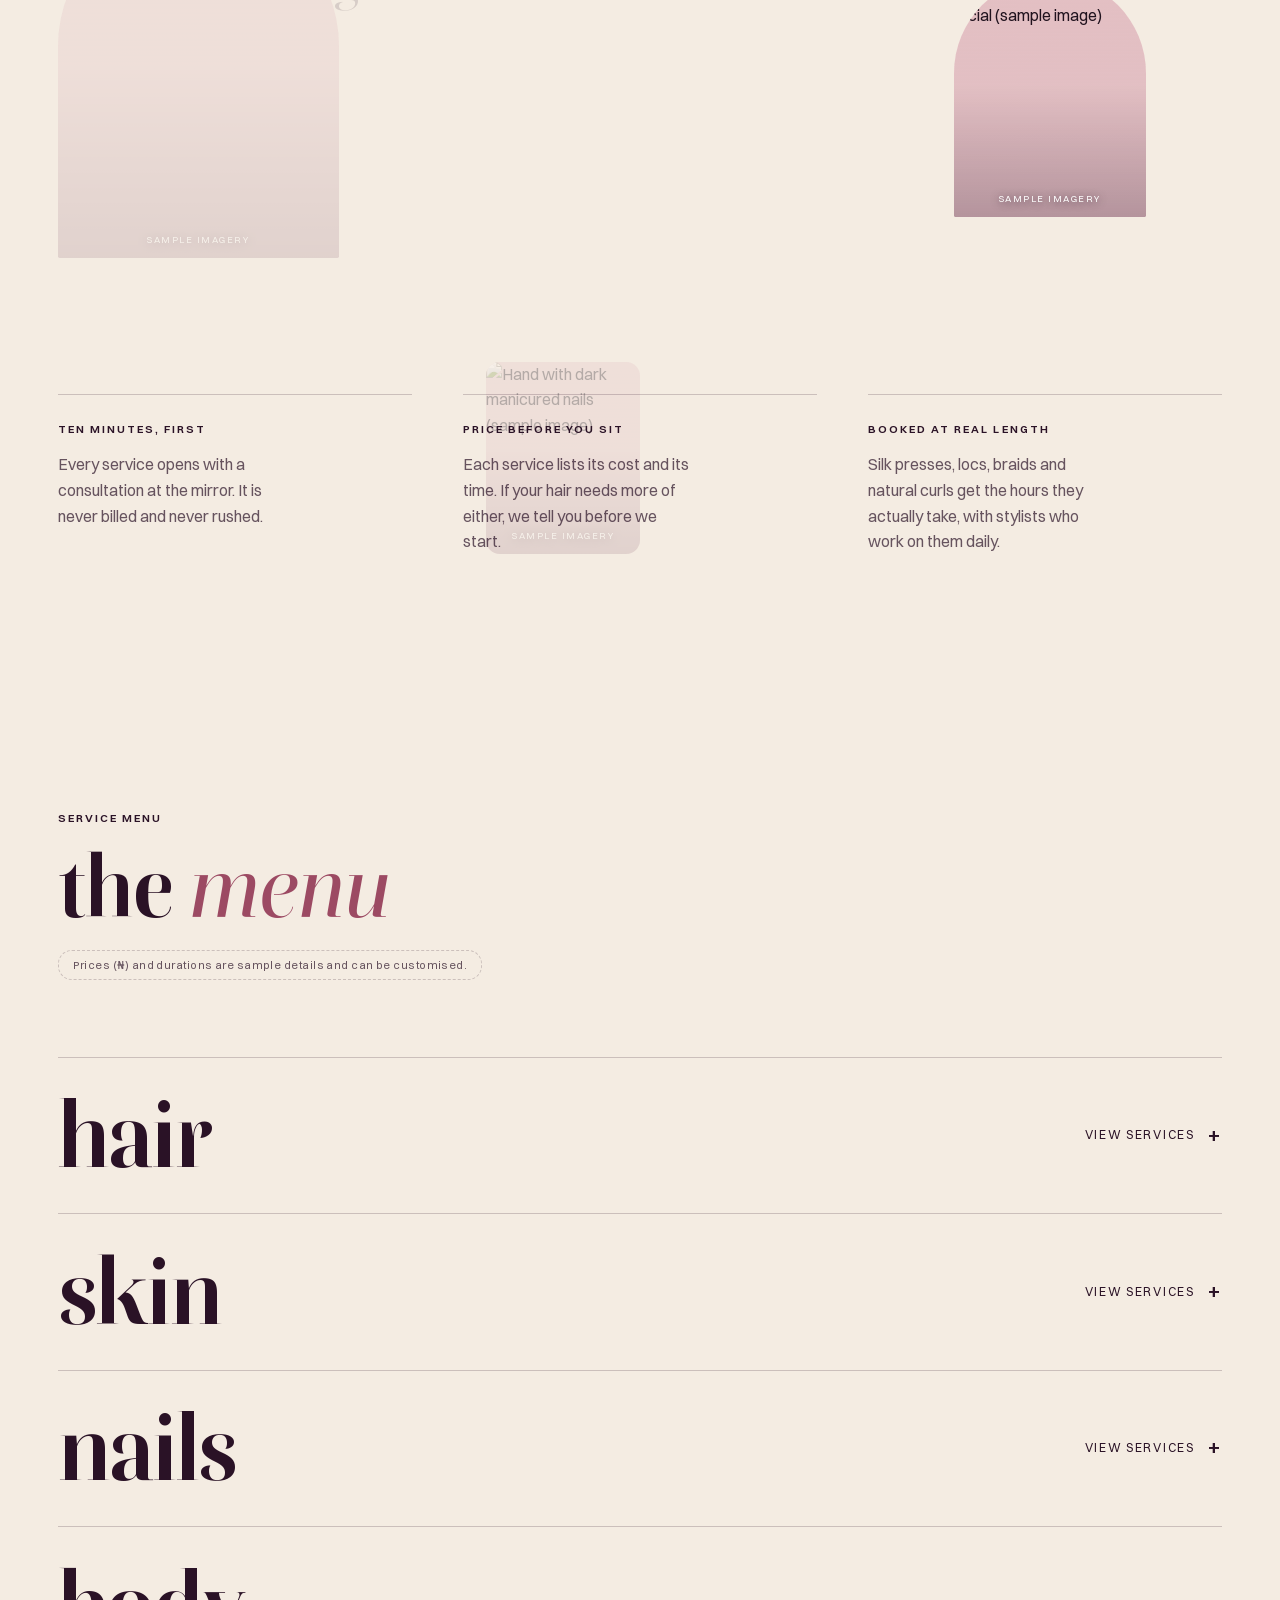
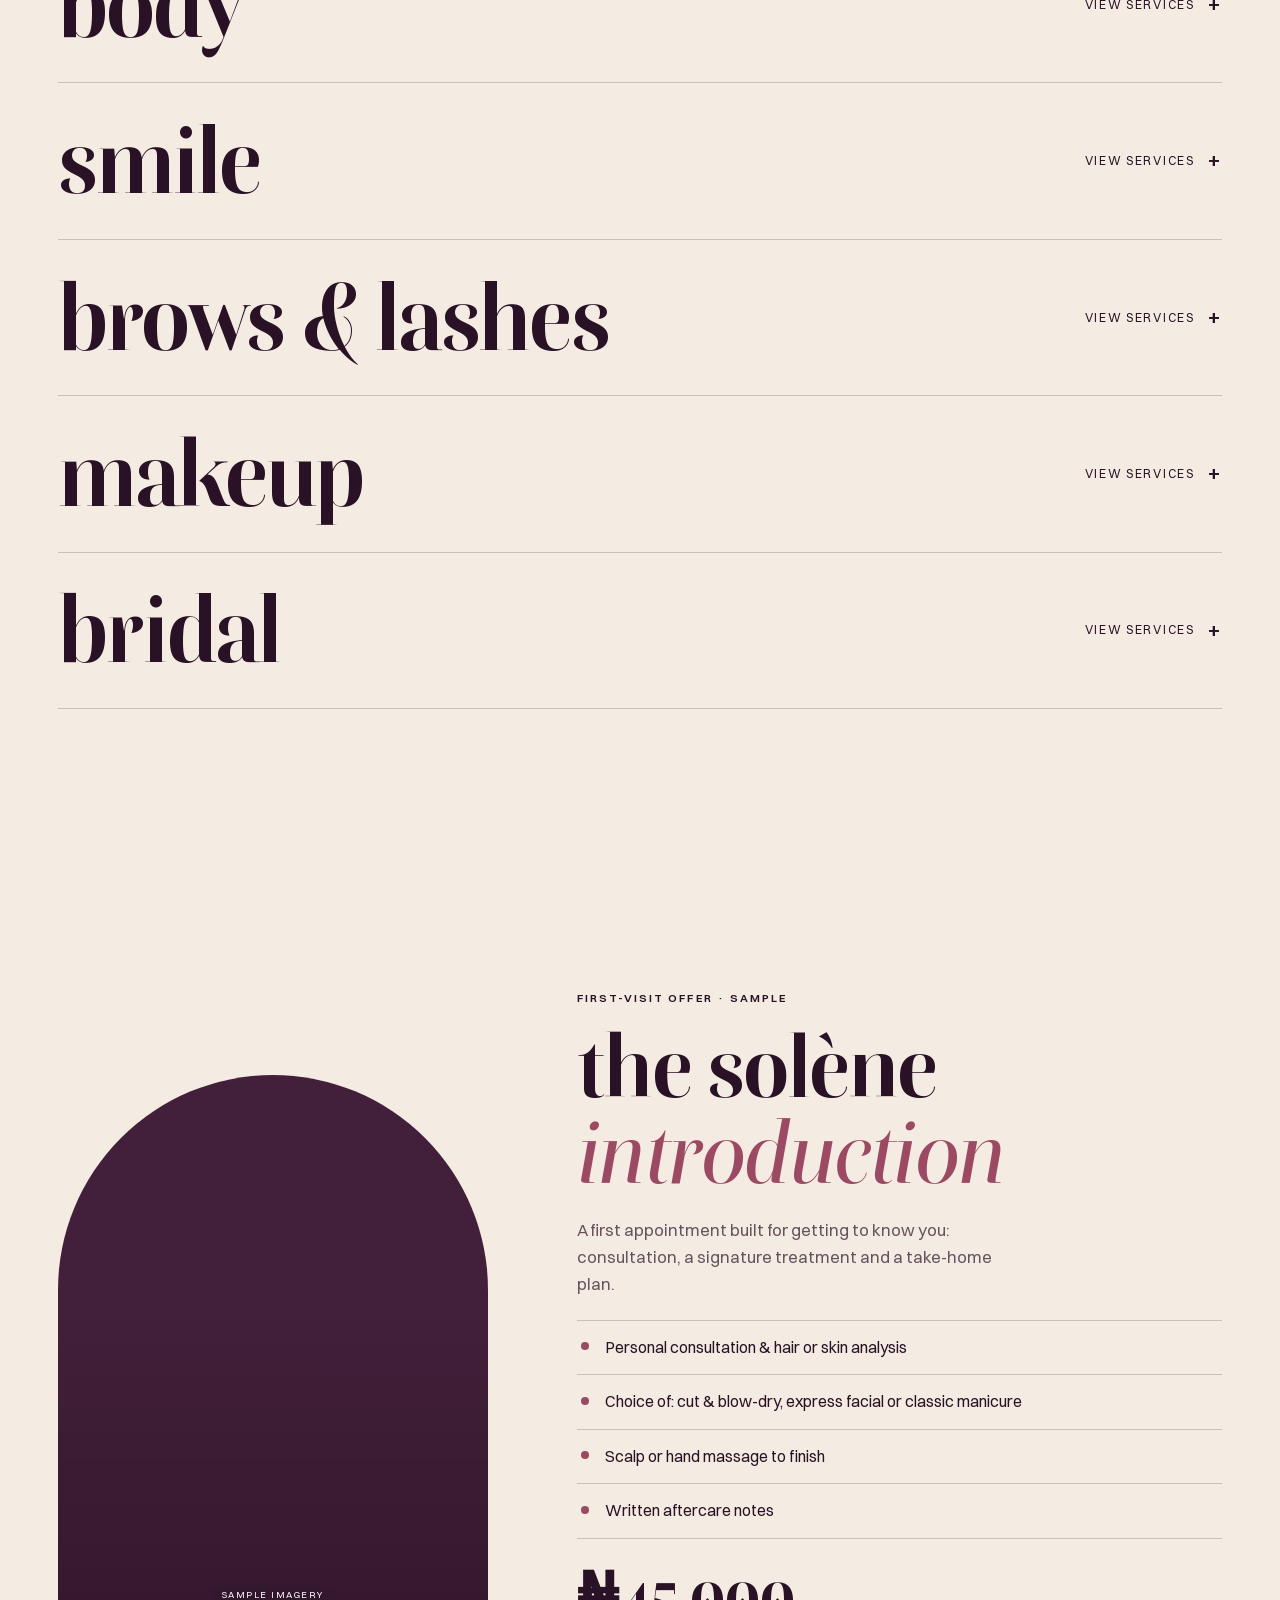
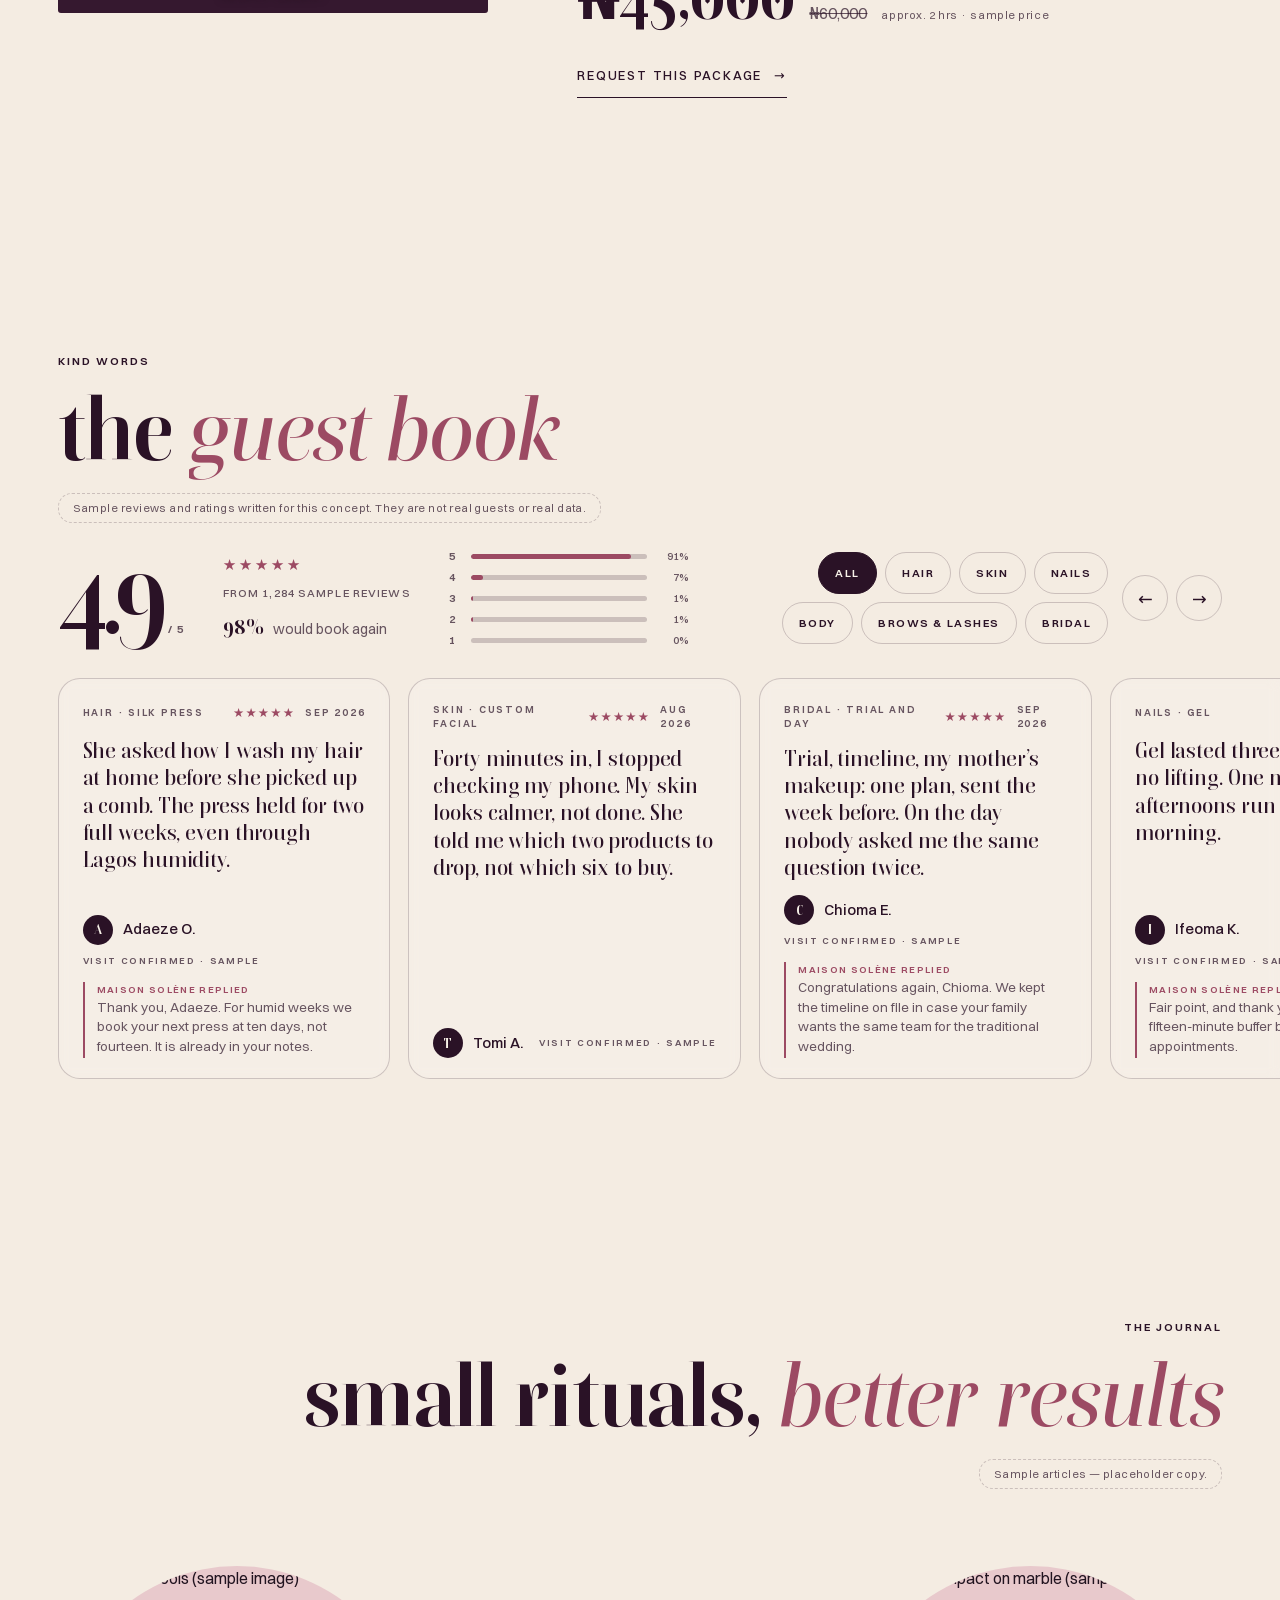
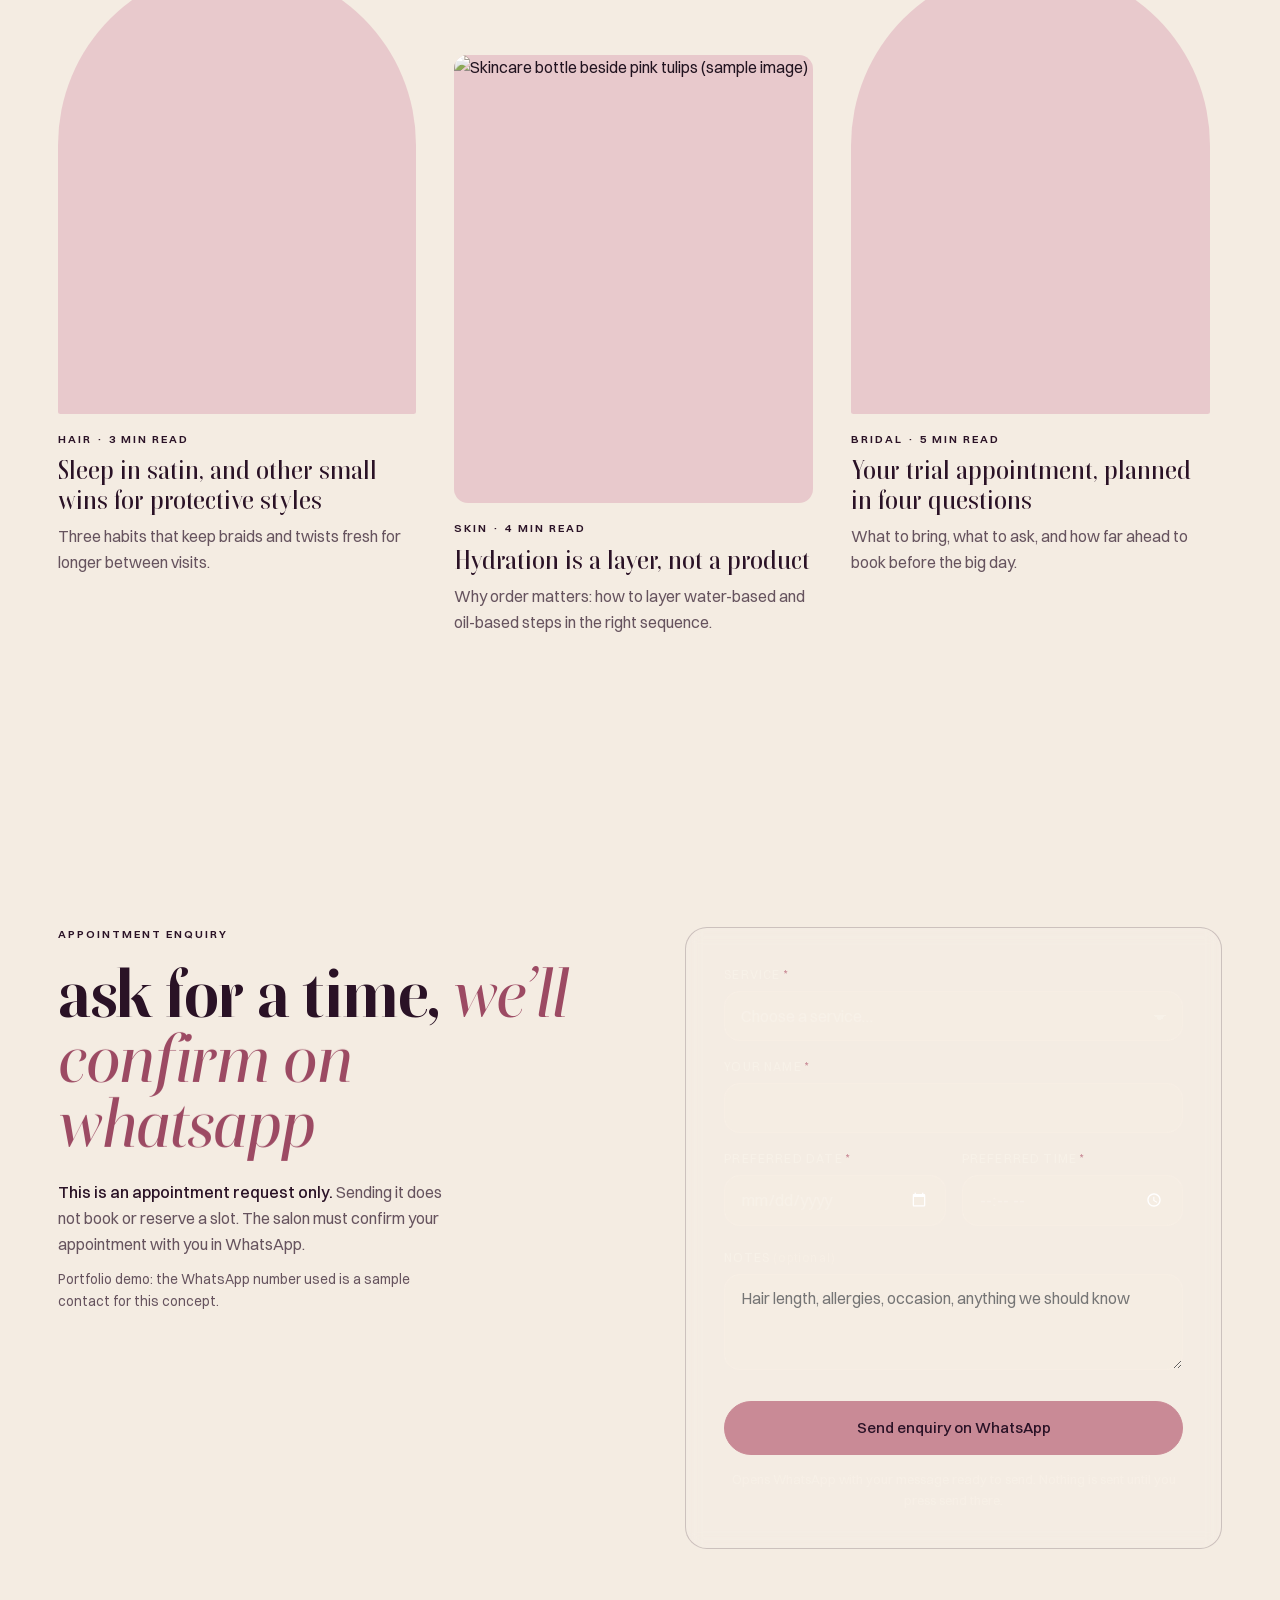
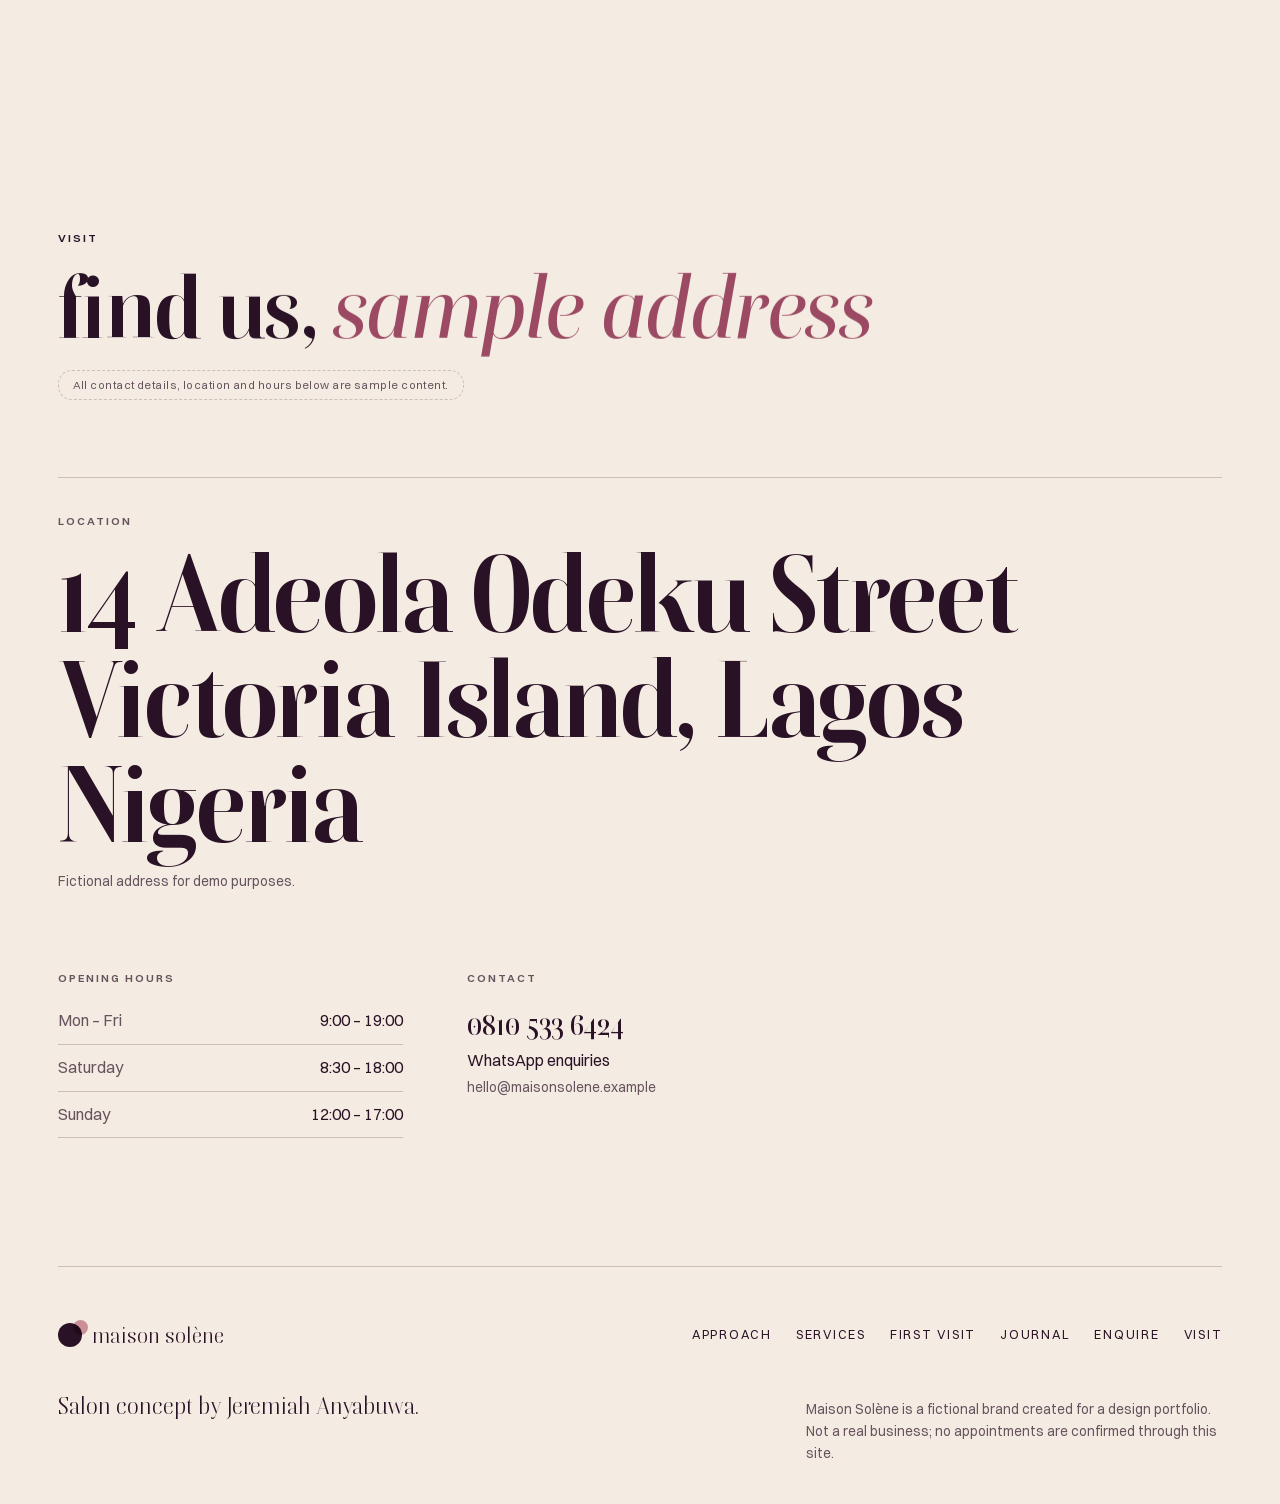
==== commit 9799fd89: "Pre-showcase polish: noindex, social tags, 404 page, cleaner menu button names Co-Authored-By: Claud" ====
--- a/index.html
+++ b/index.html
@@ -6,6 +6,12 @@
 <title>Maison Solène — Salon &amp; Spa (Portfolio Concept)</title>
 <meta name="description" content="Maison Solène is a sample salon and spa website concept: hair, skin, nails, body, smile, brows, makeup and bridal. Design demo by Jeremiah Anyabuwa.">
 <meta name="theme-color" content="#f4ece2">
+<meta name="robots" content="noindex, nofollow">
+<meta property="og:type" content="website">
+<meta property="og:title" content="Maison Solène — Salon &amp; Spa (Portfolio Concept)">
+<meta property="og:description" content="A sample luxury salon and spa website: bold brand opening, smooth scroll, service menu and WhatsApp appointment enquiry. Concept by Jeremiah Anyabuwa.">
+<meta property="og:image" content="https://images.unsplash.com/photo-1522337360788-8b13dee7a37e?auto=format&fit=crop&w=1200&h=630&q=80">
+<meta name="twitter:card" content="summary_large_image">
 <link rel="icon" href="data:image/svg+xml,%3Csvg xmlns='http://www.w3.org/2000/svg' viewBox='0 0 32 32'%3E%3Ccircle cx='16' cy='16' r='16' fill='%232a1226'/%3E%3Ccircle cx='20' cy='13' r='7' fill='%23d9a0a8'/%3E%3C/svg%3E">
 <link rel="preload" href="fonts/boska-700.woff2" as="font" type="font/woff2" crossorigin>
 <link rel="stylesheet" href="fonts/fonts.css">
@@ -78,7 +84,7 @@
     </div>
     <ul class="menu" id="menu"></ul>
     <noscript><p class="sample-tag">Enable JavaScript to browse the service menu.</p></noscript>
-    <div class="hover-img" id="hoverImg" aria-hidden="true"><img alt=""></div>
+    <div class="hover-img" id="hoverImg" aria-hidden="true"><img alt="" src="[data-uri]"></div>
   </section>
 
   <!-- FIRST VISIT -->
--- a/styles.css
+++ b/styles.css
@@ -329,7 +329,7 @@
 
   .hero{padding:clamp(110px,15vh,150px) var(--pad) 40px}
   .hero-kicker{max-width:none}
-  .hero h1{font-size:clamp(9rem,23.5vw,27rem);line-height:.78;letter-spacing:-.05em;margin-top:2vh}
+  .hero h1{font-size:clamp(8rem,min(23.5vw,33vh),27rem);line-height:.78;letter-spacing:-.05em;margin-top:2vh}
   .hero-foot{grid-template-columns:auto minmax(0,30rem);justify-content:space-between;align-items:end;gap:40px;margin:clamp(30px,6vh,70px) 0 34px}
   .tagline{font-size:clamp(2.6rem,4.6vw,4.8rem)}
   .lede{font-size:clamp(1.05rem,1.3vw,1.25rem)}
@@ -337,15 +337,19 @@
   .demo-note{max-width:none}
   .arrow-link:hover span{transform:translateX(8px)}
 
-  .approach{display:grid;grid-template-columns:minmax(0,.85fr) minmax(0,1.35fr);grid-template-rows:auto 1fr auto;column-gap:clamp(32px,6vw,110px);padding:clamp(100px,12vw,180px) var(--pad) clamp(80px,9vw,140px)}
-  .approach>.mono{grid-column:2;grid-row:1}
-  .statement{grid-column:2;grid-row:2;align-self:start;font-size:clamp(2.2rem,3.6vw,3.9rem);max-width:none;margin:0}
-  .approach-art{grid-column:1;grid-row:1 / span 2;position:relative;margin:0;min-height:clamp(560px,52vw,820px)}
-  .float{position:absolute}
-  .f1{width:64%;left:0;top:0}
-  .f2{width:42%;right:0;top:34%}
-  .f3{display:block;width:30%;aspect-ratio:4/5;left:10%;bottom:0;border-radius:14px}
-  .pillars{grid-column:1 / -1;grid-row:3;margin-top:clamp(70px,8vw,120px);gap:clamp(24px,4vw,56px);position:relative}
+  /* original scattered layout: photos float across the section at different speeds and pass BEHIND the writing */
+  .approach{padding:clamp(100px,16vw,220px) var(--pad) clamp(80px,10vw,160px);min-height:120vh}
+  .approach-art{display:contents}
+  .approach>.mono,.statement,.pillars{position:relative;z-index:2}
+  .statement{font-size:clamp(2.4rem,4.2vw,4.3rem);max-width:19em;margin-left:auto}
+  .float{position:absolute;z-index:1}
+  .f1{width:min(22vw,320px);left:var(--pad);top:clamp(240px,30vw,460px);margin:0}
+  .f2{width:min(15vw,220px);right:calc(var(--pad) + 6vw);top:clamp(420px,52vw,760px);margin:0}
+  .f3{display:block;width:min(12vw,180px);aspect-ratio:4/5;left:38vw;top:clamp(560px,70vw,980px);border-radius:14px;margin:0}
+  .pillars{grid-template-columns:repeat(3,1fr);margin-top:clamp(260px,30vw,460px);gap:clamp(24px,4vw,56px)}
+  .pillars li{display:block;padding:20px 0 0}
+  .pillars li:last-child{border-bottom:0}
+  .pillars p{margin:12px 0 0;max-width:26ch}
 
   .services{padding:clamp(80px,10vw,150px) 0}
   .cat-btn{padding:clamp(18px,2.4vw,34px) 0}
@@ -426,3 +430,11 @@
   .nav a{font-weight:inherit}
 }
 @media (prefers-reduced-motion:reduce){.marquee-track{animation:none}}
+
+/* ONE colour grade for every photo: a warm, slightly muted rose-plum treatment so mixed stock imagery reads as a single shoot */
+:root{--grade:grayscale(.35) sepia(.22) hue-rotate(-12deg) saturate(1.12) contrast(1.04) brightness(1.02)}
+.float img,.fv-inner img,.thumb,.cat-thumb,.hover-img img{filter:var(--grade)}
+.float,.fv-art,.thumb-wrap,.hover-img{isolation:isolate}
+.float::after,.fv-art::after,.thumb-wrap::after,.hover-img::after{content:"";position:absolute;inset:0;z-index:1;pointer-events:none;background:linear-gradient(180deg,rgba(232,201,204,.22) 0%,rgba(201,138,150,.10) 45%,rgba(67,32,60,.30) 100%);mix-blend-mode:multiply}
+.float figcaption,.fv-art figcaption{z-index:2}
+.cat-thumb{position:relative}
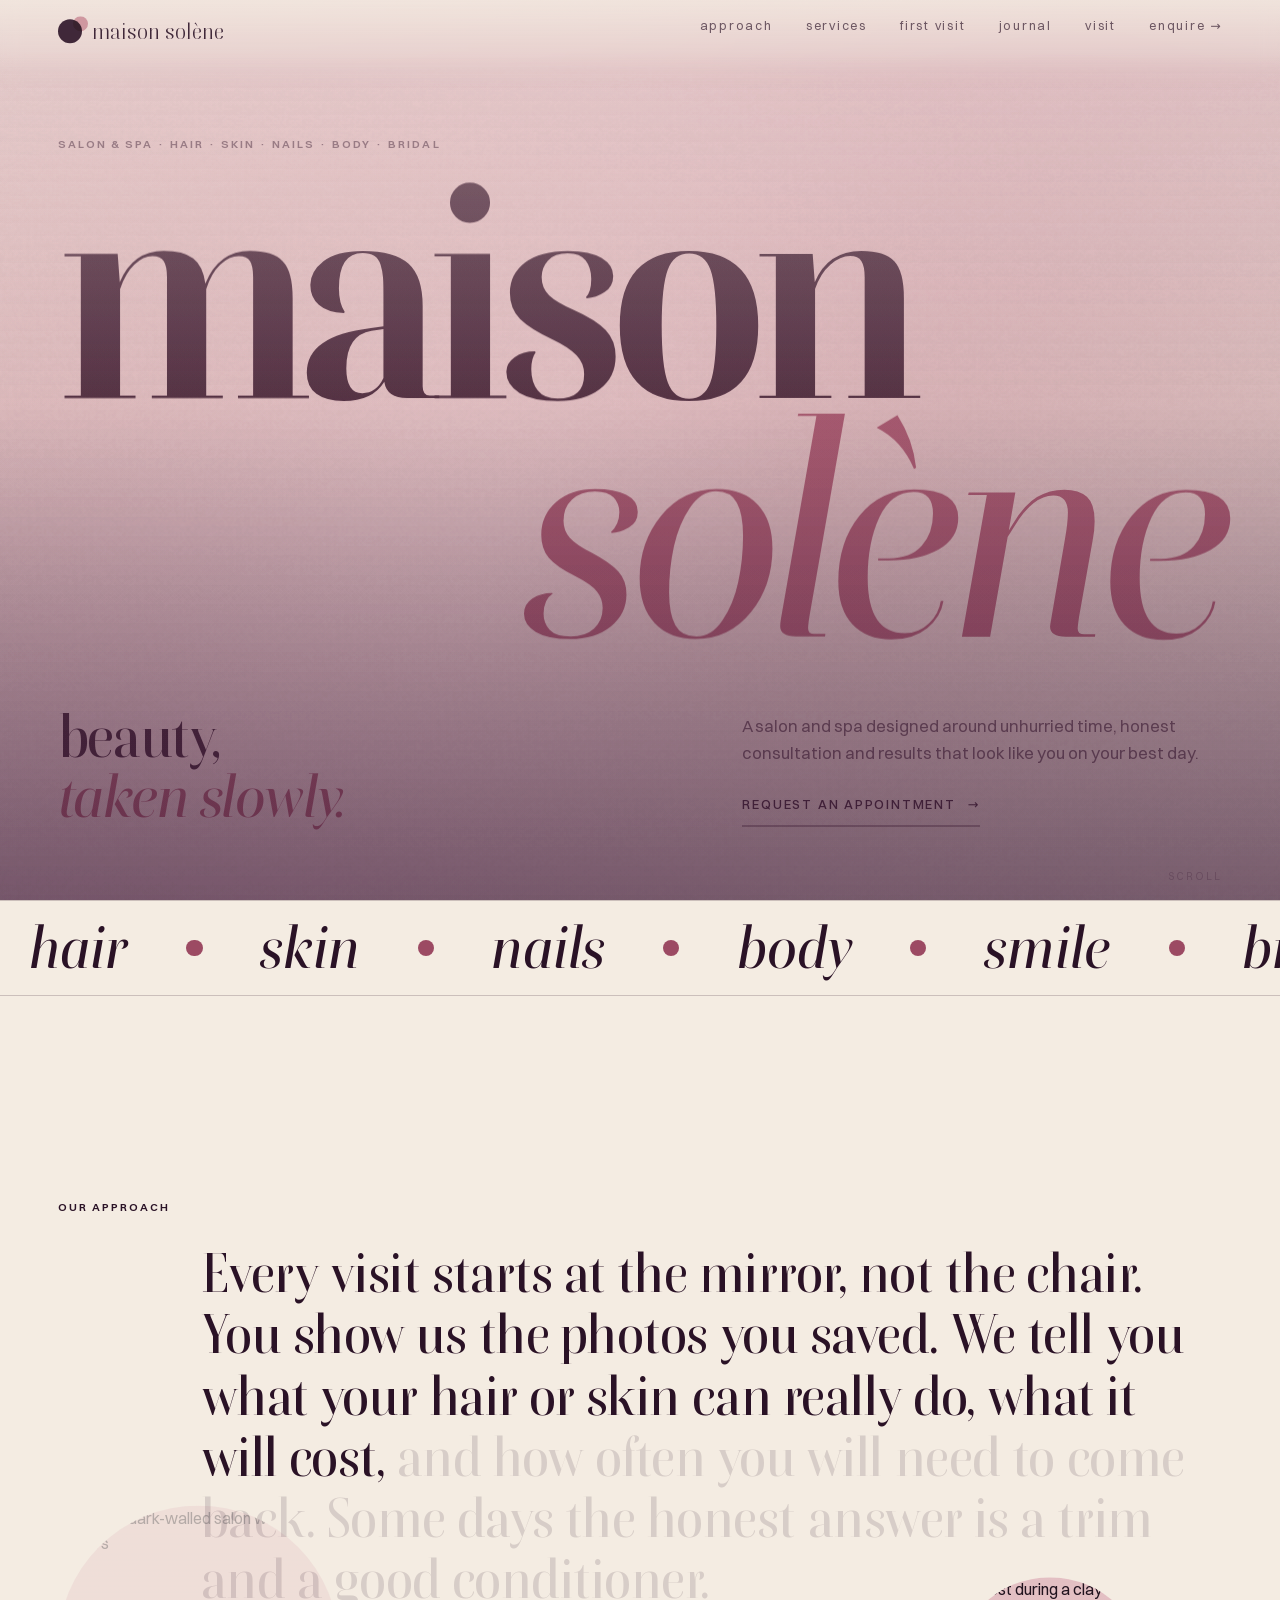
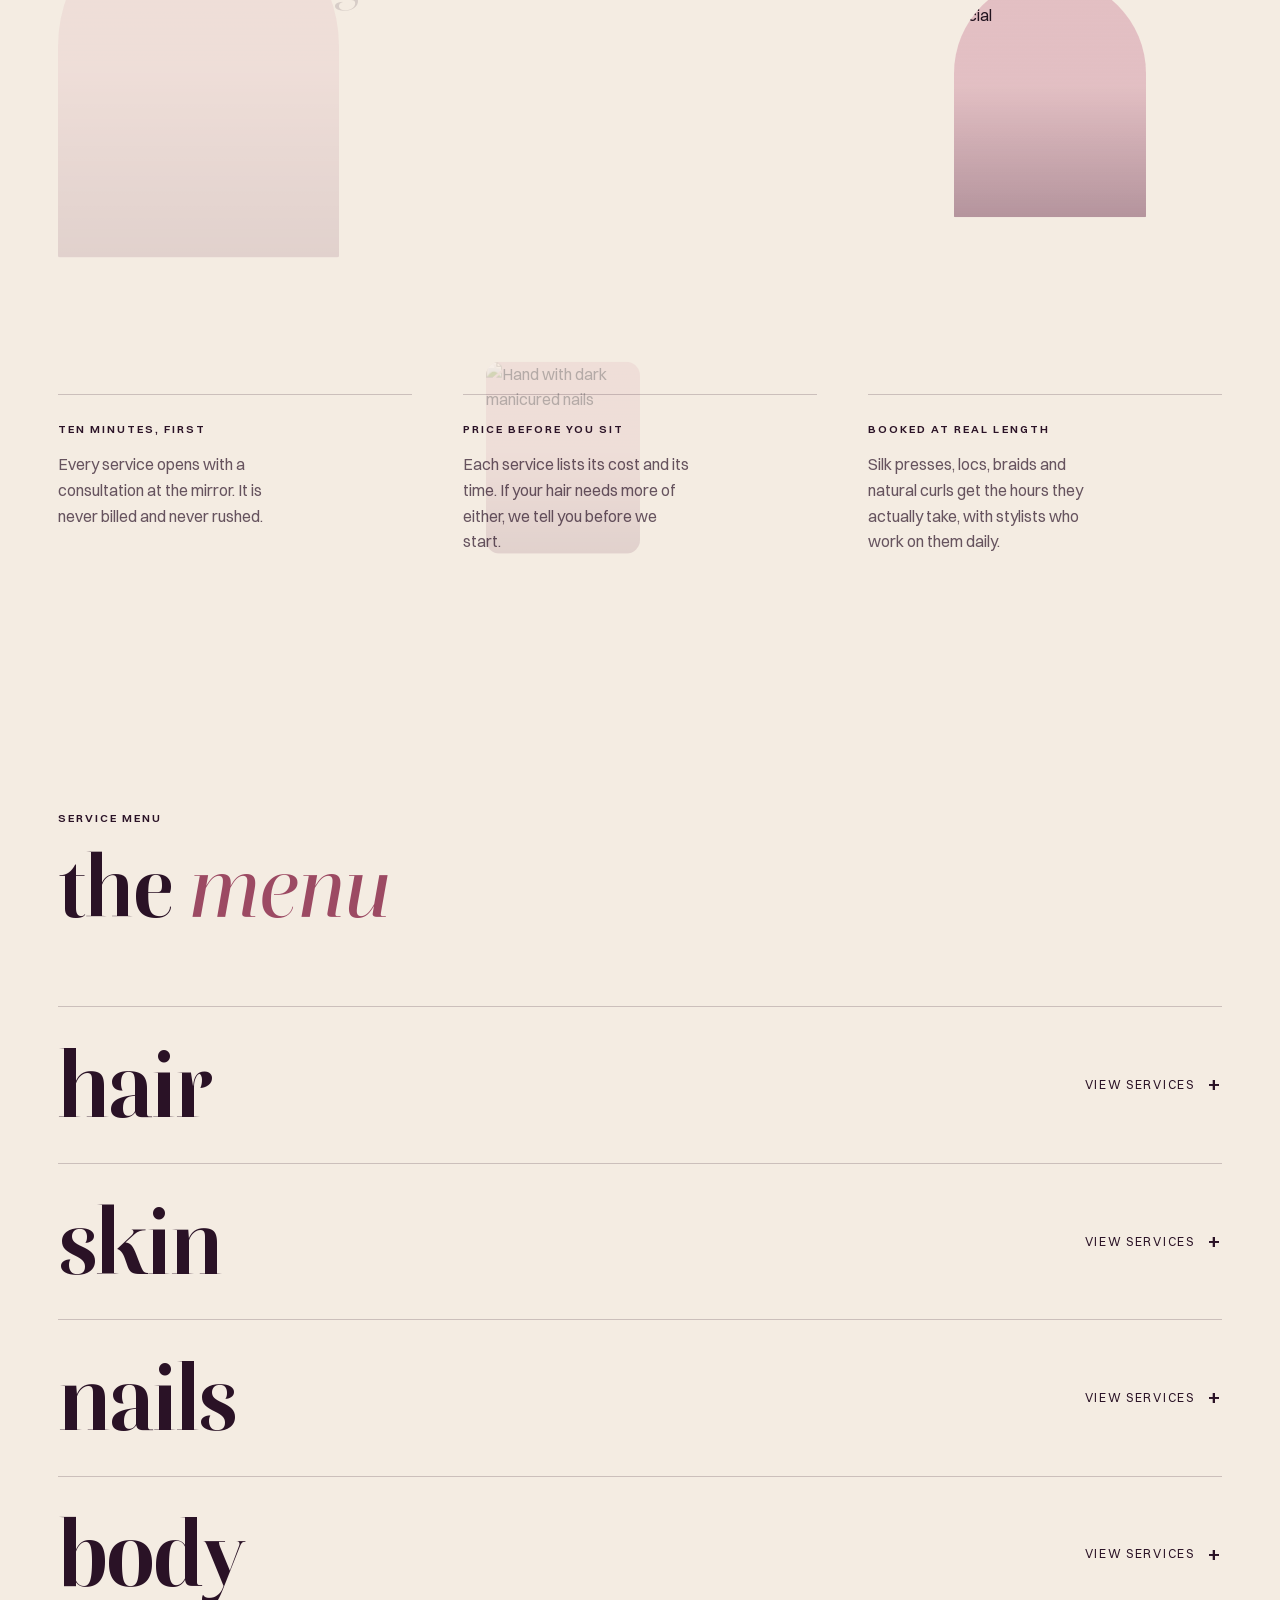
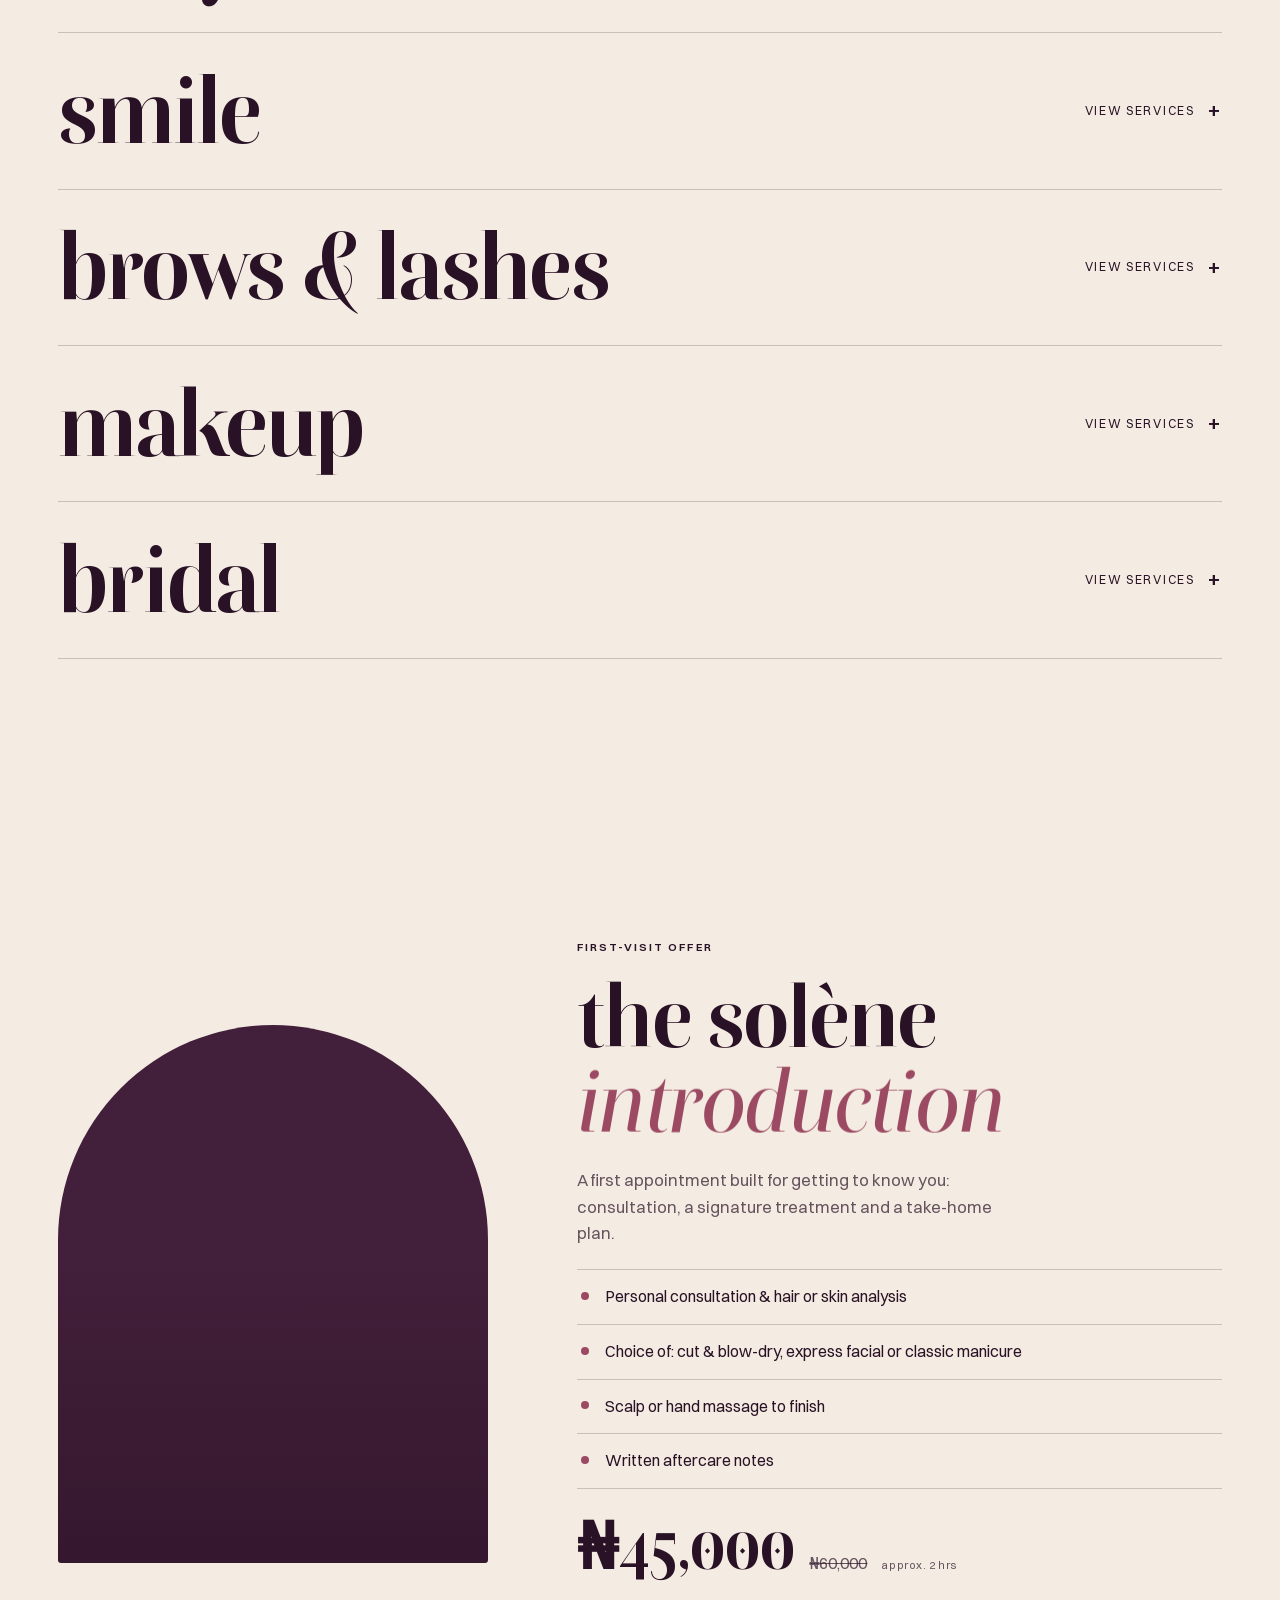
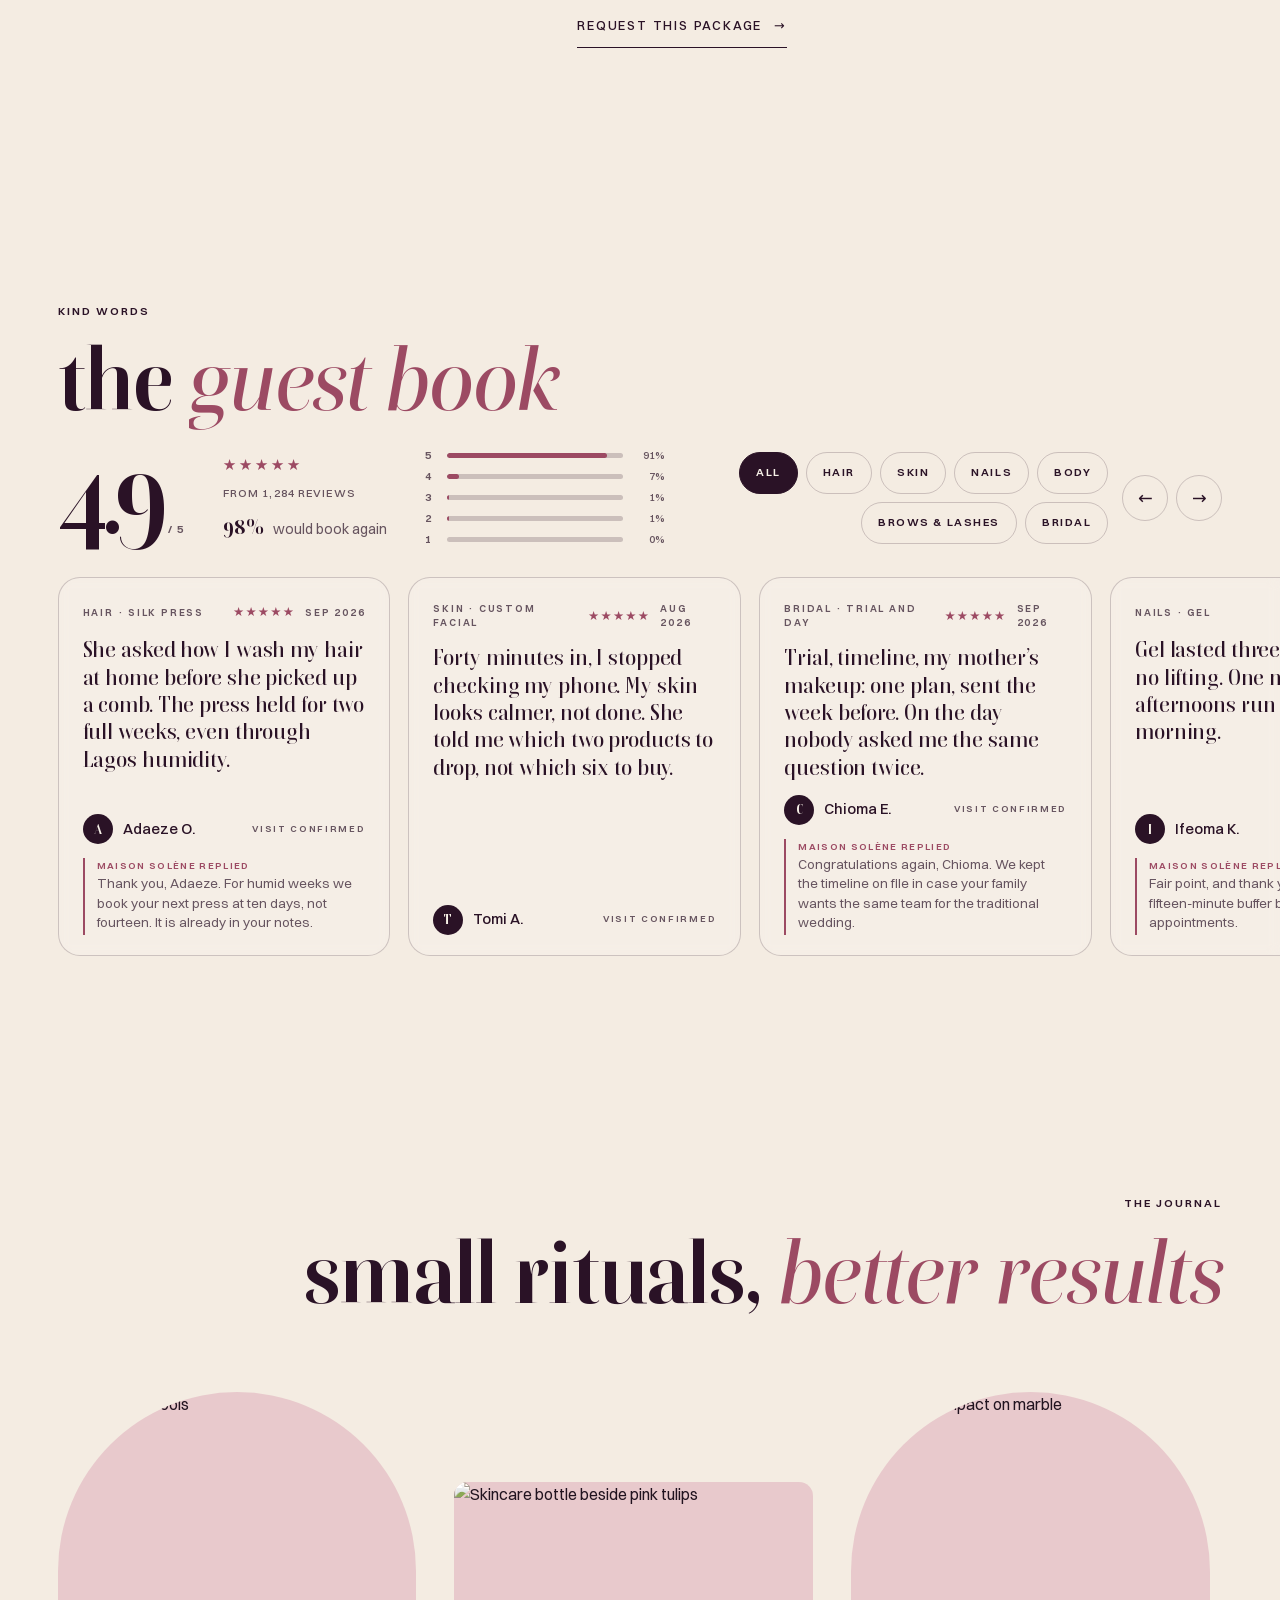
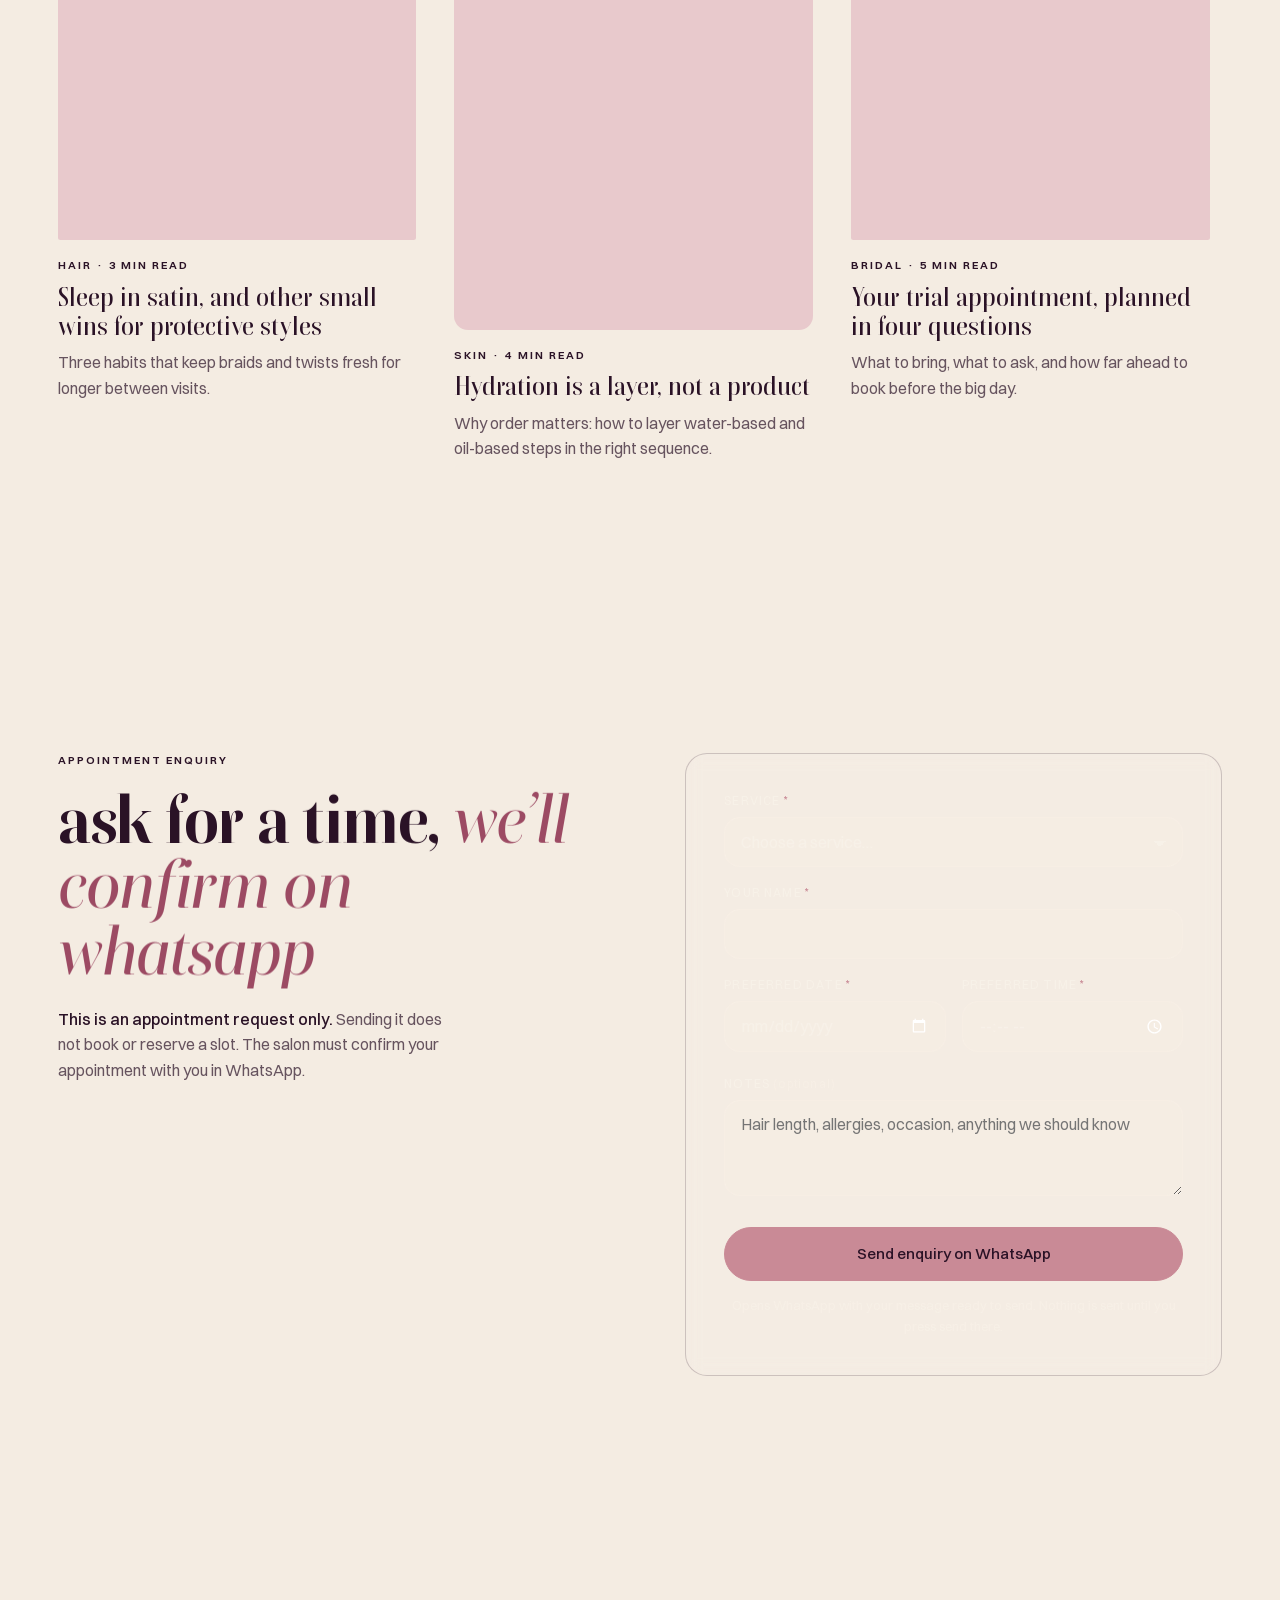
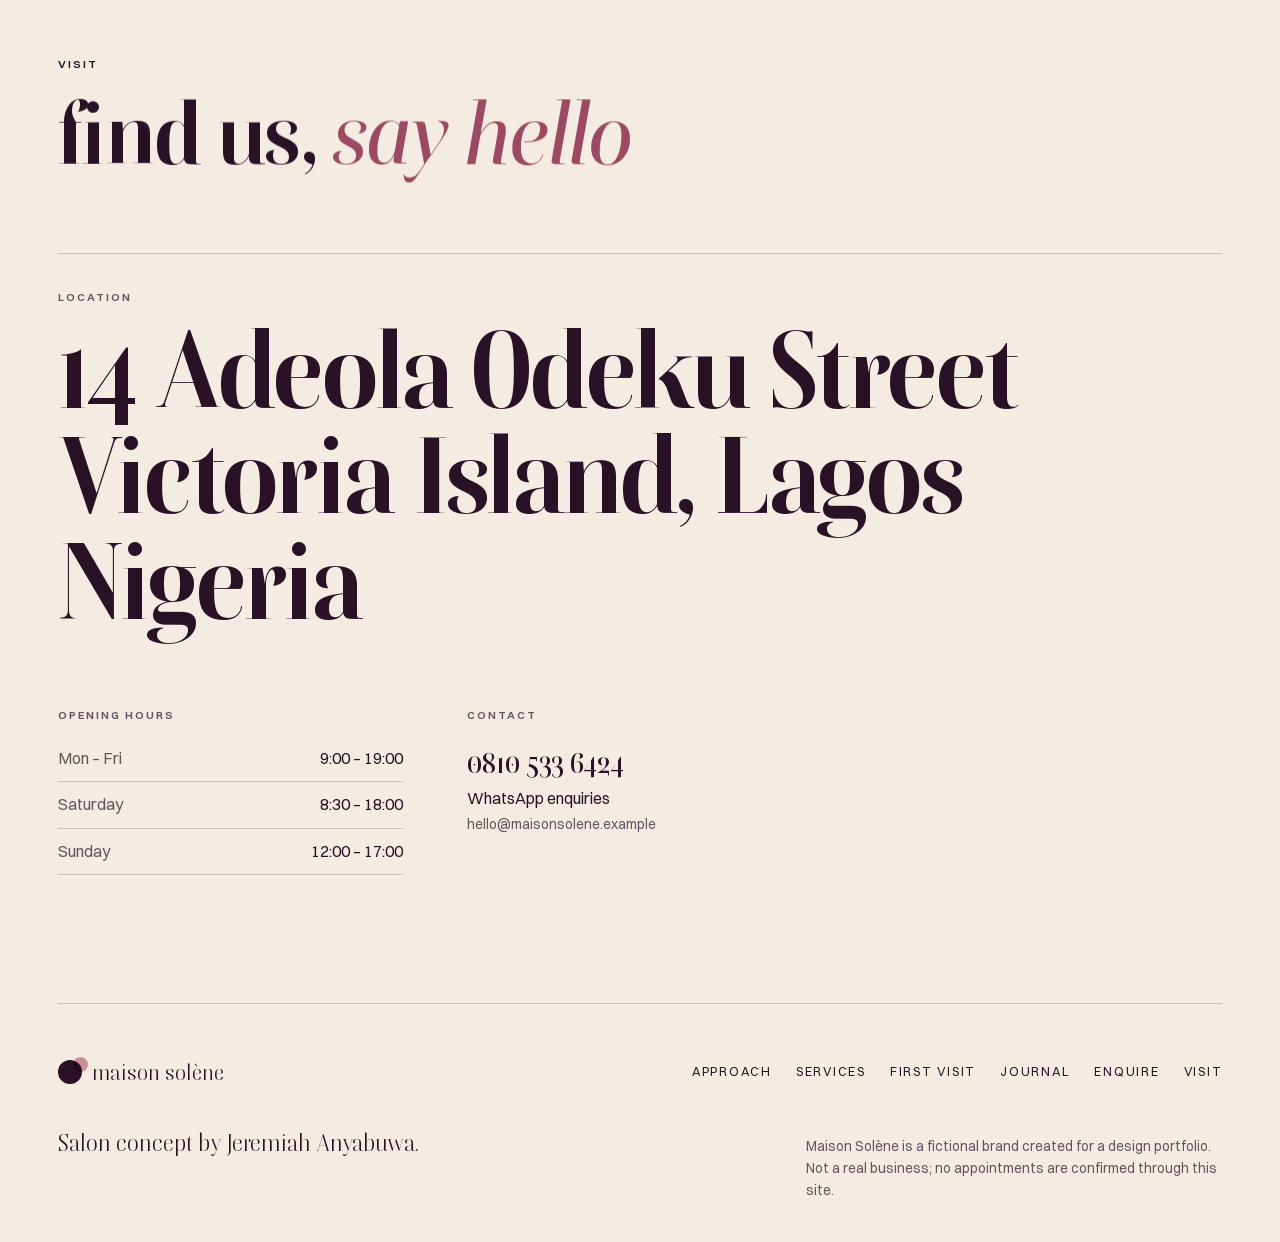
==== commit d1ba9e6a: "Remove sample labels, defer scripts, preload fonts, block font swap; Lighthouse mobile 94 / desktop " ====
--- a/index.html
+++ b/index.html
@@ -3,24 +3,26 @@
 <head>
 <meta charset="utf-8">
 <meta name="viewport" content="width=device-width, initial-scale=1, viewport-fit=cover">
-<title>Maison Solène — Salon &amp; Spa (Portfolio Concept)</title>
+<title>Maison Solène — Salon &amp; Spa</title>
 <meta name="description" content="Maison Solène is a sample salon and spa website concept: hair, skin, nails, body, smile, brows, makeup and bridal. Design demo by Jeremiah Anyabuwa.">
 <meta name="theme-color" content="#f4ece2">
 <meta name="robots" content="noindex, nofollow">
 <meta property="og:type" content="website">
-<meta property="og:title" content="Maison Solène — Salon &amp; Spa (Portfolio Concept)">
+<meta property="og:title" content="Maison Solène — Salon &amp; Spa">
 <meta property="og:description" content="A sample luxury salon and spa website: bold brand opening, smooth scroll, service menu and WhatsApp appointment enquiry. Concept by Jeremiah Anyabuwa.">
 <meta property="og:image" content="https://images.unsplash.com/photo-1522337360788-8b13dee7a37e?auto=format&fit=crop&w=1200&h=630&q=80">
 <meta name="twitter:card" content="summary_large_image">
 <link rel="icon" href="data:image/svg+xml,%3Csvg xmlns='http://www.w3.org/2000/svg' viewBox='0 0 32 32'%3E%3Ccircle cx='16' cy='16' r='16' fill='%232a1226'/%3E%3Ccircle cx='20' cy='13' r='7' fill='%23d9a0a8'/%3E%3C/svg%3E">
 <link rel="preload" href="fonts/boska-700.woff2" as="font" type="font/woff2" crossorigin>
+<link rel="preload" href="fonts/boska-500-italic.woff2" as="font" type="font/woff2" crossorigin>
+<link rel="preload" href="fonts/switzer-400.woff2" as="font" type="font/woff2" crossorigin>
 <link rel="stylesheet" href="fonts/fonts.css">
 <script>document.documentElement.classList.add('js')</script>
 <link rel="stylesheet" href="styles.css">
 </head>
 <body>
 <a class="skip" href="#main">Skip to content</a>
-<div class="intro" id="intro" aria-hidden="true"><span class="intro-mark"></span><span class="intro-name">maison solène</span><span class="intro-sub">salon &amp; spa · portfolio concept</span></div>
+<div class="intro" id="intro" aria-hidden="true"><span class="intro-mark"></span><span class="intro-name">maison solène</span><span class="intro-sub">salon &amp; spa</span></div>
 <canvas id="gl" aria-hidden="true"></canvas>
 
 <header class="bar" id="top">
@@ -53,7 +55,6 @@
         <a class="arrow-link" href="#enquire">request an appointment <span aria-hidden="true">→</span></a>
       </div>
     </div>
-    <p class="demo-note">Portfolio concept · sample content, not a real business</p>
     <p class="scroll-cue" aria-hidden="true">scroll</p>
   </section>
 
@@ -64,9 +65,9 @@
     <p class="mono" id="approach-label">our approach</p>
     <p class="statement" data-split="scrub">Every visit starts at the mirror, not the chair. You show us the photos you saved. We tell you what your hair or skin can really do, what it will cost, and how often you will need to come back. Some days the honest answer is a trim and a good conditioner.</p>
     <div class="approach-art">
-      <figure class="float f1" data-speed="0.18"><img src="https://images.unsplash.com/photo-1600948836101-f9ffda59d250?auto=format&fit=crop&w=700&q=80" alt="A calm, dark-walled salon with round mirrors (sample image)" loading="lazy" width="700" height="880"><figcaption>sample imagery</figcaption></figure>
-      <figure class="float f2" data-speed="-0.12"><img src="https://images.unsplash.com/photo-1570172619644-dfd03ed5d881?auto=format&fit=crop&w=600&q=80" alt="Guest during a clay-mask facial (sample image)" loading="lazy" width="600" height="760"><figcaption>sample imagery</figcaption></figure>
-      <figure class="float f3" data-speed="0.1"><img src="https://images.unsplash.com/photo-1604654894610-df63bc536371?auto=format&fit=crop&w=600&q=80" alt="Hand with dark manicured nails (sample image)" loading="lazy" width="600" height="760"><figcaption>sample imagery</figcaption></figure>
+      <figure class="float f1" data-speed="0.18"><img src="https://images.unsplash.com/photo-1600948836101-f9ffda59d250?auto=format&fit=crop&w=700&q=80" alt="A calm, dark-walled salon with round mirrors" loading="lazy" width="700" height="880"></figure>
+      <figure class="float f2" data-speed="-0.12"><img src="https://images.unsplash.com/photo-1570172619644-dfd03ed5d881?auto=format&fit=crop&w=600&q=80" alt="Guest during a clay-mask facial" loading="lazy" width="600" height="760"></figure>
+      <figure class="float f3" data-speed="0.1"><img src="https://images.unsplash.com/photo-1604654894610-df63bc536371?auto=format&fit=crop&w=600&q=80" alt="Hand with dark manicured nails" loading="lazy" width="600" height="760"></figure>
     </div>
     <ul class="pillars">
       <li><span class="mono">ten minutes, first</span><p>Every service opens with a consultation at the mirror. It is never billed and never rushed.</p></li>
@@ -80,7 +81,6 @@
     <div class="head">
       <p class="mono">service menu</p>
       <h2 id="services-title" data-split="words">the <em>menu</em></h2>
-      <p class="sample-tag">Prices (₦) and durations are sample details and can be customised.</p>
     </div>
     <ul class="menu" id="menu"></ul>
     <noscript><p class="sample-tag">Enable JavaScript to browse the service menu.</p></noscript>
@@ -90,9 +90,9 @@
   <!-- FIRST VISIT -->
   <section class="first-visit" id="first-visit" data-theme="dark" aria-labelledby="fv-title">
     <div class="fv-grid">
-      <figure class="fv-art" data-reveal="clip"><div class="fv-inner"><img src="https://images.unsplash.com/photo-1570172619644-dfd03ed5d881?auto=format&fit=crop&w=900&q=80" alt="Guest relaxing during a clay-mask facial (sample image)" loading="lazy" width="900" height="1125"></div><figcaption>sample imagery</figcaption></figure>
+      <figure class="fv-art" data-reveal="clip"><div class="fv-inner"><img src="https://images.unsplash.com/photo-1570172619644-dfd03ed5d881?auto=format&fit=crop&w=900&q=80" alt="Guest relaxing during a clay-mask facial" loading="lazy" width="900" height="1125"></div></figure>
       <div class="fv-copy">
-        <p class="mono">first-visit offer · sample</p>
+        <p class="mono">first-visit offer</p>
         <h2 id="fv-title" data-split="words">the solène <em>introduction</em></h2>
         <p class="fv-lead">A first appointment built for getting to know you: consultation, a signature treatment and a take-home plan.</p>
         <ul class="fv-list">
@@ -101,7 +101,7 @@
           <li>Scalp or hand massage to finish</li>
           <li>Written aftercare notes</li>
         </ul>
-        <p class="fv-price"><span>₦45,000</span> <s>₦60,000</s> <small>approx. 2 hrs · sample price</small></p>
+        <p class="fv-price"><span>₦45,000</span> <s>₦60,000</s> <small>approx. 2 hrs</small></p>
         <button class="arrow-link" data-request="Solène Introduction (first-visit package)">request this package <span aria-hidden="true">→</span></button>
       </div>
     </div>
@@ -112,13 +112,12 @@
     <div class="head">
       <p class="mono">kind words</p>
       <h2 id="t-title" data-split="words">the <em>guest book</em></h2>
-      <p class="sample-tag">Sample reviews and ratings written for this concept. They are not real guests or real data.</p>
     </div>
     <div class="gb-top">
-      <aside class="gb-summary" aria-label="Rating summary (sample)">
+      <aside class="gb-summary" aria-label="Rating summary">
         <p class="gb-score"><span id="gbScore">4.9</span><small>/ 5</small></p>
         <p class="gb-stars" aria-hidden="true">★★★★★</p>
-        <p class="gb-count">from 1,284 sample reviews</p>
+        <p class="gb-count">from 1,284 reviews</p>
         <ul class="gb-bars" aria-label="Rating distribution">
           <li><span>5</span><i style="--w:91%"></i><b>91%</b></li>
           <li><span>4</span><i style="--w:7%"></i><b>7%</b></li>
@@ -141,39 +140,39 @@
         <div class="gb-nav"><button type="button" id="gbPrev" aria-label="Previous reviews">←</button><button type="button" id="gbNext" aria-label="Next reviews">→</button></div>
       </div>
     </div>
-    <ol class="gb-list" id="gbList" tabindex="0" aria-label="Sample guest reviews, scroll sideways">
+    <ol class="gb-list" id="gbList" tabindex="0" aria-label="Guest reviews, scroll sideways">
         <li class="review" data-cat="hair">
           <header><span class="mono">hair · silk press</span><span class="gb-meta"><span class="gb-rate" role="img" aria-label="5 out of 5">★★★★★</span><span class="mono">sep 2026</span></span></header>
           <blockquote>She asked how I wash my hair at home before she picked up a comb. The press held for two full weeks, even through Lagos humidity.</blockquote>
-          <footer><span class="who"><i aria-hidden="true">A</i>Adaeze O.</span><span class="mono verified">visit confirmed · sample</span></footer>
+          <footer><span class="who"><i aria-hidden="true">A</i>Adaeze O.</span><span class="mono verified">visit confirmed</span></footer>
           <p class="reply"><b>Maison Solène replied</b> Thank you, Adaeze. For humid weeks we book your next press at ten days, not fourteen. It is already in your notes.</p>
         </li>
         <li class="review" data-cat="skin">
           <header><span class="mono">skin · custom facial</span><span class="gb-meta"><span class="gb-rate" role="img" aria-label="5 out of 5">★★★★★</span><span class="mono">aug 2026</span></span></header>
           <blockquote>Forty minutes in, I stopped checking my phone. My skin looks calmer, not done. She told me which two products to drop, not which six to buy.</blockquote>
-          <footer><span class="who"><i aria-hidden="true">T</i>Tomi A.</span><span class="mono verified">visit confirmed · sample</span></footer>
+          <footer><span class="who"><i aria-hidden="true">T</i>Tomi A.</span><span class="mono verified">visit confirmed</span></footer>
         </li>
         <li class="review" data-cat="bridal">
           <header><span class="mono">bridal · trial and day</span><span class="gb-meta"><span class="gb-rate" role="img" aria-label="5 out of 5">★★★★★</span><span class="mono">sep 2026</span></span></header>
           <blockquote>Trial, timeline, my mother’s makeup: one plan, sent the week before. On the day nobody asked me the same question twice.</blockquote>
-          <footer><span class="who"><i aria-hidden="true">C</i>Chioma E.</span><span class="mono verified">visit confirmed · sample</span></footer>
+          <footer><span class="who"><i aria-hidden="true">C</i>Chioma E.</span><span class="mono verified">visit confirmed</span></footer>
           <p class="reply"><b>Maison Solène replied</b> Congratulations again, Chioma. We kept the timeline on file in case your family wants the same team for the traditional wedding.</p>
         </li>
         <li class="review" data-cat="nails">
           <header><span class="mono">nails · gel</span><span class="gb-meta"><span class="gb-rate" role="img" aria-label="4 out of 5">★★★★<span class="off">★</span></span><span class="mono">oct 2026</span></span></header>
           <blockquote>Gel lasted three weeks with no lifting. One note: Saturday afternoons run late, so book a morning.</blockquote>
-          <footer><span class="who"><i aria-hidden="true">I</i>Ifeoma K.</span><span class="mono verified">visit confirmed · sample</span></footer>
+          <footer><span class="who"><i aria-hidden="true">I</i>Ifeoma K.</span><span class="mono verified">visit confirmed</span></footer>
           <p class="reply"><b>Maison Solène replied</b> Fair point, and thank you. We now hold a fifteen-minute buffer between Saturday appointments.</p>
         </li>
         <li class="review" data-cat="body">
           <header><span class="mono">body · massage</span><span class="gb-meta"><span class="gb-rate" role="img" aria-label="5 out of 5">★★★★★</span><span class="mono">jul 2026</span></span></header>
           <blockquote>The pressure was right without me saying a word. I walked out slower than I walked in, which was the whole point.</blockquote>
-          <footer><span class="who"><i aria-hidden="true">B</i>Bola S.</span><span class="mono verified">visit confirmed · sample</span></footer>
+          <footer><span class="who"><i aria-hidden="true">B</i>Bola S.</span><span class="mono verified">visit confirmed</span></footer>
         </li>
         <li class="review" data-cat="brows">
           <header><span class="mono">brows &amp; lashes · lash lift</span><span class="gb-meta"><span class="gb-rate" role="img" aria-label="5 out of 5">★★★★★</span><span class="mono">aug 2026</span></span></header>
           <blockquote>She mapped my brows before touching them and showed me the shape in the mirror. The lash lift still looks natural a month on.</blockquote>
-          <footer><span class="who"><i aria-hidden="true">Z</i>Zainab M.</span><span class="mono verified">visit confirmed · sample</span></footer>
+          <footer><span class="who"><i aria-hidden="true">Z</i>Zainab M.</span><span class="mono verified">visit confirmed</span></footer>
         </li>
     </ol>
   </section>
@@ -183,23 +182,22 @@
     <div class="head">
       <p class="mono">the journal</p>
       <h2 id="j-title" data-split="words">small rituals, <em>better results</em></h2>
-      <p class="sample-tag">Sample articles — placeholder copy.</p>
     </div>
     <div class="articles">
       <article>
-        <div class="thumb-wrap"><img class="thumb" src="https://images.unsplash.com/photo-1527799820374-dcf8d9d4a388?auto=format&fit=crop&w=800&q=80" alt="Hair styling tools (sample image)" loading="lazy" width="800" height="1000"></div>
+        <div class="thumb-wrap"><img class="thumb" src="https://images.unsplash.com/photo-1527799820374-dcf8d9d4a388?auto=format&fit=crop&w=800&q=80" alt="Hair styling tools" loading="lazy" width="800" height="1000"></div>
         <p class="mono">hair · 3 min read</p>
         <h3>Sleep in satin, and other small wins for protective styles</h3>
         <p>Three habits that keep braids and twists fresh for longer between visits.</p>
       </article>
       <article>
-        <div class="thumb-wrap"><img class="thumb" src="https://images.unsplash.com/photo-1540555700478-4be289fbecef?auto=format&fit=crop&w=800&q=80" alt="Skincare bottle beside pink tulips (sample image)" loading="lazy" width="800" height="1000"></div>
+        <div class="thumb-wrap"><img class="thumb" src="https://images.unsplash.com/photo-1540555700478-4be289fbecef?auto=format&fit=crop&w=800&q=80" alt="Skincare bottle beside pink tulips" loading="lazy" width="800" height="1000"></div>
         <p class="mono">skin · 4 min read</p>
         <h3>Hydration is a layer, not a product</h3>
         <p>Why order matters: how to layer water-based and oil-based steps in the right sequence.</p>
       </article>
       <article>
-        <div class="thumb-wrap"><img class="thumb" src="https://images.unsplash.com/photo-1522335789203-aabd1fc54bc9?auto=format&fit=crop&w=800&q=80" alt="Makeup compact on marble (sample image)" loading="lazy" width="800" height="1000"></div>
+        <div class="thumb-wrap"><img class="thumb" src="https://images.unsplash.com/photo-1522335789203-aabd1fc54bc9?auto=format&fit=crop&w=800&q=80" alt="Makeup compact on marble" loading="lazy" width="800" height="1000"></div>
         <p class="mono">bridal · 5 min read</p>
         <h3>Your trial appointment, planned in four questions</h3>
         <p>What to bring, what to ask, and how far ahead to book before the big day.</p>
@@ -214,7 +212,6 @@
         <p class="mono">appointment enquiry</p>
         <h2 id="e-title" data-split="words">ask for a time, <em>we’ll confirm on whatsapp</em></h2>
         <p class="enquire-note"><strong>This is an appointment request only.</strong> Sending it does not book or reserve a slot. The salon must confirm your appointment with you in WhatsApp.</p>
-        <p class="enquire-note demo">Portfolio demo: the WhatsApp number used is a sample contact for this concept.</p>
       </div>
 
       <form id="enquiry" novalidate>
@@ -266,14 +263,12 @@
   <section class="visit" id="visit" data-theme="light" aria-labelledby="v-title">
     <div class="head">
       <p class="mono">visit</p>
-      <h2 id="v-title" data-split="words">find us, <em>sample address</em></h2>
-      <p class="sample-tag">All contact details, location and hours below are sample content.</p>
+      <h2 id="v-title" data-split="words">find us, <em>say hello</em></h2>
     </div>
     <div class="visit-grid">
       <div>
         <h3 class="mono">location</h3>
         <address>14 Adeola Odeku Street<br>Victoria Island, Lagos<br>Nigeria</address>
-        <p class="small">Fictional address for demo purposes.</p>
       </div>
       <div>
         <h3 class="mono">opening hours</h3>
@@ -311,10 +306,10 @@
 
 <a class="fab" href="#enquire">request an appointment <span aria-hidden="true">→</span></a>
 
-<script src="vendor/gsap.min.js"></script>
-<script src="vendor/ScrollTrigger.min.js"></script>
-<script src="vendor/lenis.min.js"></script>
-<script src="script.js"></script>
-<script src="motion.js"></script>
+<script defer src="vendor/gsap.min.js"></script>
+<script defer src="vendor/ScrollTrigger.min.js"></script>
+<script defer src="vendor/lenis.min.js"></script>
+<script defer src="script.js"></script>
+<script defer src="motion.js"></script>
 </body>
 </html>
--- a/fonts/fonts.css
+++ b/fonts/fonts.css
@@ -1,10 +1,10 @@
-@font-face{font-family:"Boska";font-style:normal;font-weight:300;font-display:swap;src:url(boska-300.woff2) format("woff2")}
-@font-face{font-family:"Boska";font-style:normal;font-weight:400;font-display:swap;src:url(boska-400.woff2) format("woff2")}
-@font-face{font-family:"Boska";font-style:italic;font-weight:400;font-display:swap;src:url(boska-400-italic.woff2) format("woff2")}
-@font-face{font-family:"Switzer";font-style:normal;font-weight:400;font-display:swap;src:url(switzer-400.woff2) format("woff2")}
-@font-face{font-family:"Switzer";font-style:normal;font-weight:500;font-display:swap;src:url(switzer-500.woff2) format("woff2")}
-@font-face{font-family:"Switzer";font-style:normal;font-weight:600;font-display:swap;src:url(switzer-600.woff2) format("woff2")}
-@font-face{font-family:"Boska";font-style:italic;font-weight:500;font-display:swap;src:url(boska-500-italic.woff2) format("woff2")}
-@font-face{font-family:"Boska";font-style:normal;font-weight:700;font-display:swap;src:url(boska-700.woff2) format("woff2")}
-@font-face{font-family:"Boska";font-style:normal;font-weight:500;font-display:swap;src:url(boska-500.woff2) format("woff2")}
-@font-face{font-family:"Boska";font-style:italic;font-weight:700;font-display:swap;src:url(boska-700-italic.woff2) format("woff2")}
+@font-face{font-family:"Boska";font-style:normal;font-weight:300;font-display:block;src:url(boska-300.woff2) format("woff2")}
+@font-face{font-family:"Boska";font-style:normal;font-weight:400;font-display:block;src:url(boska-400.woff2) format("woff2")}
+@font-face{font-family:"Boska";font-style:italic;font-weight:400;font-display:block;src:url(boska-400-italic.woff2) format("woff2")}
+@font-face{font-family:"Switzer";font-style:normal;font-weight:400;font-display:block;src:url(switzer-400.woff2) format("woff2")}
+@font-face{font-family:"Switzer";font-style:normal;font-weight:500;font-display:block;src:url(switzer-500.woff2) format("woff2")}
+@font-face{font-family:"Switzer";font-style:normal;font-weight:600;font-display:block;src:url(switzer-600.woff2) format("woff2")}
+@font-face{font-family:"Boska";font-style:italic;font-weight:500;font-display:block;src:url(boska-500-italic.woff2) format("woff2")}
+@font-face{font-family:"Boska";font-style:normal;font-weight:700;font-display:block;src:url(boska-700.woff2) format("woff2")}
+@font-face{font-family:"Boska";font-style:normal;font-weight:500;font-display:block;src:url(boska-500.woff2) format("woff2")}
+@font-face{font-family:"Boska";font-style:italic;font-weight:700;font-display:block;src:url(boska-700-italic.woff2) format("woff2")}
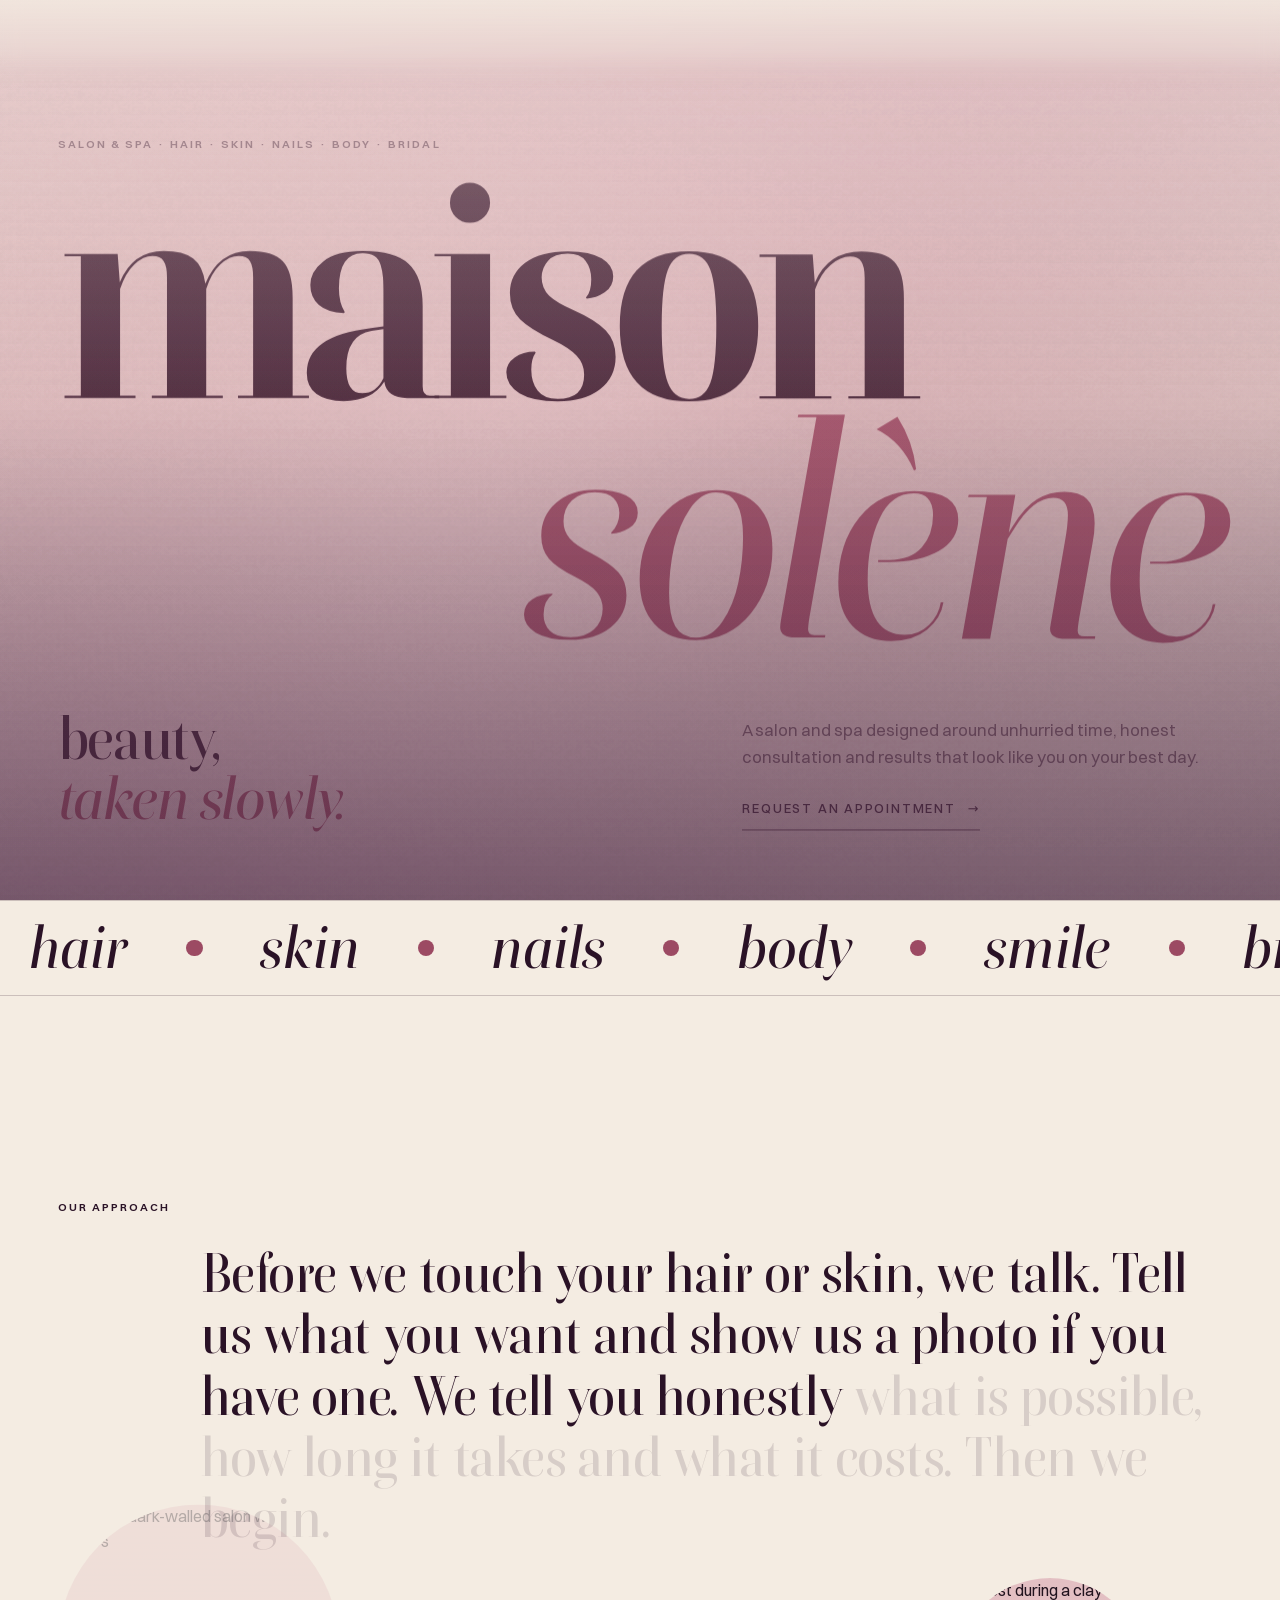
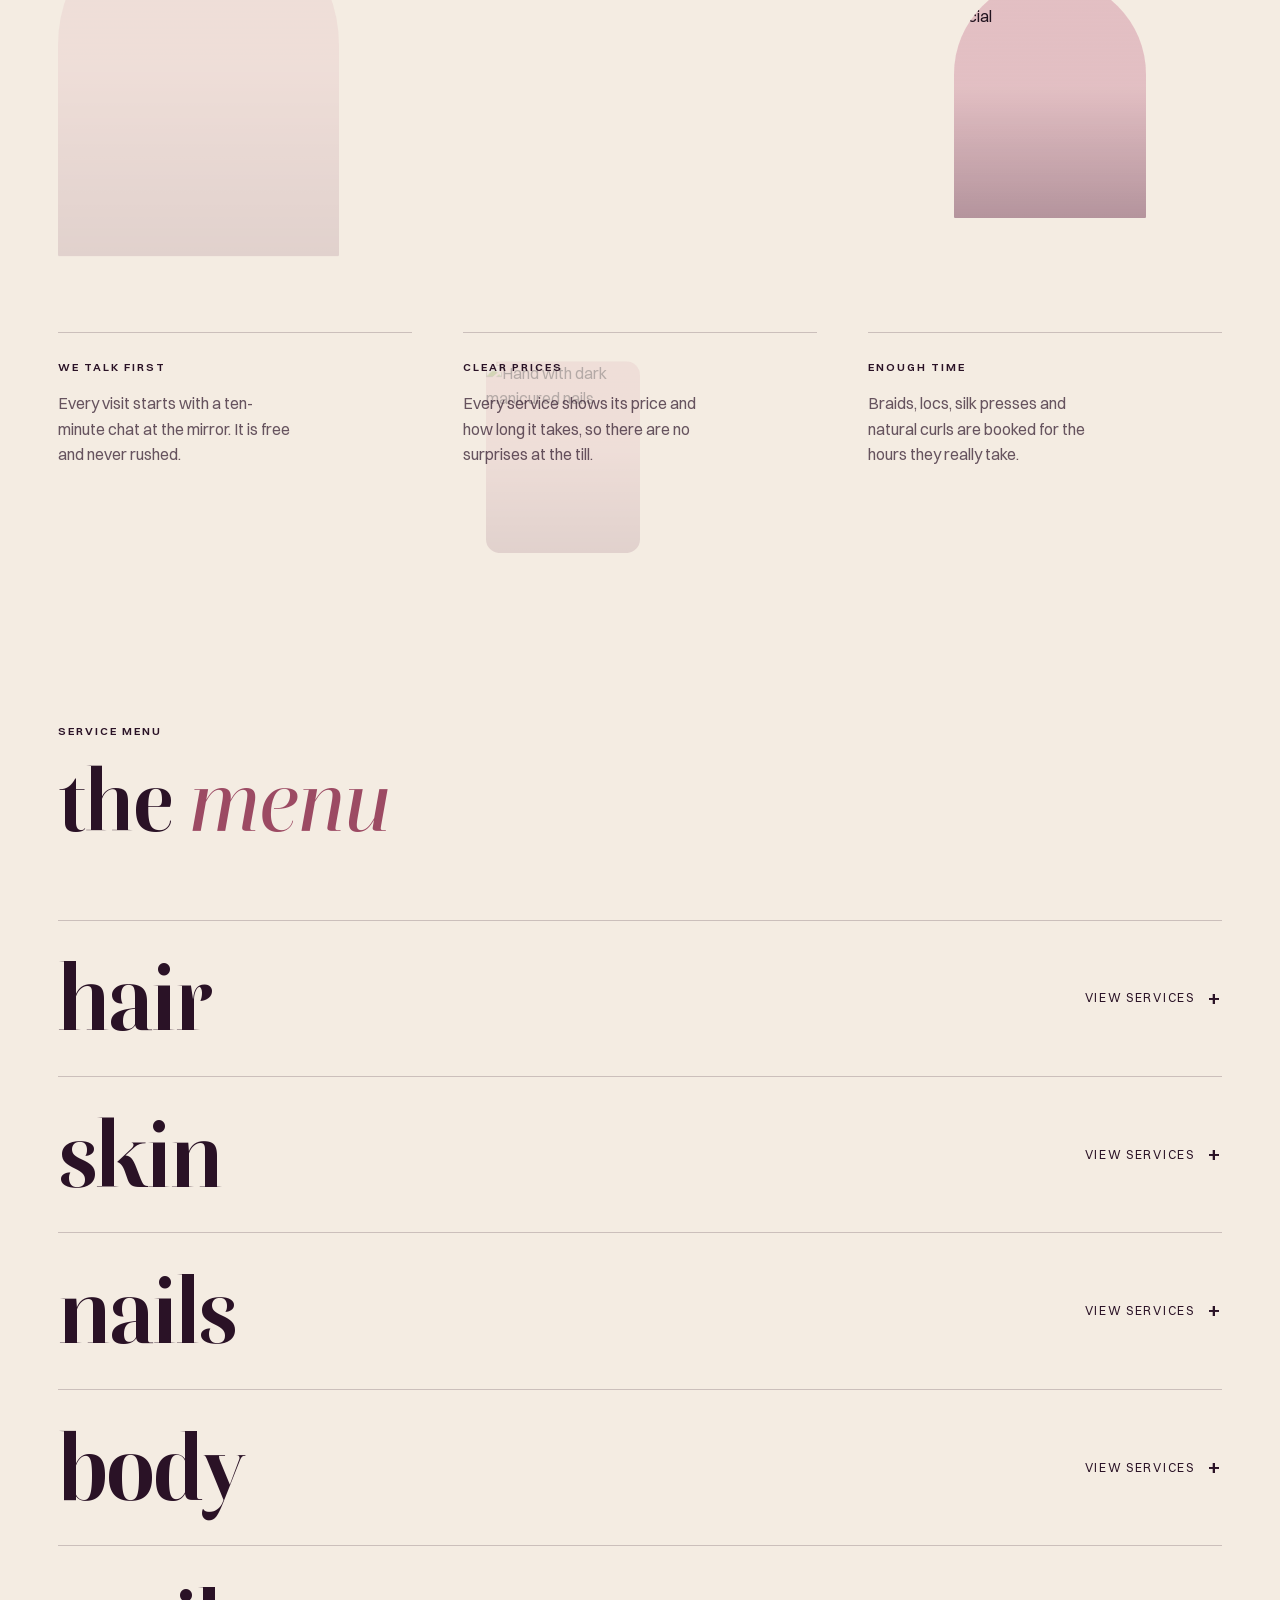
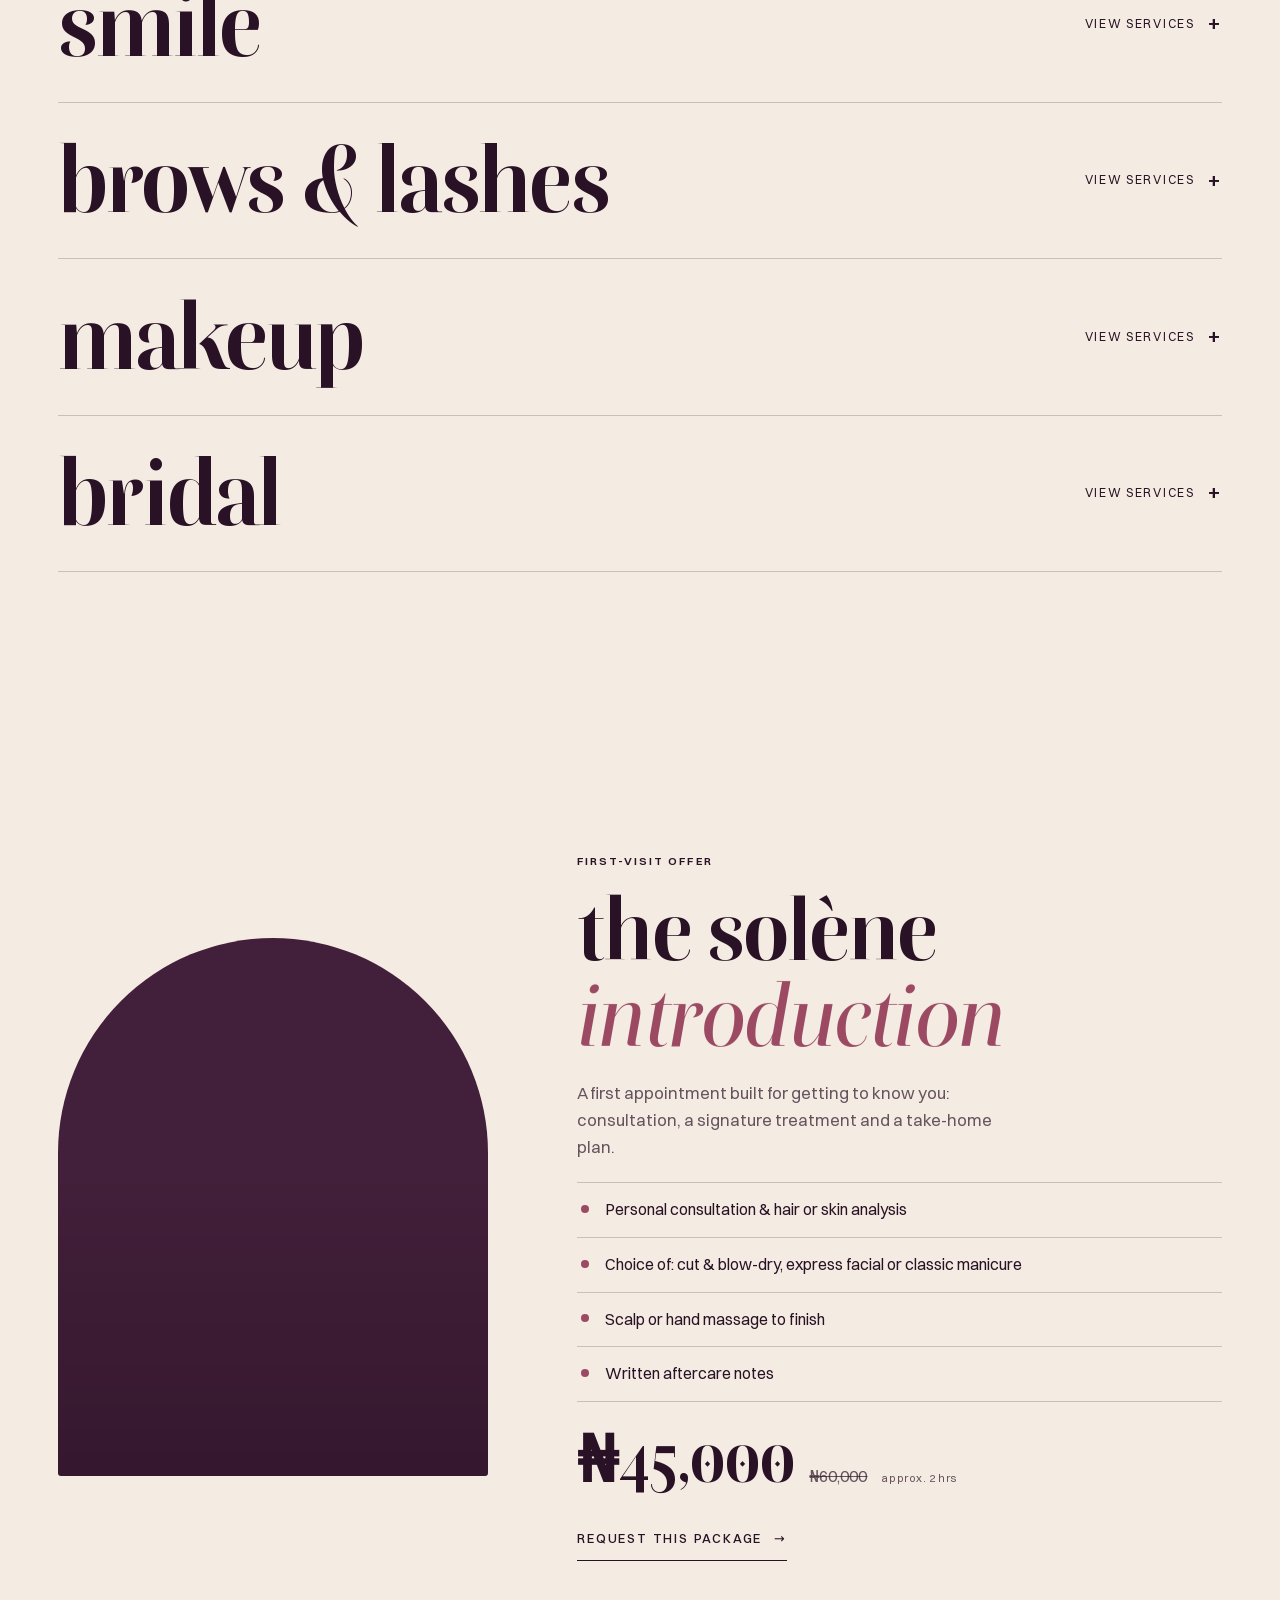
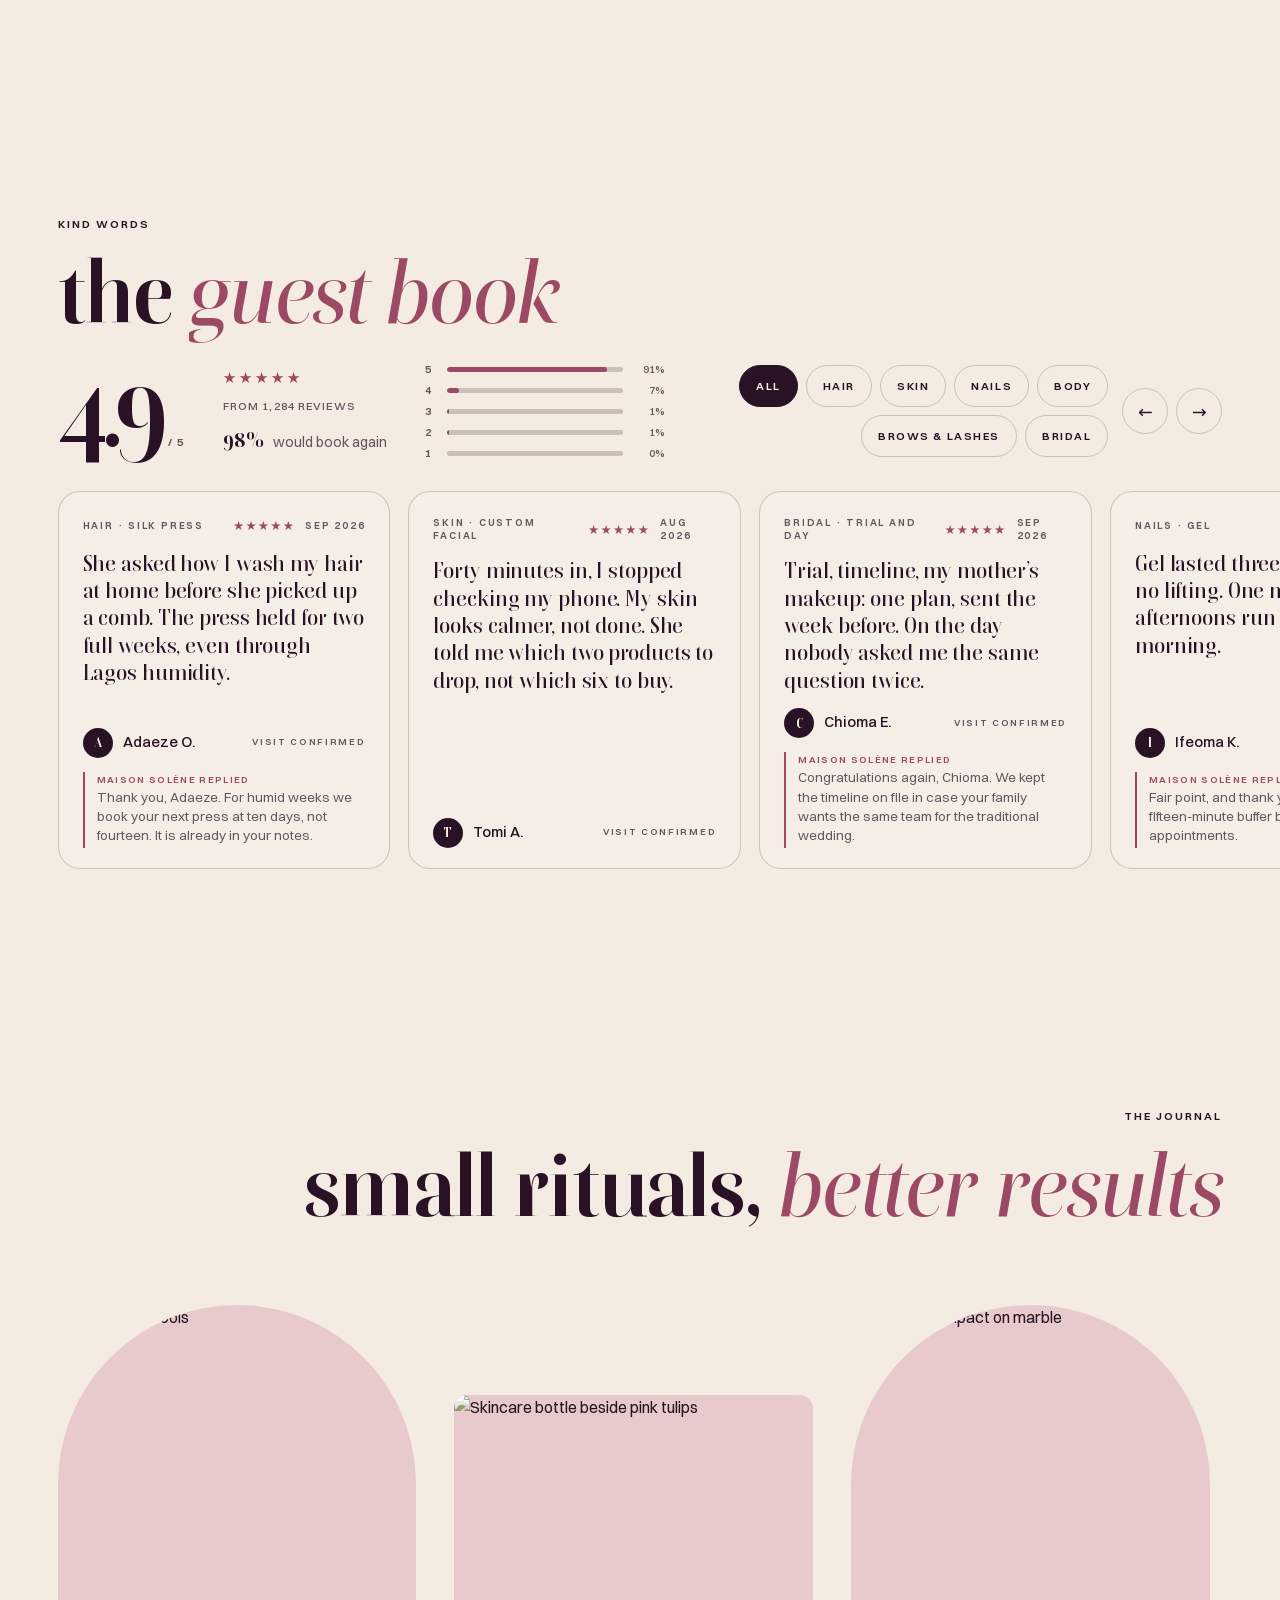
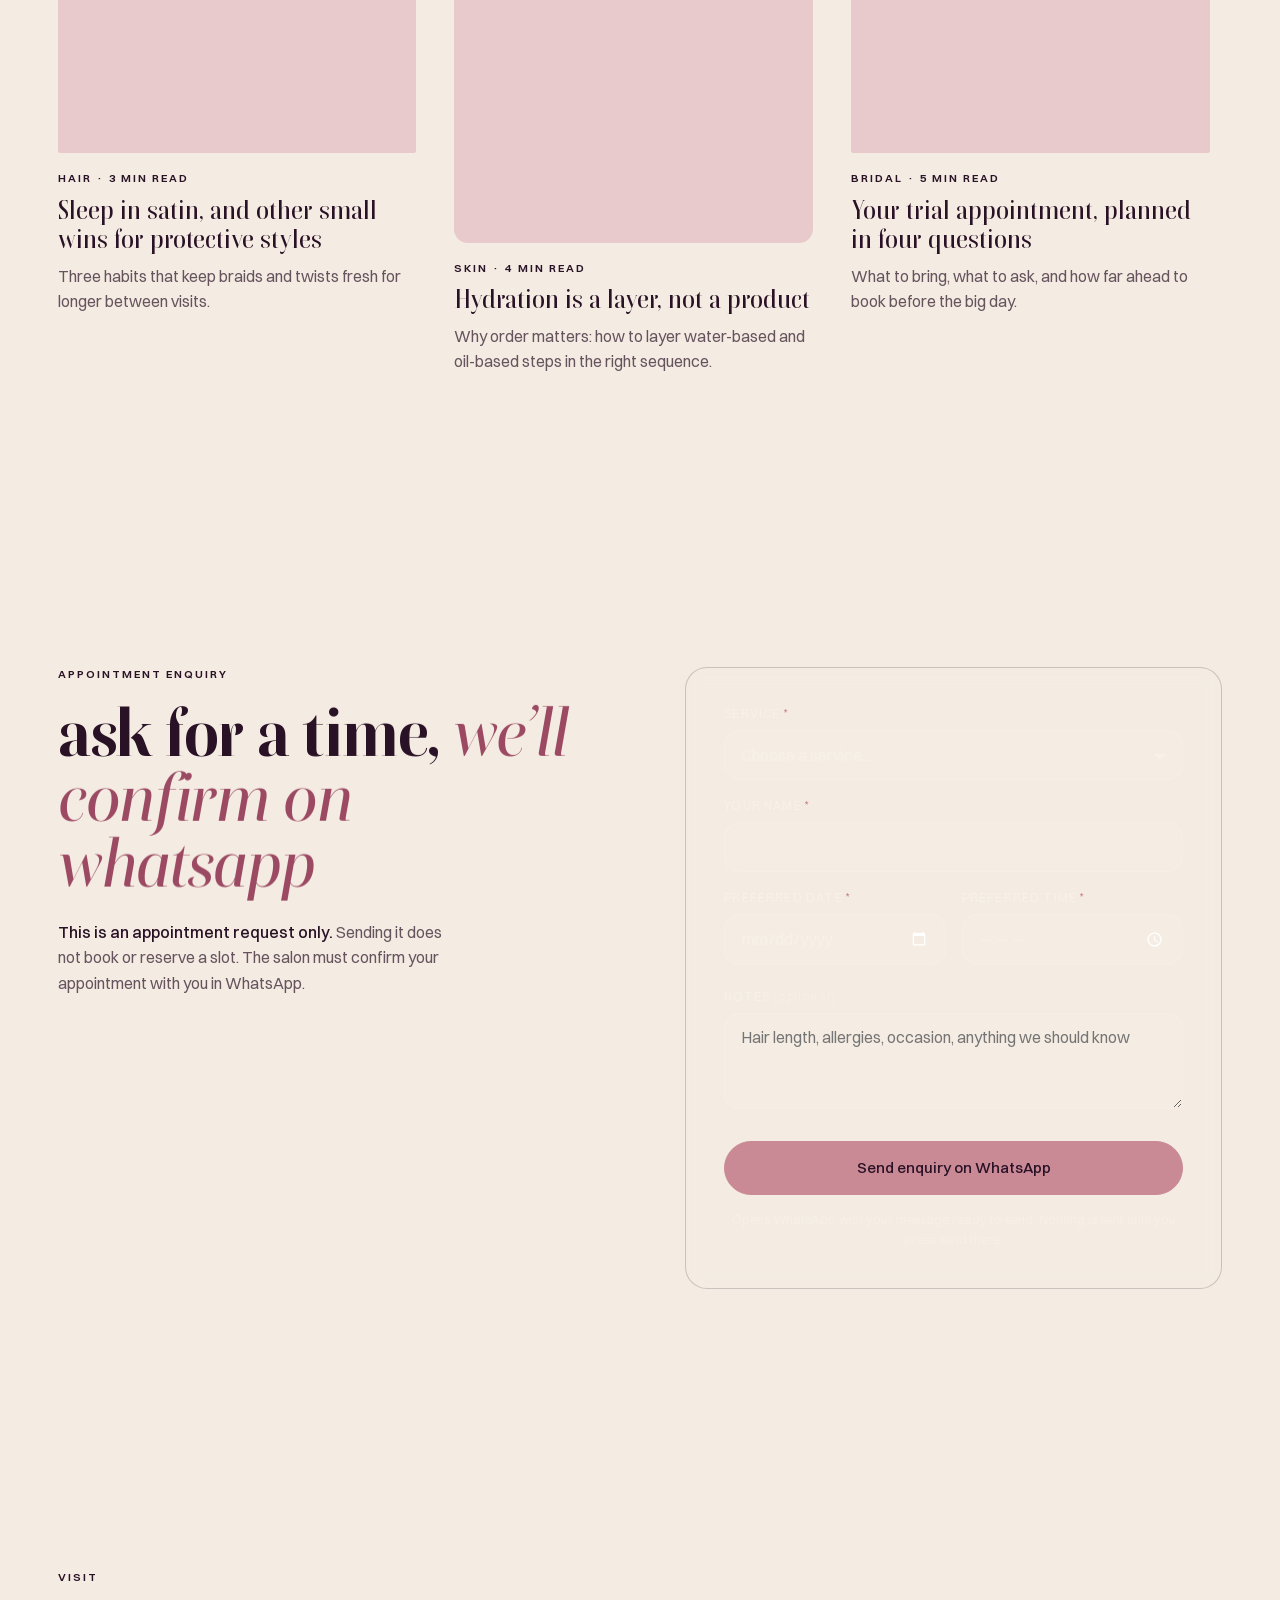
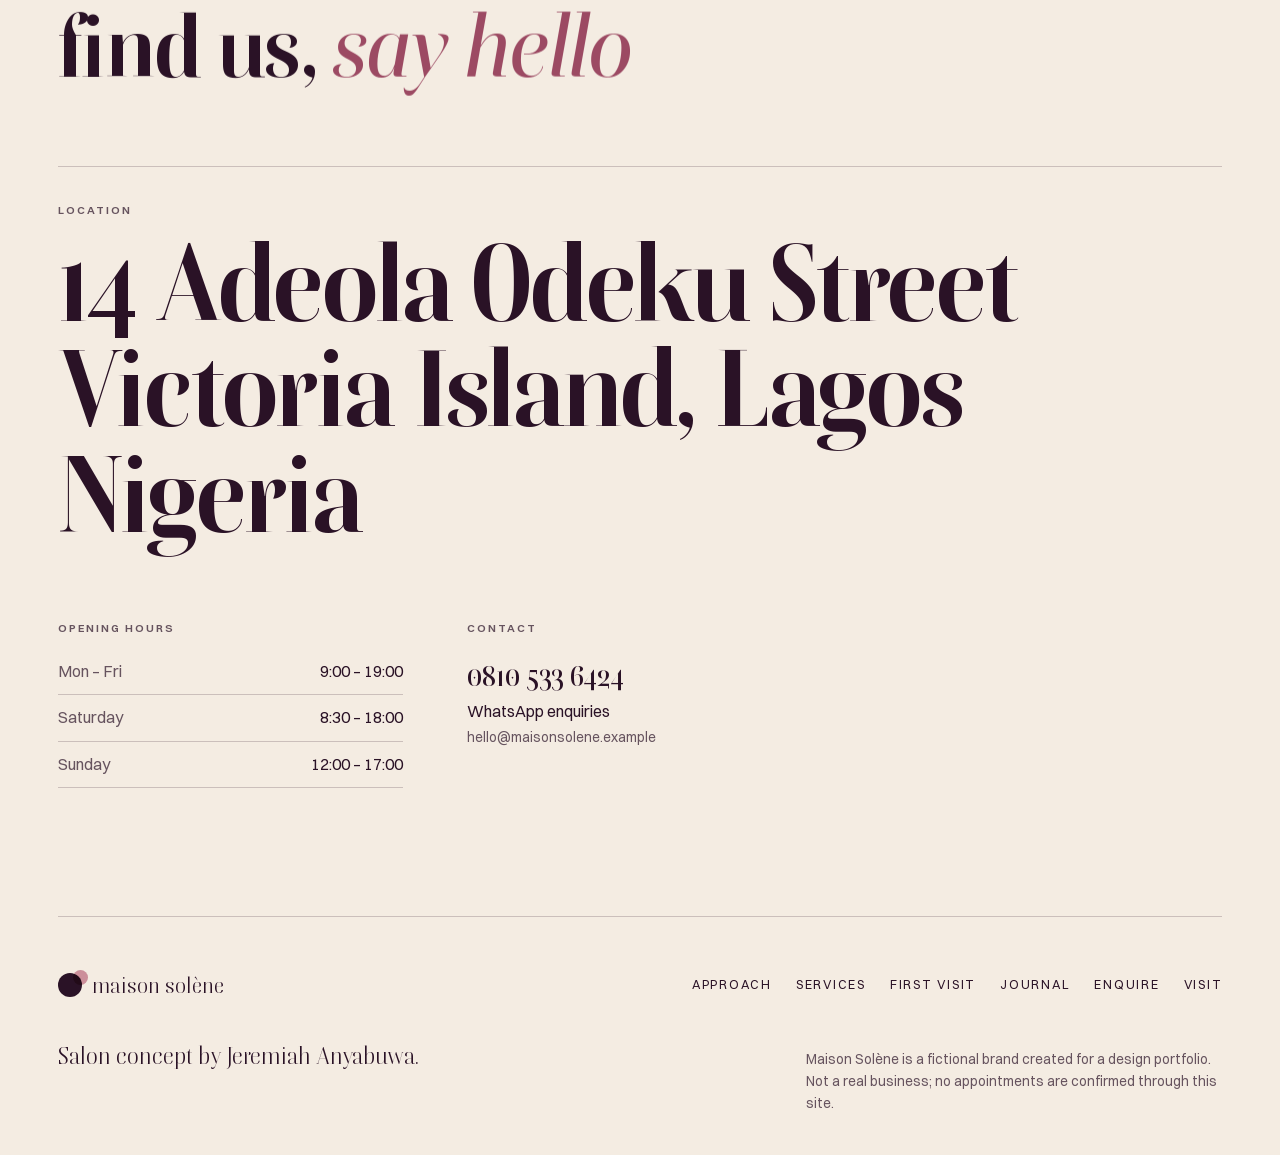
==== commit 6894149d: "Mobile fixes: stop wordmark wrapping, clearer approach copy, tap-to-preview service photo that fades" ====
--- a/index.html
+++ b/index.html
@@ -63,16 +63,16 @@
   <!-- APPROACH -->
   <section class="approach" id="approach" data-theme="light" aria-labelledby="approach-label">
     <p class="mono" id="approach-label">our approach</p>
-    <p class="statement" data-split="scrub">Every visit starts at the mirror, not the chair. You show us the photos you saved. We tell you what your hair or skin can really do, what it will cost, and how often you will need to come back. Some days the honest answer is a trim and a good conditioner.</p>
+    <p class="statement" data-split="scrub">Before we touch your hair or skin, we talk. Tell us what you want and show us a photo if you have one. We tell you honestly what is possible, how long it takes and what it costs. Then we begin.</p>
     <div class="approach-art">
       <figure class="float f1" data-speed="0.18"><img src="https://images.unsplash.com/photo-1600948836101-f9ffda59d250?auto=format&fit=crop&w=700&q=80" alt="A calm, dark-walled salon with round mirrors" loading="lazy" width="700" height="880"></figure>
       <figure class="float f2" data-speed="-0.12"><img src="https://images.unsplash.com/photo-1570172619644-dfd03ed5d881?auto=format&fit=crop&w=600&q=80" alt="Guest during a clay-mask facial" loading="lazy" width="600" height="760"></figure>
       <figure class="float f3" data-speed="0.1"><img src="https://images.unsplash.com/photo-1604654894610-df63bc536371?auto=format&fit=crop&w=600&q=80" alt="Hand with dark manicured nails" loading="lazy" width="600" height="760"></figure>
     </div>
     <ul class="pillars">
-      <li><span class="mono">ten minutes, first</span><p>Every service opens with a consultation at the mirror. It is never billed and never rushed.</p></li>
-      <li><span class="mono">price before you sit</span><p>Each service lists its cost and its time. If your hair needs more of either, we tell you before we start.</p></li>
-      <li><span class="mono">booked at real length</span><p>Silk presses, locs, braids and natural curls get the hours they actually take, with stylists who work on them daily.</p></li>
+      <li><span class="mono">we talk first</span><p>Every visit starts with a ten-minute chat at the mirror. It is free and never rushed.</p></li>
+      <li><span class="mono">clear prices</span><p>Every service shows its price and how long it takes, so there are no surprises at the till.</p></li>
+      <li><span class="mono">enough time</span><p>Braids, locs, silk presses and natural curls are booked for the hours they really take.</p></li>
     </ul>
   </section>
 
--- a/styles.css
+++ b/styles.css
@@ -86,7 +86,7 @@
 .sr-only{position:absolute;width:1px;height:1px;overflow:hidden;clip:rect(0 0 0 0);white-space:nowrap}
 .hero{position:relative;min-height:100vh;min-height:100svh;padding:calc(96px + env(safe-area-inset-top)) var(--pad) 28px;display:flex;flex-direction:column;justify-content:space-between}
 .hero-kicker{color:var(--muted);max-width:26rem;line-height:1.7}
-.hero h1{display:flex;flex-direction:column;font-weight:400;font-size:clamp(5rem,32vw,11rem);line-height:.8;letter-spacing:-.045em;margin:4vh 0 0}
+.hero h1{display:flex;flex-direction:column;font-weight:400;font-size:clamp(4.2rem,25vw,9.5rem);line-height:.82;letter-spacing:-.045em;margin:4vh 0 0}
 .hero h1 em{font-weight:400}
 .hl{display:block}
 .hl-1{align-self:flex-start}
@@ -438,3 +438,12 @@
 .float::after,.fv-art::after,.thumb-wrap::after,.hover-img::after{content:"";position:absolute;inset:0;z-index:1;pointer-events:none;background:linear-gradient(180deg,rgba(232,201,204,.22) 0%,rgba(201,138,150,.10) 45%,rgba(67,32,60,.30) 100%);mix-blend-mode:multiply}
 .float figcaption,.fv-art figcaption{z-index:2}
 .cat-thumb{position:relative}
+
+/* wordmark must never wrap mid-word on narrow phones */
+.hl{white-space:nowrap}
+
+/* service preview photo: one floating element on every device (replaces the permanent in-panel thumbnail on phones) */
+.cat-thumb{display:none!important}
+.hover-img{display:block;position:fixed;left:0;top:0;width:min(34vw,210px);aspect-ratio:4/5;border-radius:999px 999px 12px 12px;overflow:hidden;pointer-events:none;z-index:30;opacity:0;will-change:transform,opacity;background:var(--rose-soft)}
+.hover-img img{width:100%;height:100%;object-fit:cover}
+@media (min-width:901px){.hover-img{width:min(20vw,280px)}}
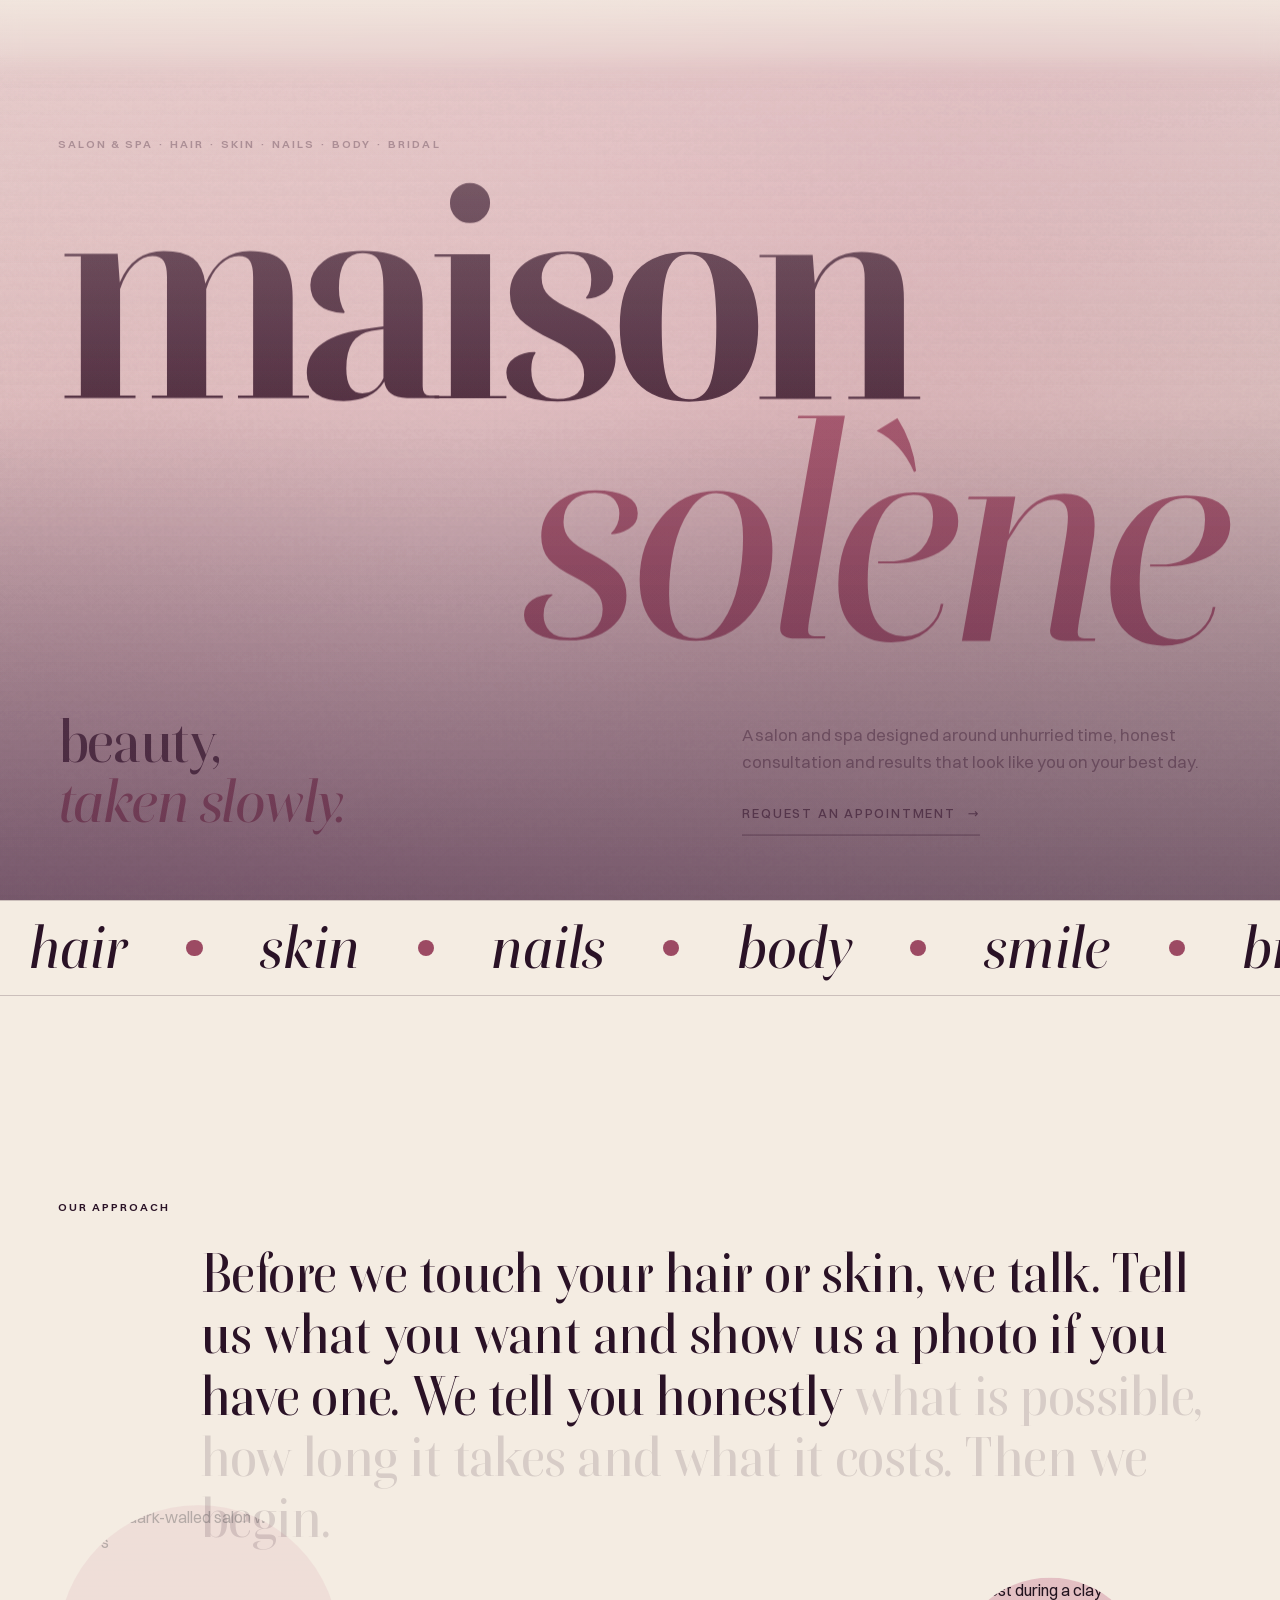
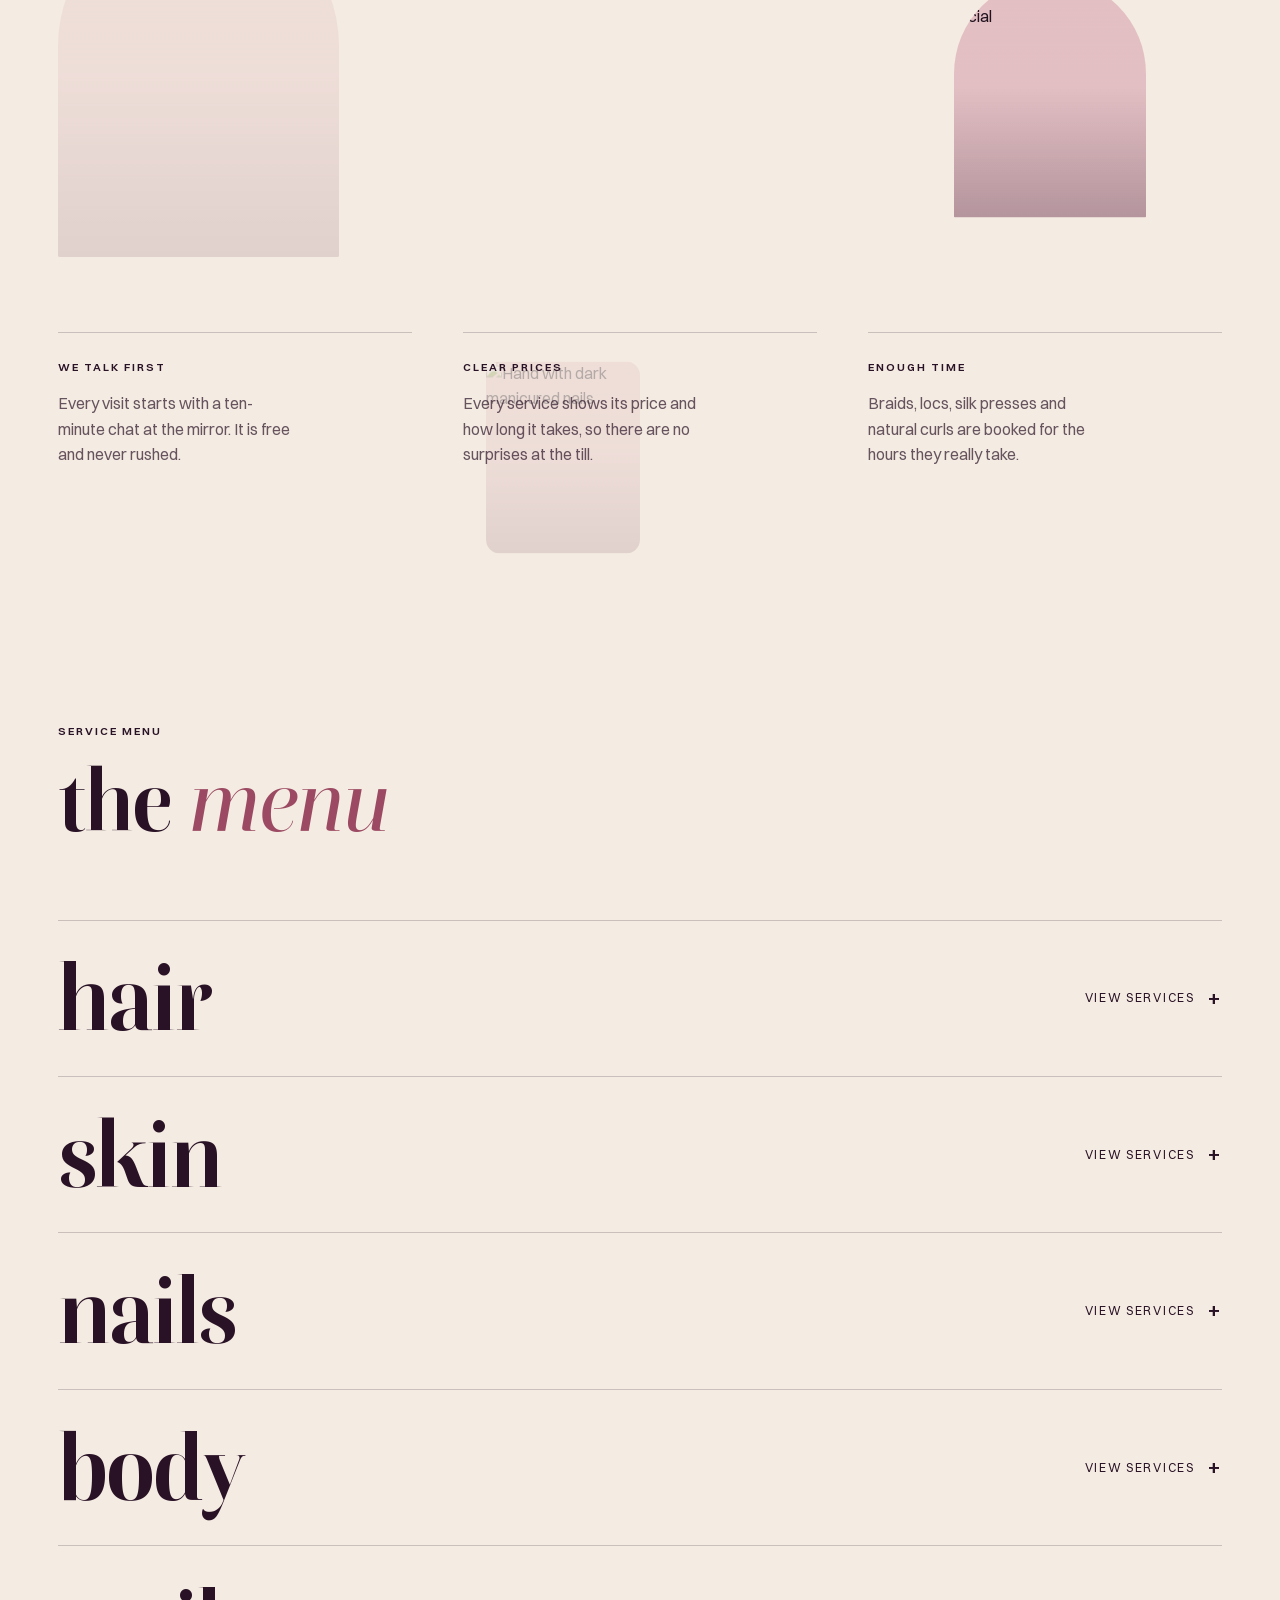
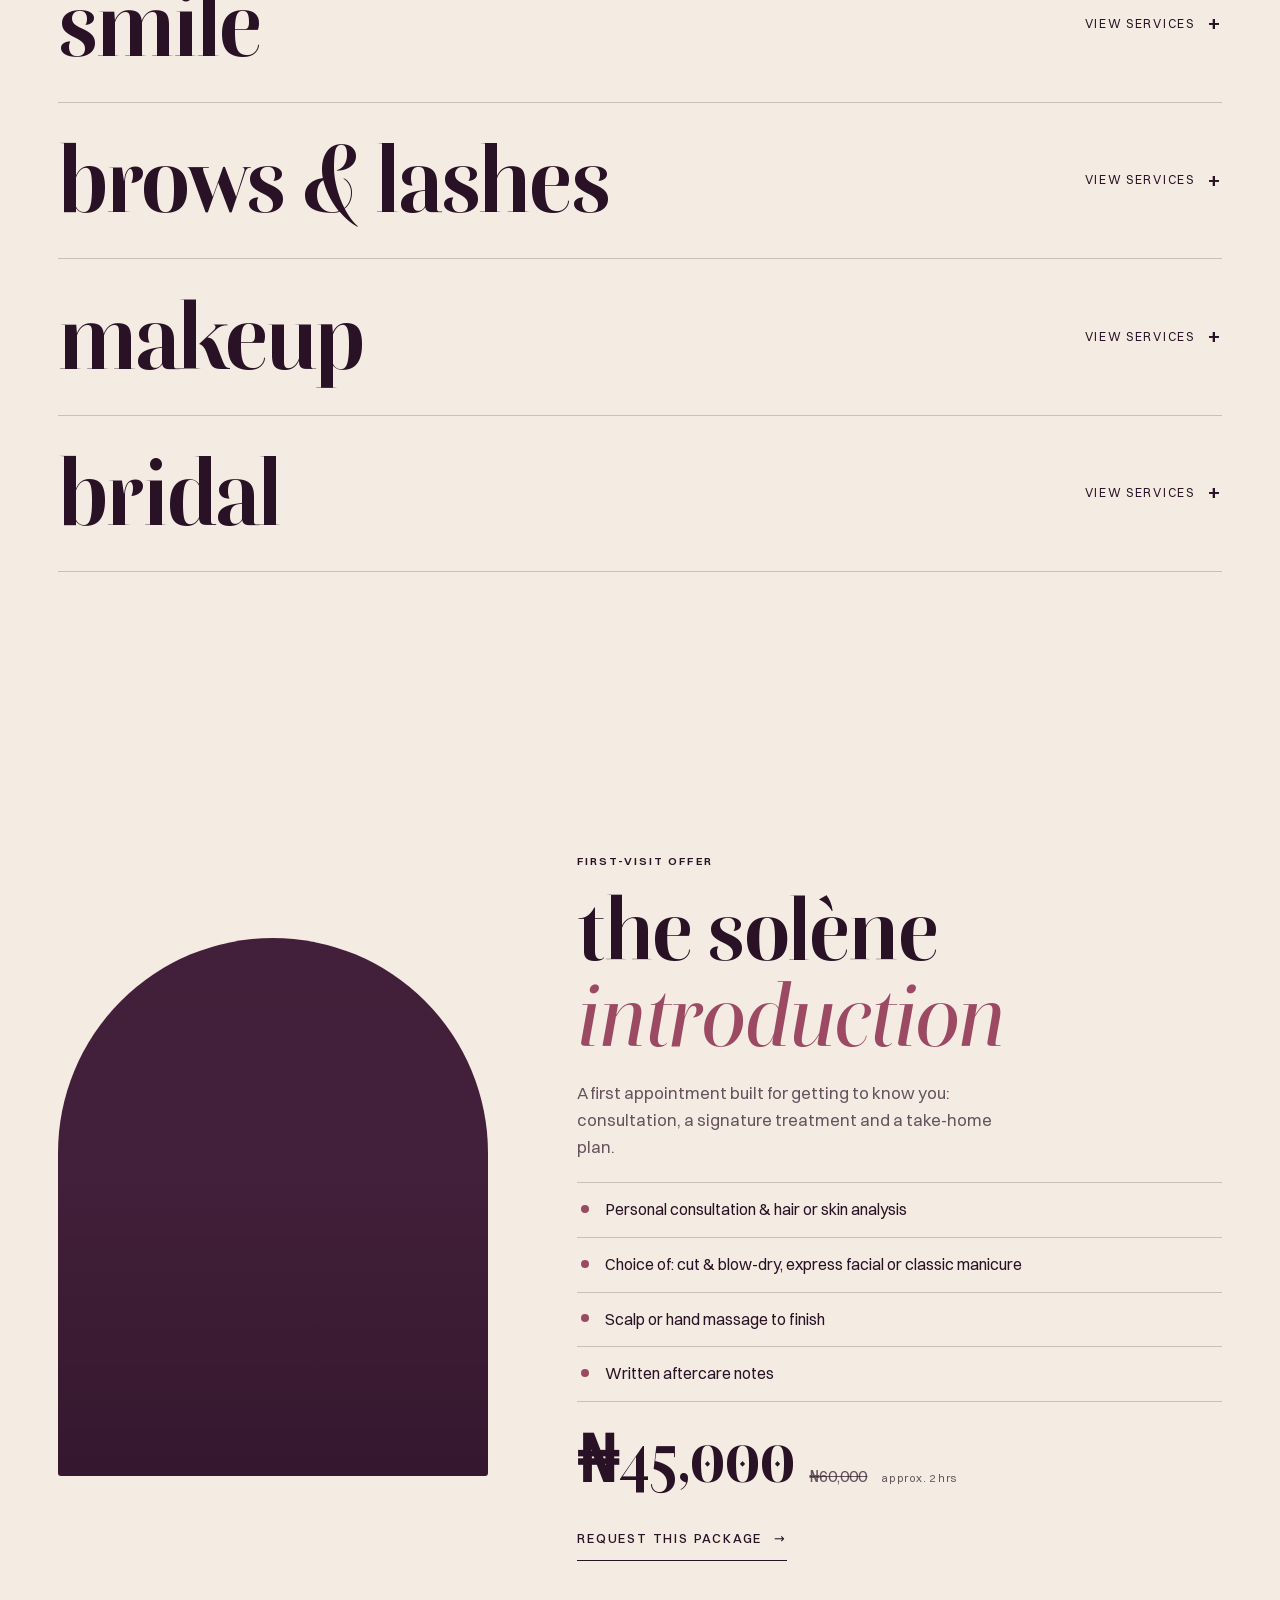
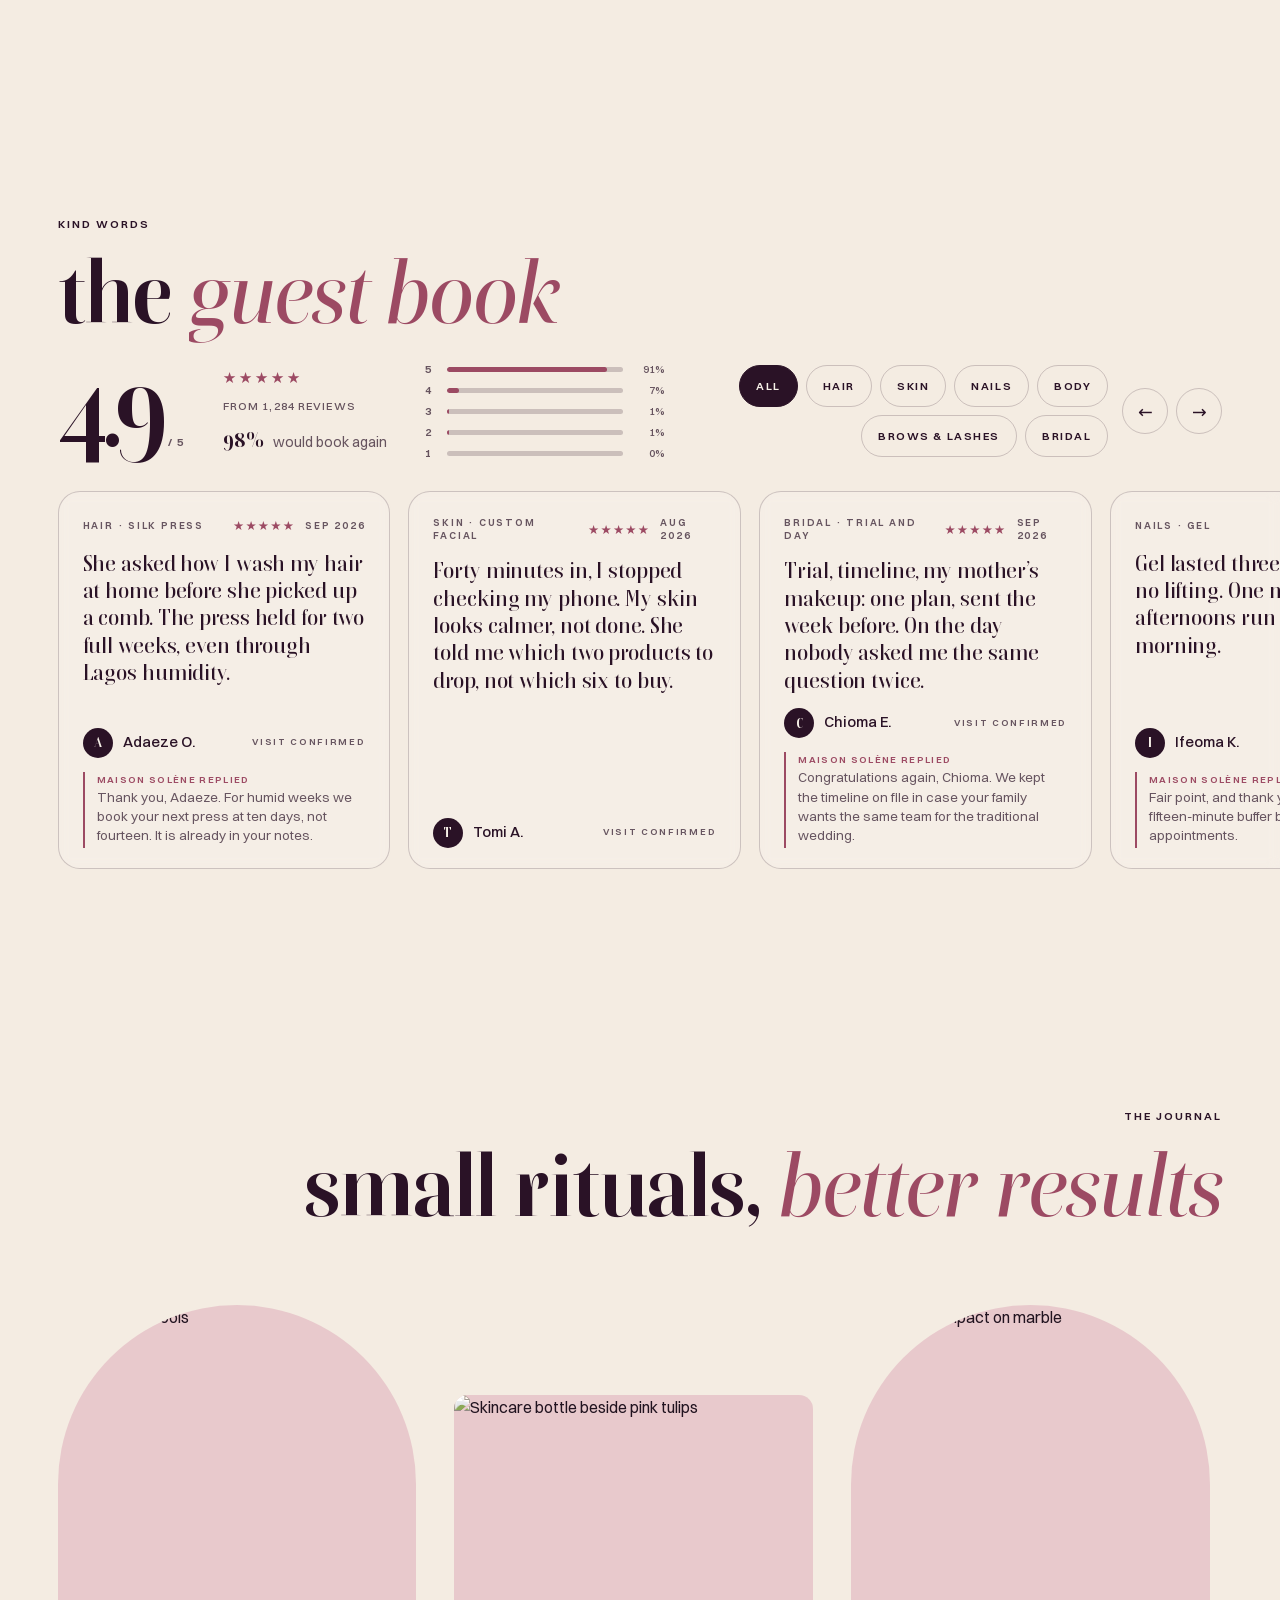
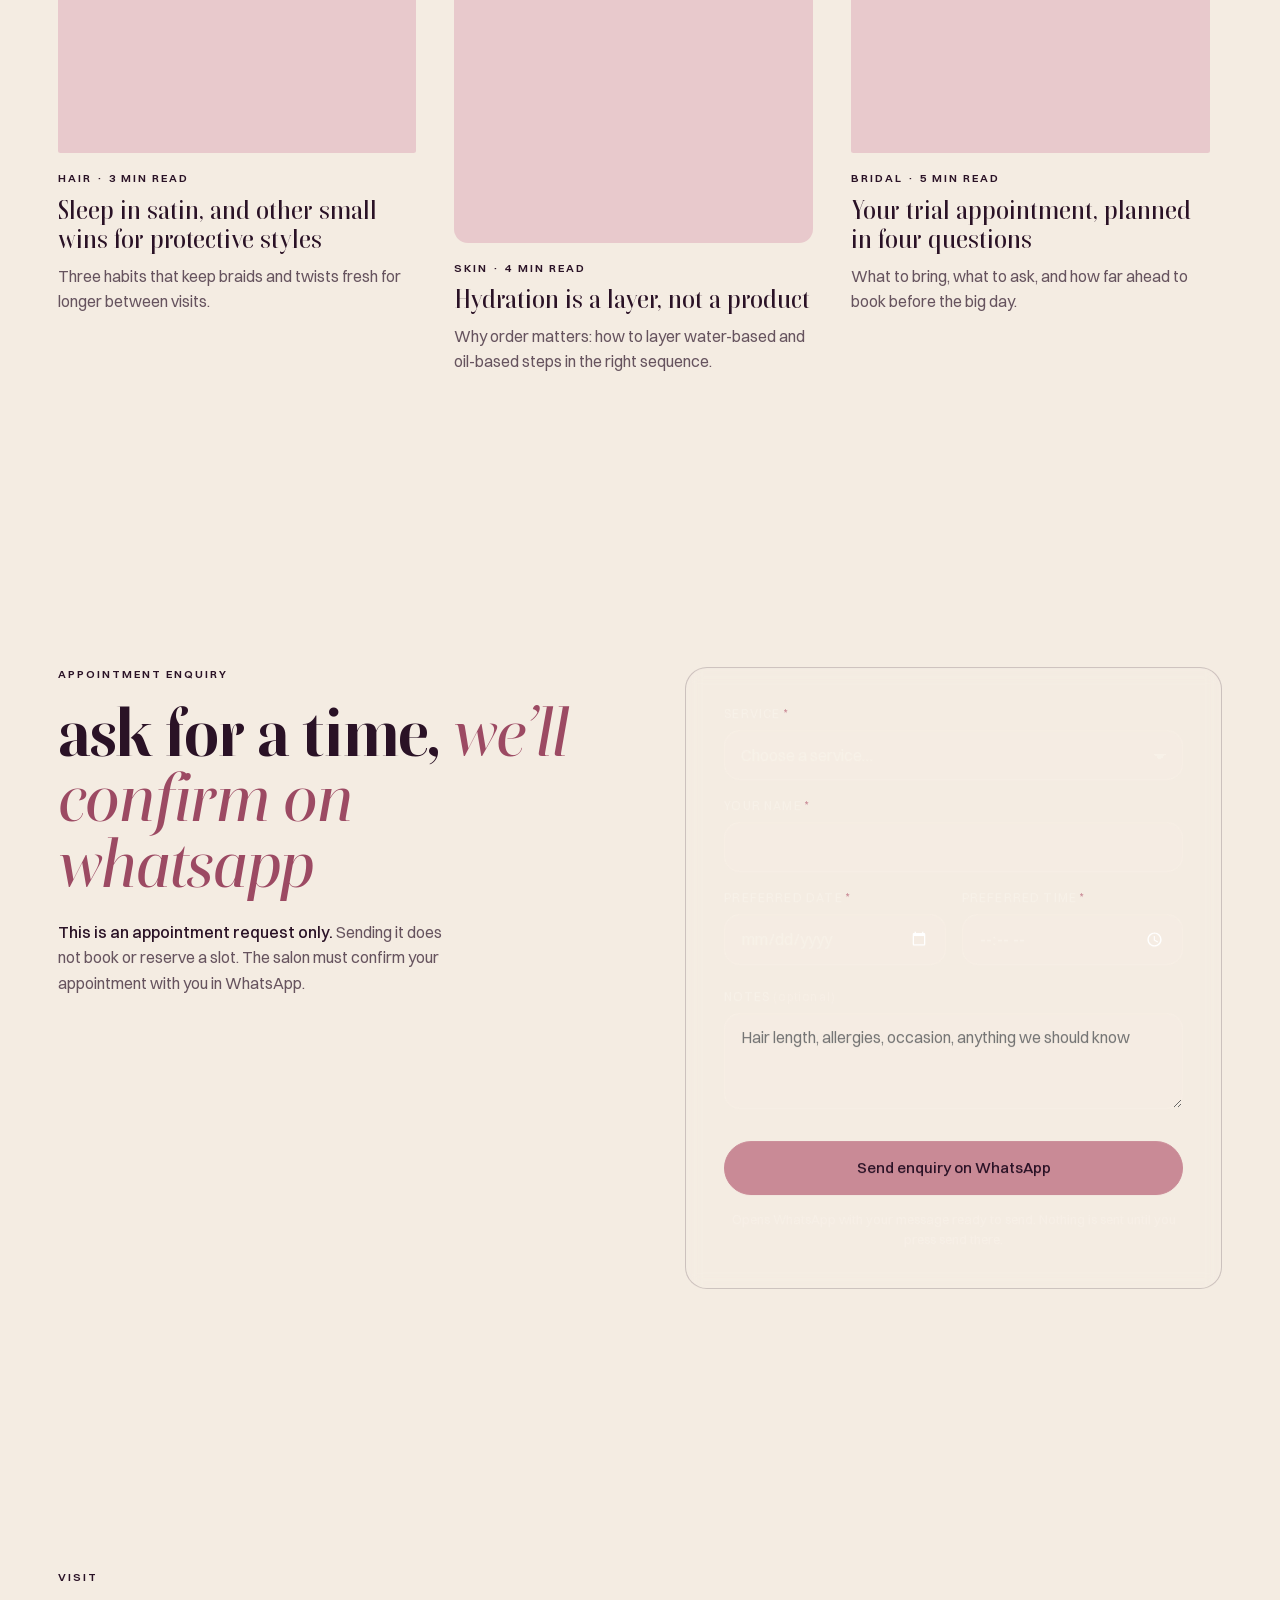
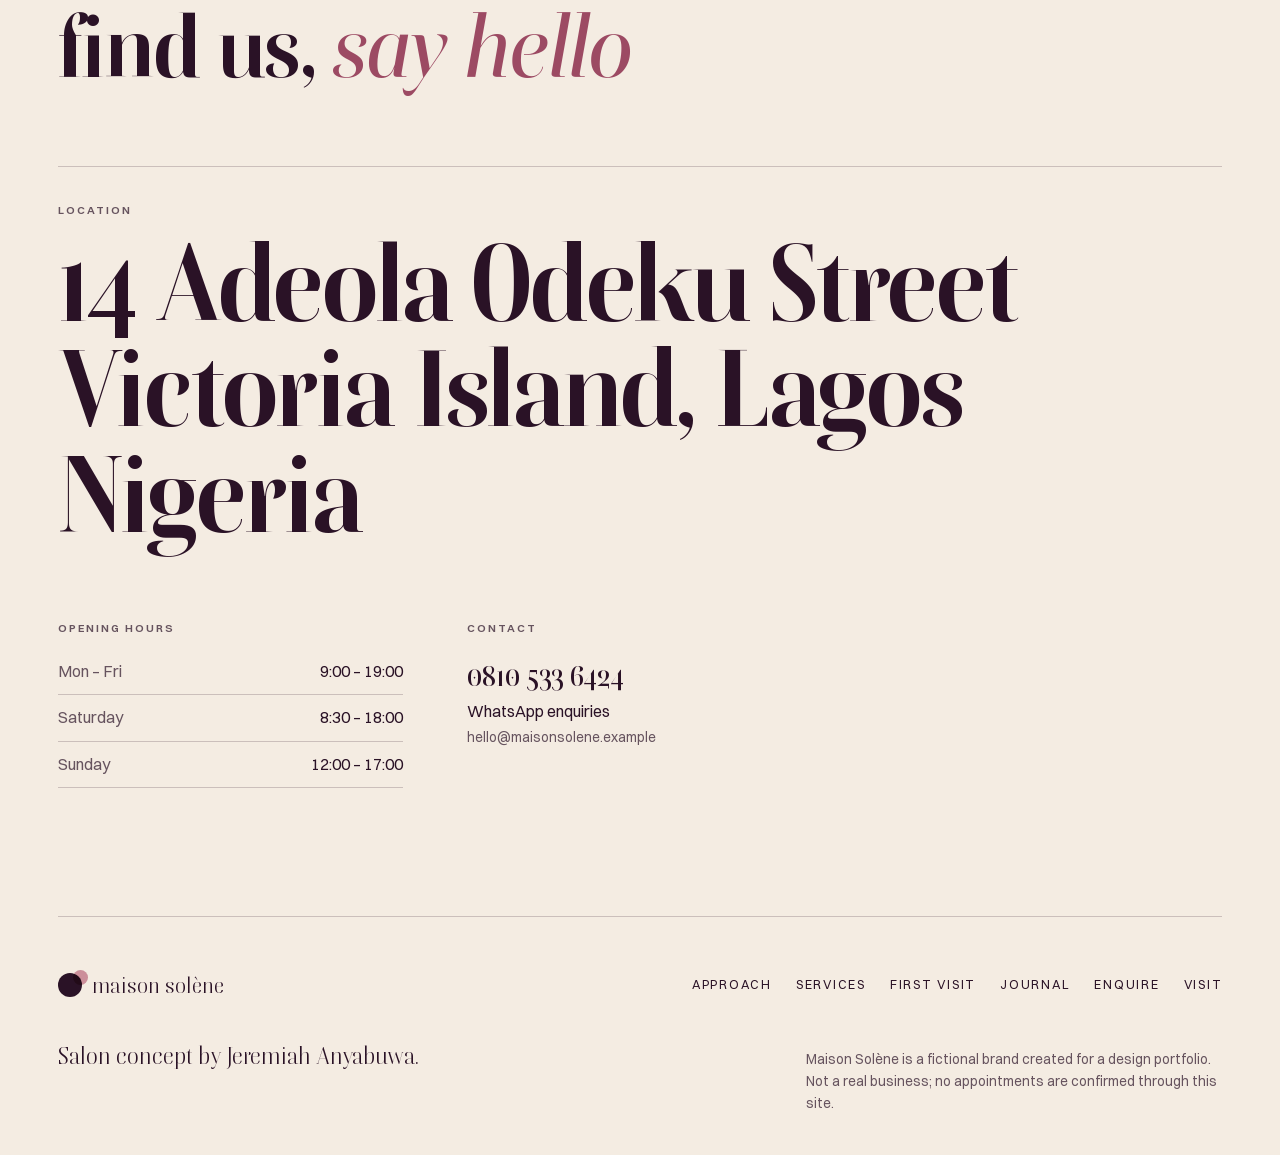
==== commit 2faa1470: "Lite mode for Android/low-memory phones: lighter background, no blur/filter/blend, no Lenis, fewer G" ====
--- a/index.html
+++ b/index.html
@@ -17,7 +17,7 @@
 <link rel="preload" href="fonts/boska-500-italic.woff2" as="font" type="font/woff2" crossorigin>
 <link rel="preload" href="fonts/switzer-400.woff2" as="font" type="font/woff2" crossorigin>
 <link rel="stylesheet" href="fonts/fonts.css">
-<script>document.documentElement.classList.add('js')</script>
+<script>document.documentElement.classList.add('js');(function(){var d=document.documentElement,ua=navigator.userAgent,coarse=window.matchMedia&&matchMedia('(pointer:coarse)').matches;if(/[?&]lite\b/.test(location.search)||(coarse&&(/Android/i.test(ua)||(navigator.deviceMemory&&navigator.deviceMemory<=4))))d.classList.add('lite')})()</script>
 <link rel="stylesheet" href="styles.css">
 </head>
 <body>
--- a/styles.css
+++ b/styles.css
@@ -46,7 +46,8 @@
 
 /* split-text masks (italic overhang gets a little room) */
 .w{display:inline-block;overflow:hidden;vertical-align:top;padding:0 .1em .14em 0;margin:0 -.1em -.14em 0}
-.wi{display:inline-block;will-change:transform}
+.wi{display:inline-block}
+.hl .wi{will-change:transform}
 .js [data-split="words"],.js .hl{visibility:hidden}
 .js [data-split="words"].is-split,.js .hl.is-split{visibility:visible}
 
@@ -447,3 +448,14 @@
 .hover-img{display:block;position:fixed;left:0;top:0;width:min(34vw,210px);aspect-ratio:4/5;border-radius:999px 999px 12px 12px;overflow:hidden;pointer-events:none;z-index:30;opacity:0;will-change:transform,opacity;background:var(--rose-soft)}
 .hover-img img{width:100%;height:100%;object-fit:cover}
 @media (min-width:901px){.hover-img{width:min(20vw,280px)}}
+
+/* LITE MODE (Android and low-memory phones): drop the effects that are expensive to repaint on mid-range GPUs */
+html.lite .bar::before{backdrop-filter:none;-webkit-backdrop-filter:none;background:linear-gradient(var(--barbg),rgba(244,236,226,0))}
+html.lite form,html.lite .review{backdrop-filter:none;-webkit-backdrop-filter:none}
+html.lite .review{background:rgba(255,255,255,.28)}
+html.lite body.is-dark .review{background:rgba(255,255,255,.08)}
+html.lite .float img,html.lite .fv-inner img,html.lite .thumb,html.lite .cat-thumb,html.lite .hover-img img{filter:none}
+html.lite .float::after,html.lite .fv-art::after,html.lite .thumb-wrap::after,html.lite .hover-img::after{mix-blend-mode:normal;background:linear-gradient(180deg,rgba(232,201,204,.20) 0%,rgba(201,138,150,.12) 50%,rgba(67,32,60,.26) 100%)}
+html.lite .thumb,html.lite .fv-inner{will-change:auto}
+html.lite .marquee-track{animation-duration:80s}
+html.lite .brand-mark::after{mix-blend-mode:normal}
